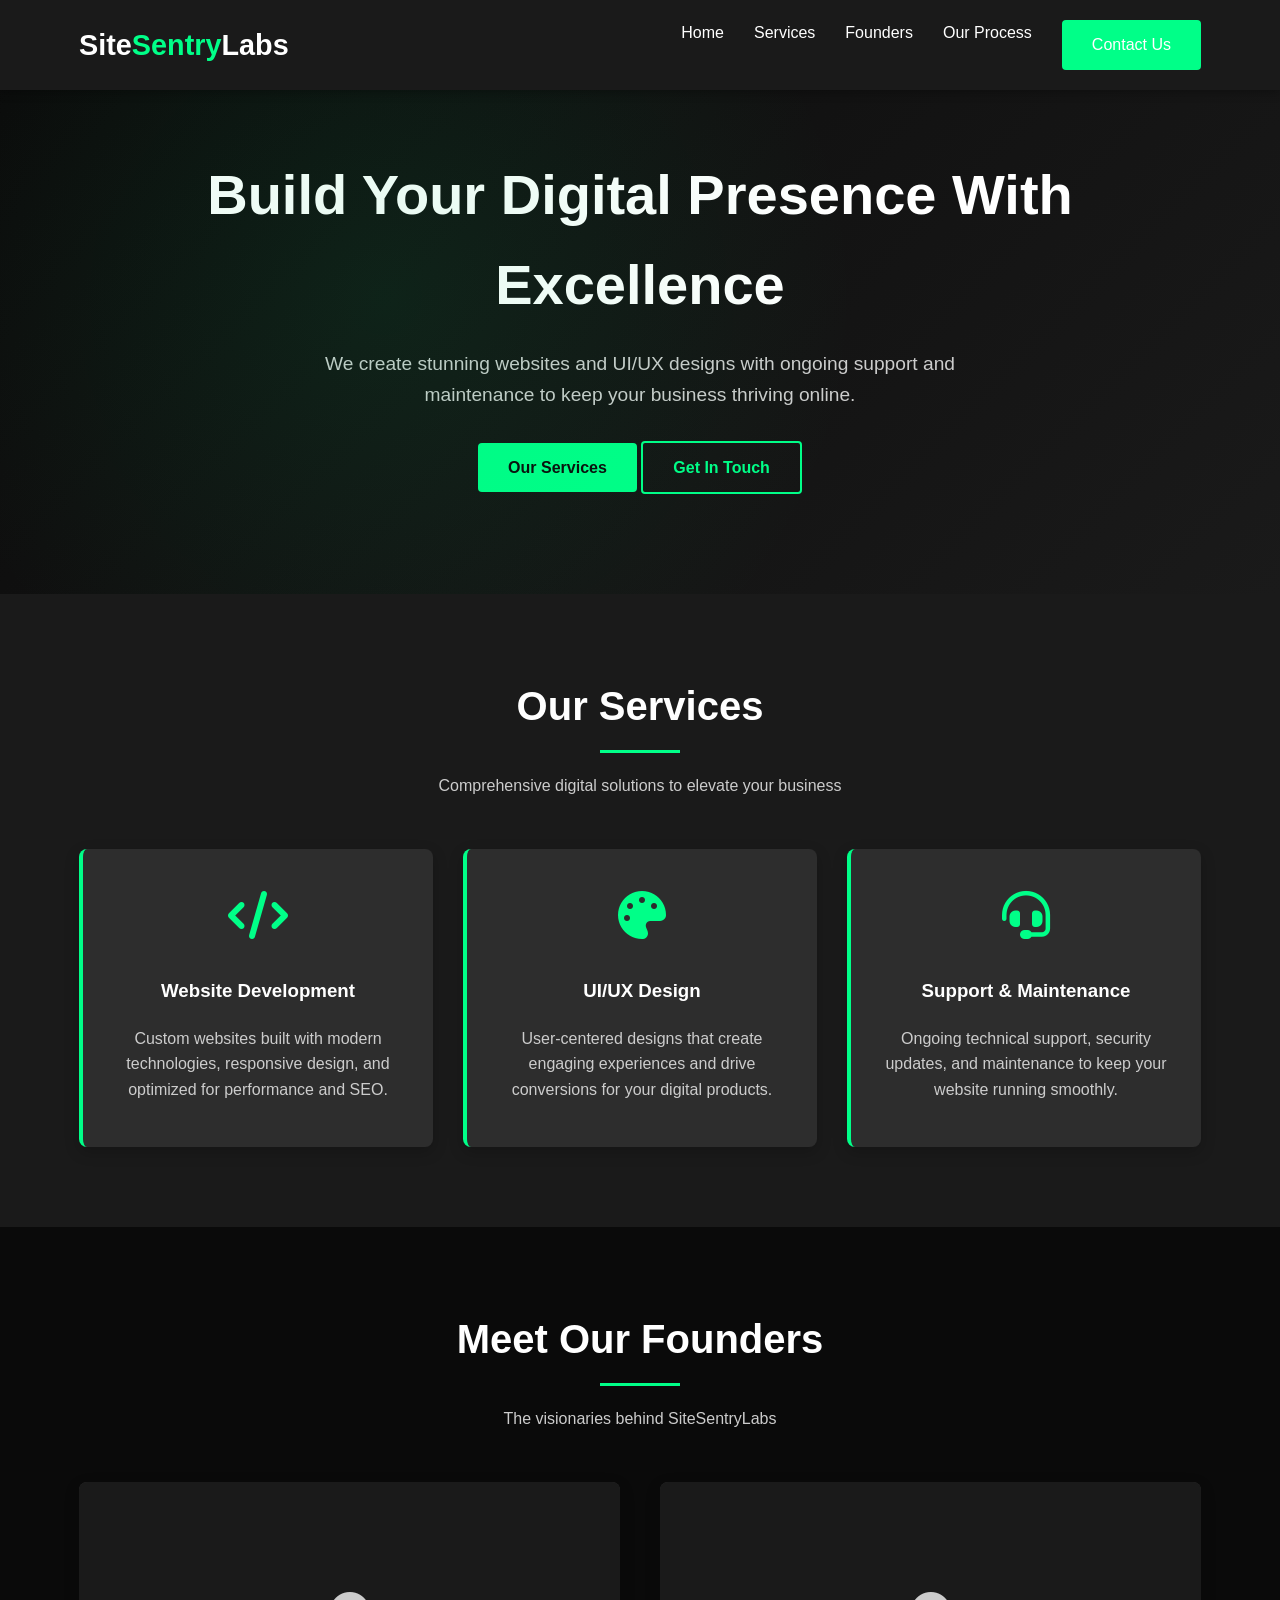
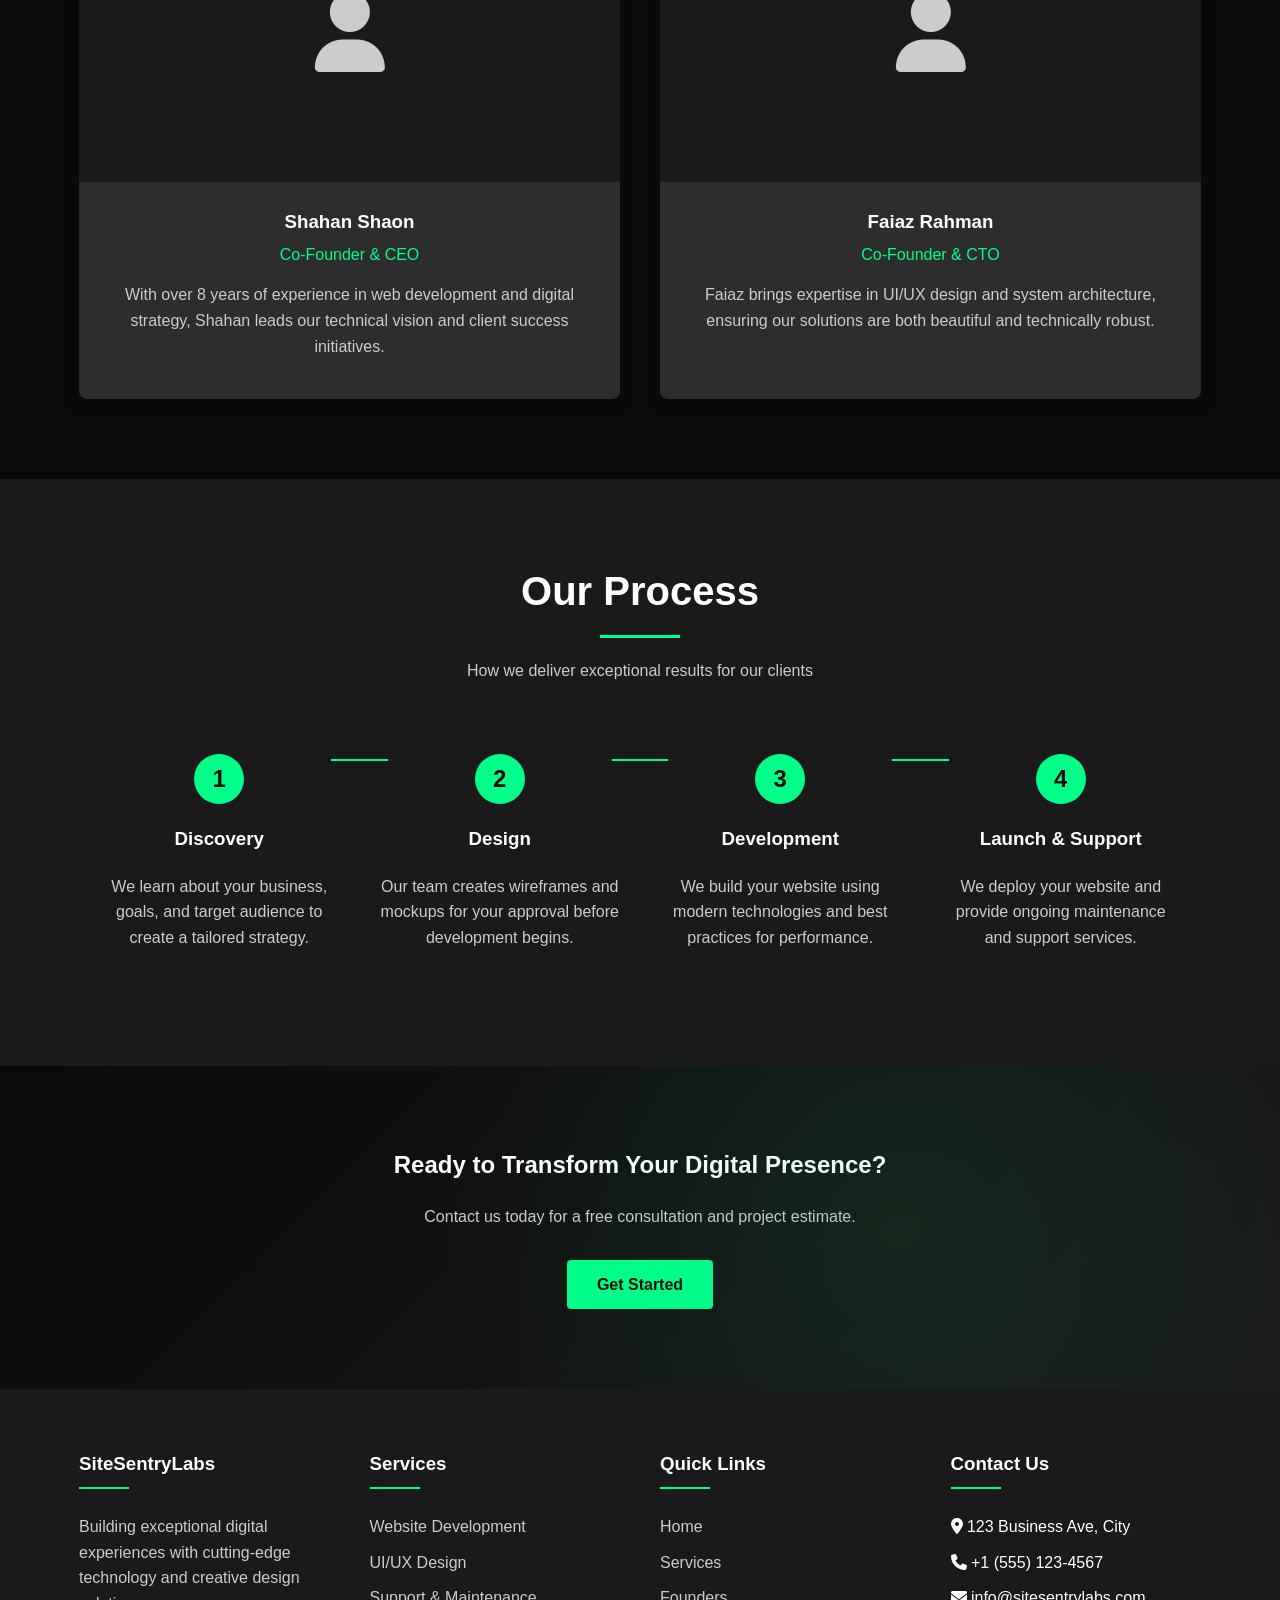
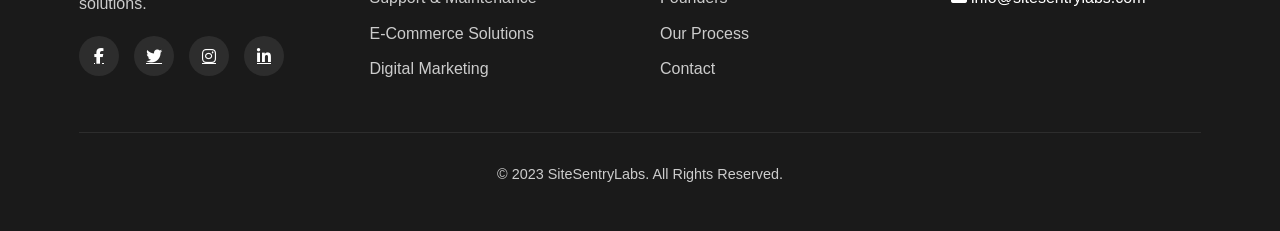
==== index.html @ cb4d21a7 "Add files via upload First try" ====
<!DOCTYPE html>
<html lang="en">
<head>
    <meta charset="UTF-8">
    <meta name="viewport" content="width=device-width, initial-scale=1.0">
    <title>SiteSentryLabs - Web Development & UI/UX Design</title>
    <link rel="stylesheet" href="https://cdnjs.cloudflare.com/ajax/libs/font-awesome/6.4.0/css/all.min.css">
    <style>
        /* Base Styles */
        :root {
            --primary: hsl(152, 100%, 50%);
            --primary-dark: #00cc6a;
            --dark: #0a0a0a;
            --dark-light: #1a1a1a;
            --dark-lighter: #2d2d2d;
            --text: #fff;
            --text-light: #ccc;
        }
        
        * {
            margin: 0;
            padding: 0;
            box-sizing: border-box;
            font-family: 'Segoe UI', Tahoma, Geneva, Verdana, sans-serif;
        }
        
        body {
            line-height: 1.6;
            color: var(--text);
            background-color: var(--dark);
            overflow-x: hidden;
        }
        
        .container {
            width: 90%;
            max-width: 1200px;
            margin: 0 auto;
            padding: 0 15px;
        }
        
        section {
            padding: 80px 0;
        }
        
        h1, h2, h3, h4 {
            margin-bottom: 20px;
            color: var(--text);
        }
        
        p {
            margin-bottom: 15px;
            color: var(--text-light);
        }
        
        .btn {
            display: inline-block;
            padding: 12px 30px;
            background-color: var(--primary);
            color: var(--dark);
            text-decoration: none;
            border-radius: 4px;
            font-weight: 600;
            transition: all 0.3s ease;
            border: none;
            cursor: pointer;
        }
        
        .btn:hover {
            background-color: var(--primary-dark);
            transform: translateY(-2px);
            box-shadow: 0 5px 15px rgba(0, 204, 106, 0.3);
        }
        
        .btn-outline {
            background-color: transparent;
            border: 2px solid var(--primary);
            color: var(--primary);
        }
        
        .btn-outline:hover {
            background-color: var(--primary);
            color: var(--dark);
        }
        
        .section-title {
            text-align: center;
            margin-bottom: 50px;
        }
        
        .section-title h2 {
            font-size: 2.5rem;
            position: relative;
            display: inline-block;
            padding-bottom: 15px;
        }
        
        .section-title h2::after {
            content: '';
            position: absolute;
            bottom: 0;
            left: 50%;
            transform: translateX(-50%);
            width: 80px;
            height: 3px;
            background-color: var(--primary);
        }
        
        /* Header Styles */
        header {
            background-color: var(--dark-light);
            box-shadow: 0 2px 10px rgba(0,0,0,0.3);
            position: fixed;
            width: 100%;
            top: 0;
            z-index: 1000;
        }
        
        .navbar {
            display: flex;
            justify-content: space-between;
            align-items: center;
            padding: 20px 0;
        }
        
        .logo {
            font-size: 1.8rem;
            font-weight: 700;
            color: var(--text);
            text-decoration: none;
        }
        
        .logo span {
            color: var(--primary);
        }
        
        .nav-links {
            display: flex;
            list-style: none;
        }
        
        .nav-links li {
            margin-left: 30px;
        }
        
        .nav-links a {
            text-decoration: none;
            color: var(--text);
            font-weight: 500;
            transition: color 0.3s ease;
        }
        
        .nav-links a:hover {
            color: var(--primary);
        }
        
        .mobile-menu {
            display: none;
            font-size: 1.5rem;
            cursor: pointer;
            color: var(--text);
        }
        
        /* Hero Section */
        .hero {
            background: linear-gradient(135deg, var(--dark) 0%, var(--dark-light) 100%);
            color: var(--text);
            padding: 150px 0 100px;
            text-align: center;
            position: relative;
            overflow: hidden;
        }
        
        .hero::before {
            content: '';
            position: absolute;
            top: 0;
            left: 0;
            width: 100%;
            height: 100%;
            background: radial-gradient(circle at 30% 50%, rgba(0, 204, 106, 0.1) 0%, transparent 50%);
        }
        
        .hero h1 {
            font-size: 3.5rem;
            margin-bottom: 20px;
            color: var(--text);
        }
        
        .hero p {
            font-size: 1.2rem;
            max-width: 700px;
            margin: 0 auto 30px;
            color: var(--text-light);
        }
        
        /* Services Section */
        .services {
            background-color: var(--dark-light);
        }
        
        .services-grid {
            display: grid;
            grid-template-columns: repeat(auto-fit, minmax(300px, 1fr));
            gap: 30px;
        }
        
        .service-card {
            background-color: var(--dark-lighter);
            border-radius: 8px;
            padding: 30px;
            box-shadow: 0 5px 15px rgba(0,0,0,0.2);
            transition: transform 0.3s ease;
            text-align: center;
            border-left: 4px solid var(--primary);
        }
        
        .service-card:hover {
            transform: translateY(-10px);
        }
        
        .service-icon {
            font-size: 3rem;
            color: var(--primary);
            margin-bottom: 20px;
        }
        
        /* Founders Section */
        .founders {
            background-color: var(--dark);
        }
        
        .founders-grid {
            display: grid;
            grid-template-columns: repeat(auto-fit, minmax(300px, 1fr));
            gap: 40px;
        }
        
        .founder-card {
            background-color: var(--dark-lighter);
            border-radius: 8px;
            overflow: hidden;
            box-shadow: 0 5px 15px rgba(0,0,0,0.2);
            text-align: center;
            transition: transform 0.3s ease;
        }
        
        .founder-card:hover {
            transform: translateY(-10px);
        }
        
        .founder-img {
            height: 300px;
            background-color: var(--dark-light);
            display: flex;
            align-items: center;
            justify-content: center;
            font-size: 5rem;
            color: var(--text-light);
        }
        
        .founder-info {
            padding: 25px;
        }
        
        .founder-info h3 {
            margin-bottom: 5px;
        }
        
        .founder-title {
            color: var(--primary);
            font-weight: 500;
            margin-bottom: 15px;
        }
        
        /* Process Section */
        .process {
            background-color: var(--dark-light);
        }
        
        .process-steps {
            display: flex;
            justify-content: space-between;
            flex-wrap: wrap;
            margin-top: 50px;
        }
        
        .process-step {
            flex: 1;
            min-width: 200px;
            text-align: center;
            padding: 20px;
            position: relative;
        }
        
        .step-number {
            width: 50px;
            height: 50px;
            background-color: var(--primary);
            color: var(--dark);
            border-radius: 50%;
            display: flex;
            align-items: center;
            justify-content: center;
            font-size: 1.5rem;
            font-weight: bold;
            margin: 0 auto 20px;
        }
        
        .process-step:not(:last-child)::after {
            content: '';
            position: absolute;
            top: 25px;
            right: -10%;
            width: 20%;
            height: 2px;
            background-color: var(--primary);
        }
        
        /* CTA Section */
        .cta {
            background: linear-gradient(135deg, var(--dark) 0%, var(--dark-light) 100%);
            color: var(--text);
            text-align: center;
            padding: 80px 0;
            position: relative;
            overflow: hidden;
        }
        
        .cta::before {
            content: '';
            position: absolute;
            top: 0;
            left: 0;
            width: 100%;
            height: 100%;
            background: radial-gradient(circle at 70% 50%, rgba(0, 204, 106, 0.1) 0%, transparent 50%);
        }
        
        .cta h2 {
            color: var(--text);
            margin-bottom: 20px;
        }
        
        .cta p {
            max-width: 700px;
            margin: 0 auto 30px;
            color: var(--text-light);
        }
        
        /* Footer */
        footer {
            background-color: var(--dark-light);
            color: var(--text);
            padding: 60px 0 30px;
        }
        
        .footer-grid {
            display: grid;
            grid-template-columns: repeat(auto-fit, minmax(250px, 1fr));
            gap: 40px;
            margin-bottom: 40px;
        }
        
        .footer-col h3 {
            color: var(--text);
            margin-bottom: 25px;
            position: relative;
            padding-bottom: 10px;
        }
        
        .footer-col h3::after {
            content: '';
            position: absolute;
            bottom: 0;
            left: 0;
            width: 50px;
            height: 2px;
            background-color: var(--primary);
        }
        
        .footer-links {
            list-style: none;
        }
        
        .footer-links li {
            margin-bottom: 10px;
        }
        
        .footer-links a {
            color: var(--text-light);
            text-decoration: none;
            transition: color 0.3s ease;
        }
        
        .footer-links a:hover {
            color: var(--primary);
        }
        
        .social-links {
            display: flex;
            gap: 15px;
            margin-top: 20px;
        }
        
        .social-links a {
            display: flex;
            align-items: center;
            justify-content: center;
            width: 40px;
            height: 40px;
            background-color: var(--dark-lighter);
            border-radius: 50%;
            color: var(--text);
            transition: all 0.3s ease;
        }
        
        .social-links a:hover {
            background-color: var(--primary);
            color: var(--dark);
            transform: translateY(-3px);
        }
        
        .copyright {
            text-align: center;
            padding-top: 30px;
            border-top: 1px solid var(--dark-lighter);
            font-size: 0.9rem;
            color: var(--text-light);
        }
        
        /* Responsive Styles */
        @media (max-width: 768px) {
            .nav-links {
                display: none;
            }
            
            .mobile-menu {
                display: block;
            }
            
            .hero h1 {
                font-size: 2.5rem;
            }
            
            .section-title h2 {
                font-size: 2rem;
            }
            
            .process-steps {
                flex-direction: column;
            }
            
            .process-step:not(:last-child)::after {
                display: none;
            }
        }
    </style>
</head>
<body>
    <!-- Header -->
    <header>
        <div class="container">
            <nav class="navbar">
                <a href="#" class="logo">Site<span>Sentry</span>Labs</a>
                <ul class="nav-links">
                    <li><a href="#home">Home</a></li>
                    <li><a href="#services">Services</a></li>
                    <li><a href="#founders">Founders</a></li>
                    <li><a href="#process">Our Process</a></li>
                    <li><a href="#contact" class="btn">Contact Us</a></li>
                </ul>
                <div class="mobile-menu">
                    <i class="fas fa-bars"></i>
                </div>
            </nav>
        </div>
    </header>

    <!-- Hero Section -->
    <section class="hero" id="home">
        <div class="container">
            <h1>Build Your Digital Presence With Excellence</h1>
            <p>We create stunning websites and UI/UX designs with ongoing support and maintenance to keep your business thriving online.</p>
            <a href="#services" class="btn">Our Services</a>
            <a href="#contact" class="btn btn-outline">Get In Touch</a>
        </div>
    </section>

    <!-- Services Section -->
    <section class="services" id="services">
        <div class="container">
            <div class="section-title">
                <h2>Our Services</h2>
                <p>Comprehensive digital solutions to elevate your business</p>
            </div>
            <div class="services-grid">
                <div class="service-card">
                    <div class="service-icon">
                        <i class="fas fa-code"></i>
                    </div>
                    <h3>Website Development</h3>
                    <p>Custom websites built with modern technologies, responsive design, and optimized for performance and SEO.</p>
                </div>
                <div class="service-card">
                    <div class="service-icon">
                        <i class="fas fa-palette"></i>
                    </div>
                    <h3>UI/UX Design</h3>
                    <p>User-centered designs that create engaging experiences and drive conversions for your digital products.</p>
                </div>
                <div class="service-card">
                    <div class="service-icon">
                        <i class="fas fa-headset"></i>
                    </div>
                    <h3>Support & Maintenance</h3>
                    <p>Ongoing technical support, security updates, and maintenance to keep your website running smoothly.</p>
                </div>
            </div>
        </div>
    </section>

    <!-- Founders Section -->
    <section class="founders" id="founders">
        <div class="container">
            <div class="section-title">
                <h2>Meet Our Founders</h2>
                <p>The visionaries behind SiteSentryLabs</p>
            </div>
            <div class="founders-grid">
                <div class="founder-card">
                    <div class="founder-img">
                        <i class="fas fa-user"></i>
                    </div>
                    <div class="founder-info">
                        <h3>Shahan Shaon</h3>
                        <p class="founder-title">Co-Founder & CEO</p>
                        <p>With over 8 years of experience in web development and digital strategy, Shahan leads our technical vision and client success initiatives.</p>
                    </div>
                </div>
                <div class="founder-card">
                    <div class="founder-img">
                        <i class="fas fa-user"></i>
                    </div>
                    <div class="founder-info">
                        <h3>Faiaz Rahman</h3>
                        <p class="founder-title">Co-Founder & CTO</p>
                        <p>Faiaz brings expertise in UI/UX design and system architecture, ensuring our solutions are both beautiful and technically robust.</p>
                    </div>
                </div>
            </div>
        </div>
    </section>

    <!-- Process Section -->
    <section class="process" id="process">
        <div class="container">
            <div class="section-title">
                <h2>Our Process</h2>
                <p>How we deliver exceptional results for our clients</p>
            </div>
            <div class="process-steps">
                <div class="process-step">
                    <div class="step-number">1</div>
                    <h3>Discovery</h3>
                    <p>We learn about your business, goals, and target audience to create a tailored strategy.</p>
                </div>
                <div class="process-step">
                    <div class="step-number">2</div>
                    <h3>Design</h3>
                    <p>Our team creates wireframes and mockups for your approval before development begins.</p>
                </div>
                <div class="process-step">
                    <div class="step-number">3</div>
                    <h3>Development</h3>
                    <p>We build your website using modern technologies and best practices for performance.</p>
                </div>
                <div class="process-step">
                    <div class="step-number">4</div>
                    <h3>Launch & Support</h3>
                    <p>We deploy your website and provide ongoing maintenance and support services.</p>
                </div>
            </div>
        </div>
    </section>

    <!-- CTA Section -->
    <section class="cta" id="contact">
        <div class="container">
            <h2>Ready to Transform Your Digital Presence?</h2>
            <p>Contact us today for a free consultation and project estimate.</p>
            <a href="#contact" class="btn">Get Started</a>
        </div>
    </section>

    <!-- Footer -->
    <footer>
        <div class="container">
            <div class="footer-grid">
                <div class="footer-col">
                    <h3>SiteSentryLabs</h3>
                    <p>Building exceptional digital experiences with cutting-edge technology and creative design solutions.</p>
                    <div class="social-links">
                        <a href="#"><i class="fab fa-facebook-f"></i></a>
                        <a href="#"><i class="fab fa-twitter"></i></a>
                        <a href="#"><i class="fab fa-instagram"></i></a>
                        <a href="#"><i class="fab fa-linkedin-in"></i></a>
                    </div>
                </div>
                <div class="footer-col">
                    <h3>Services</h3>
                    <ul class="footer-links">
                        <li><a href="#">Website Development</a></li>
                        <li><a href="#">UI/UX Design</a></li>
                        <li><a href="#">Support & Maintenance</a></li>
                        <li><a href="#">E-Commerce Solutions</a></li>
                        <li><a href="#">Digital Marketing</a></li>
                    </ul>
                </div>
                <div class="footer-col">
                    <h3>Quick Links</h3>
                    <ul class="footer-links">
                        <li><a href="#home">Home</a></li>
                        <li><a href="#services">Services</a></li>
                        <li><a href="#founders">Founders</a></li>
                        <li><a href="#process">Our Process</a></li>
                        <li><a href="#contact">Contact</a></li>
                    </ul>
                </div>
                <div class="footer-col">
                    <h3>Contact Us</h3>
                    <ul class="footer-links">
                        <li><i class="fas fa-map-marker-alt"></i> 123 Business Ave, City</li>
                        <li><i class="fas fa-phone"></i> +1 (555) 123-4567</li>
                        <li><i class="fas fa-envelope"></i> info@sitesentrylabs.com</li>
                    </ul>
                </div>
            </div>
            <div class="copyright">
                <p>&copy; 2023 SiteSentryLabs. All Rights Reserved.</p>
            </div>
        </div>
    </footer>

    <script>
        // Mobile menu toggle
        document.querySelector('.mobile-menu').addEventListener('click', function() {
            document.querySelector('.nav-links').classList.toggle('active');
        });

        // Smooth scrolling for navigation links
        document.querySelectorAll('a[href^="#"]').forEach(anchor => {
            anchor.addEventListener('click', function (e) {
                e.preventDefault();
                
                const targetId = this.getAttribute('href');
                if(targetId === '#') return;
                
                const targetElement = document.querySelector(targetId);
                if(targetElement) {
                    window.scrollTo({
                        top: targetElement.offsetTop - 80,
                        behavior: 'smooth'
                    });
                }
            });
        });
    </script>
</body>
</html>
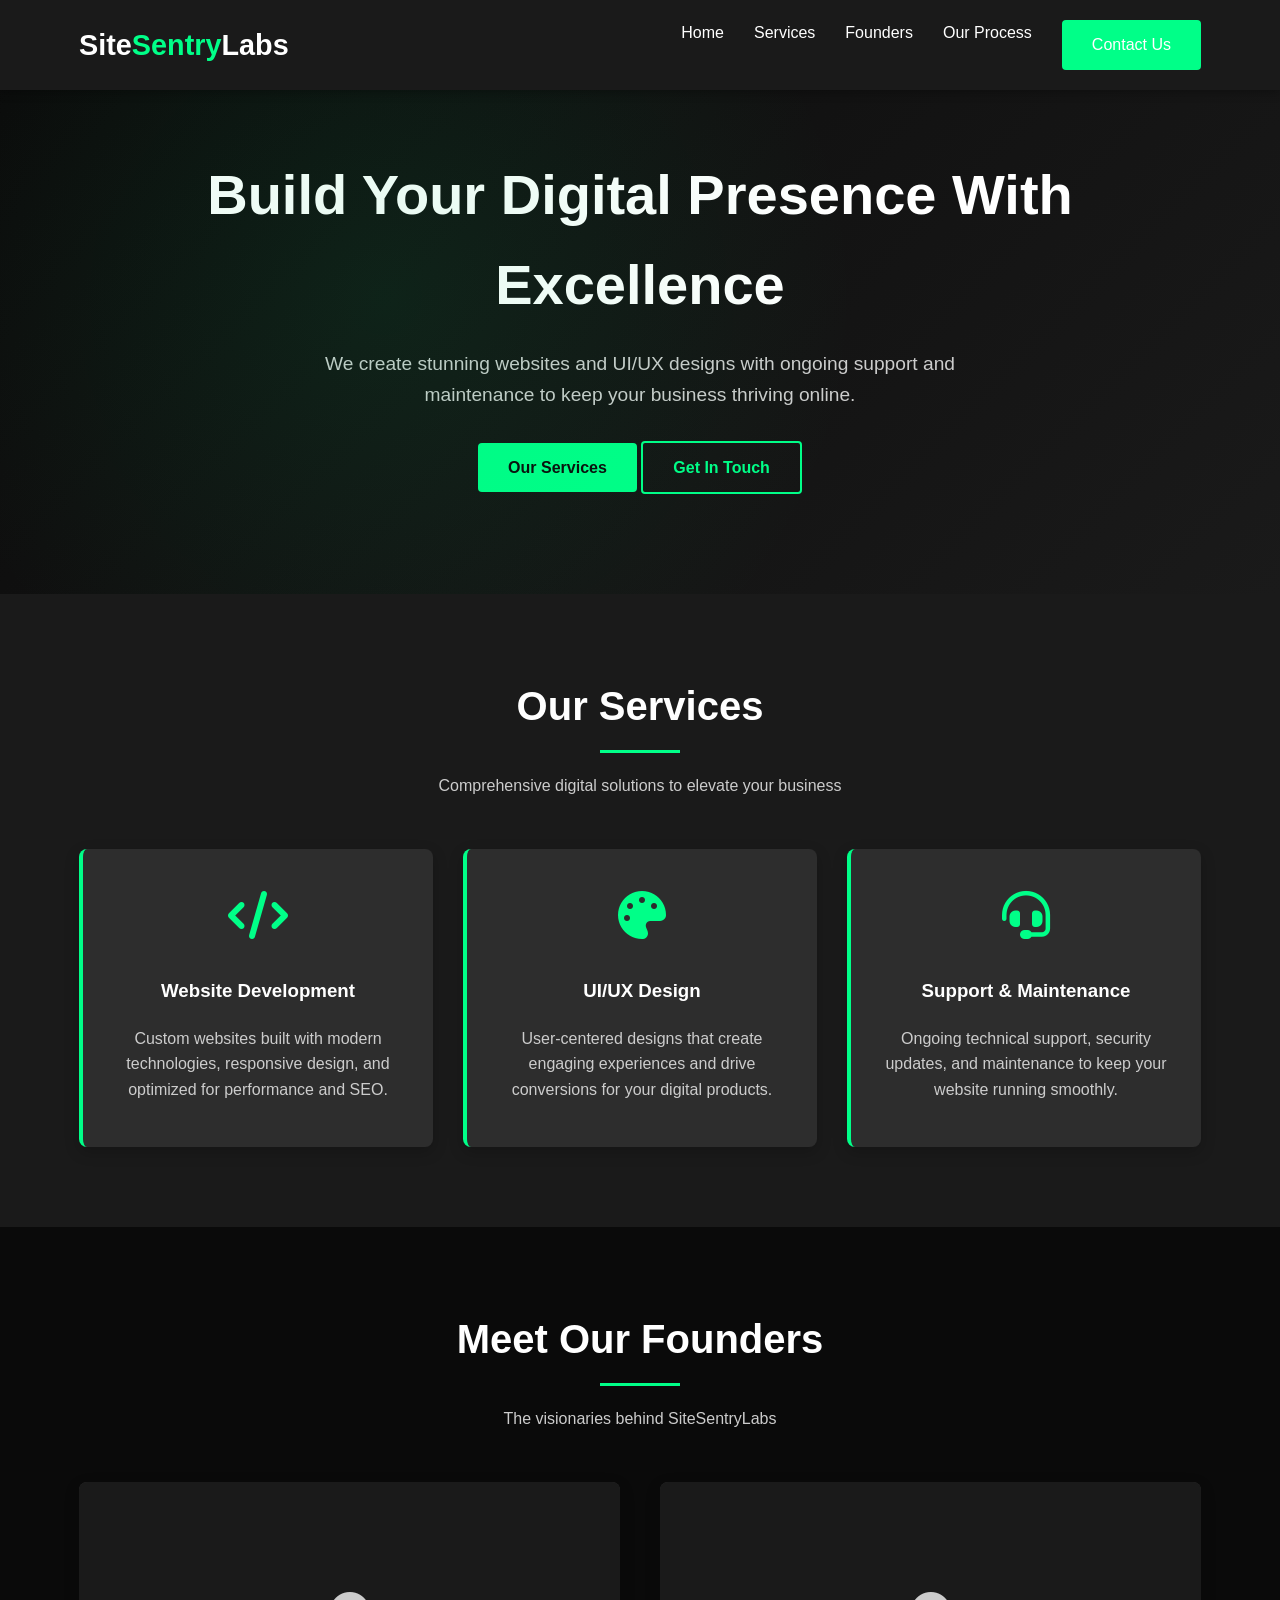
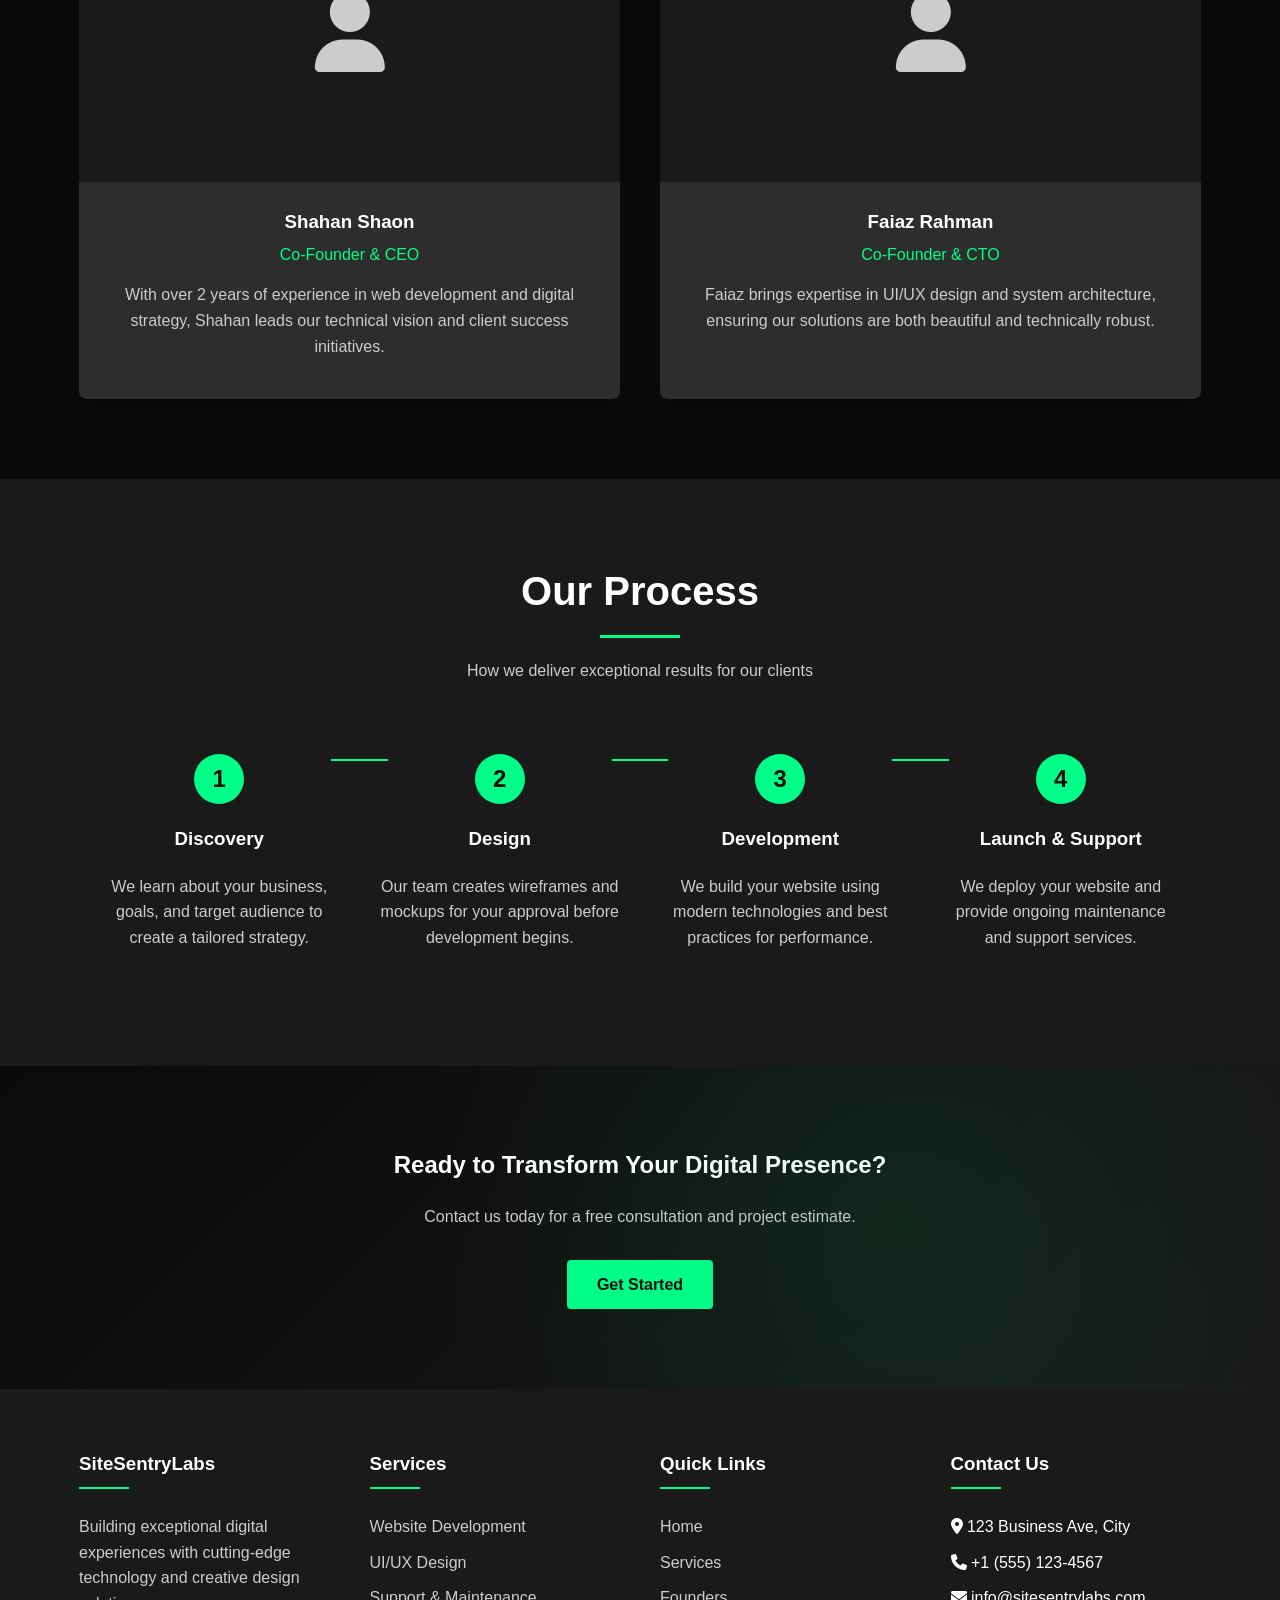
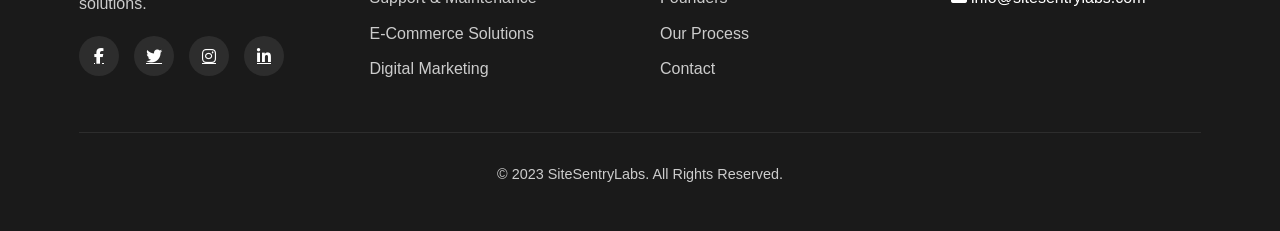
==== commit d9becd62: "Update fmt.Println message to Goodbye World" ====
--- a/index.html
+++ b/index.html
@@ -534,7 +534,7 @@
                     <div class="founder-info">
                         <h3>Shahan Shaon</h3>
                         <p class="founder-title">Co-Founder & CEO</p>
-                        <p>With over 8 years of experience in web development and digital strategy, Shahan leads our technical vision and client success initiatives.</p>
+                        <p>With over 2 years of experience in web development and digital strategy, Shahan leads our technical vision and client success initiatives.</p>
                     </div>
                 </div>
                 <div class="founder-card">
@@ -666,4 +666,5 @@
         });
     </script>
 </body>
-</html>+
+</html>
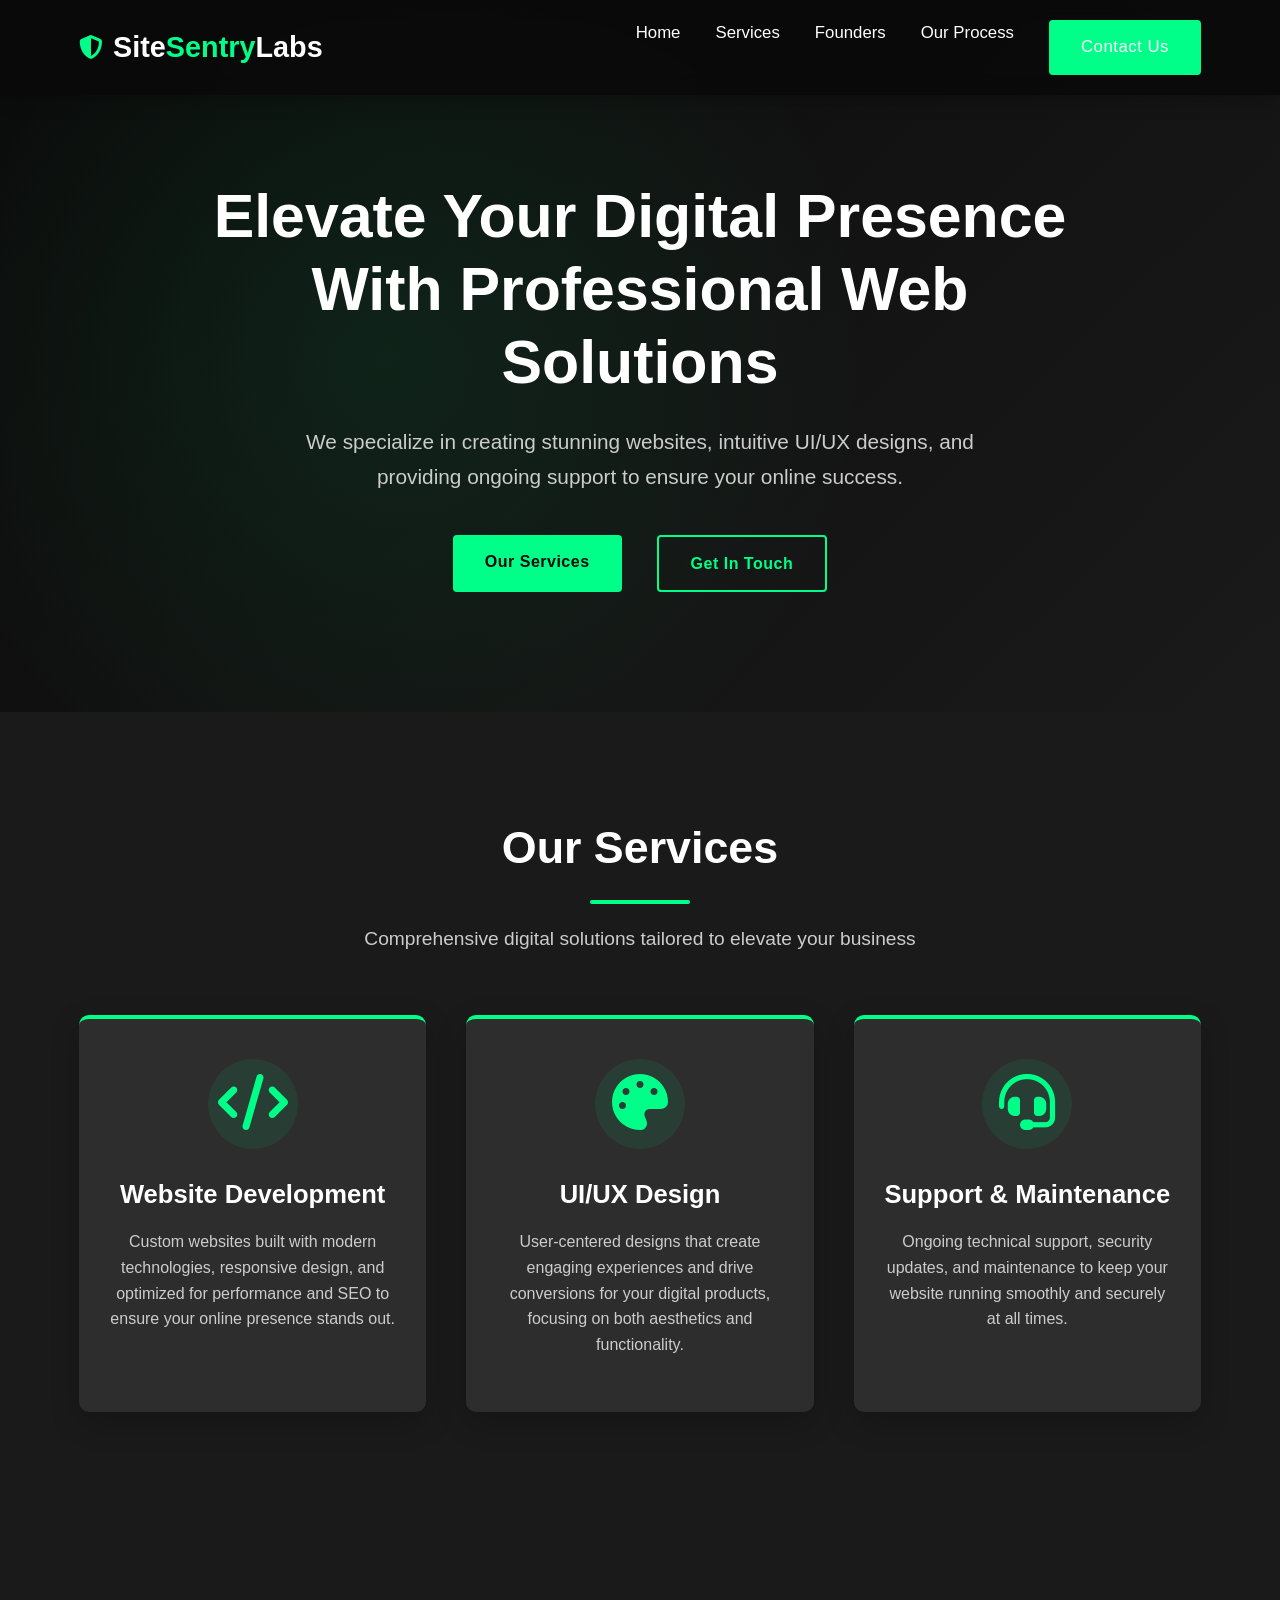
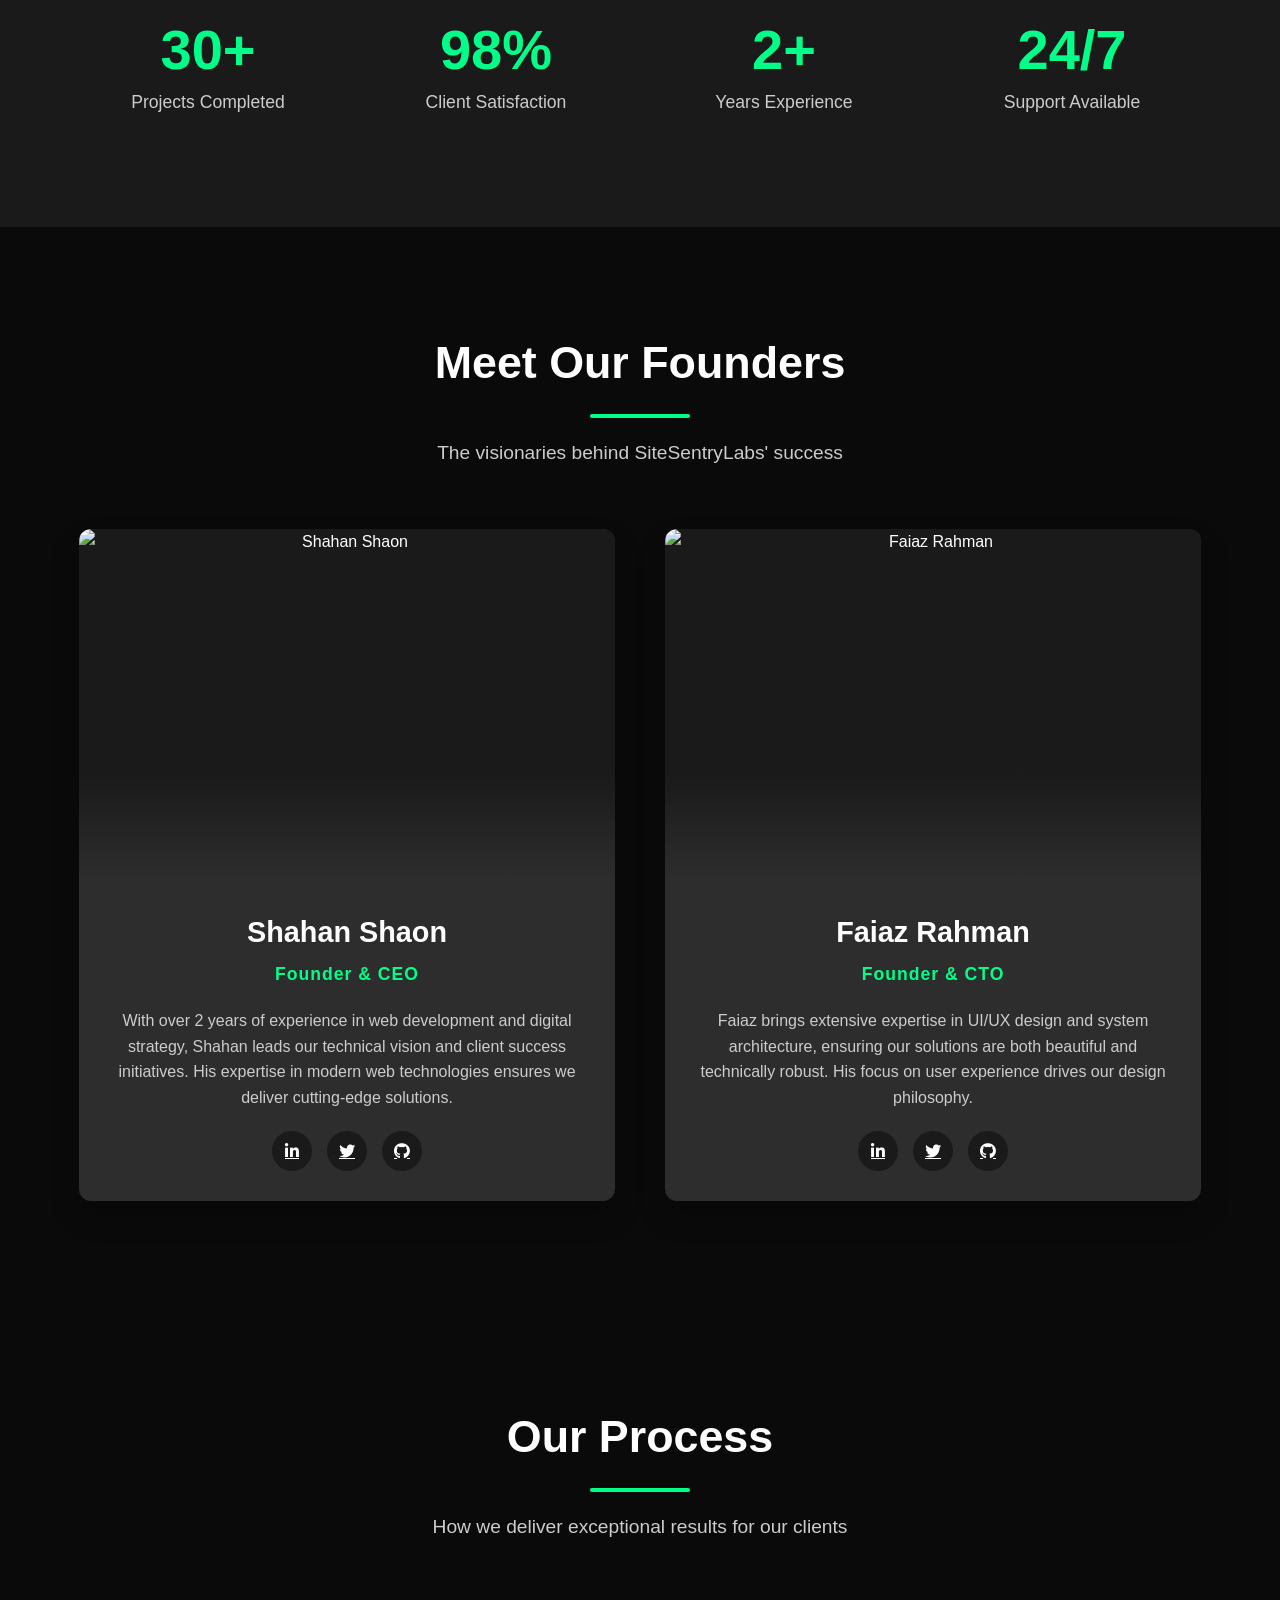
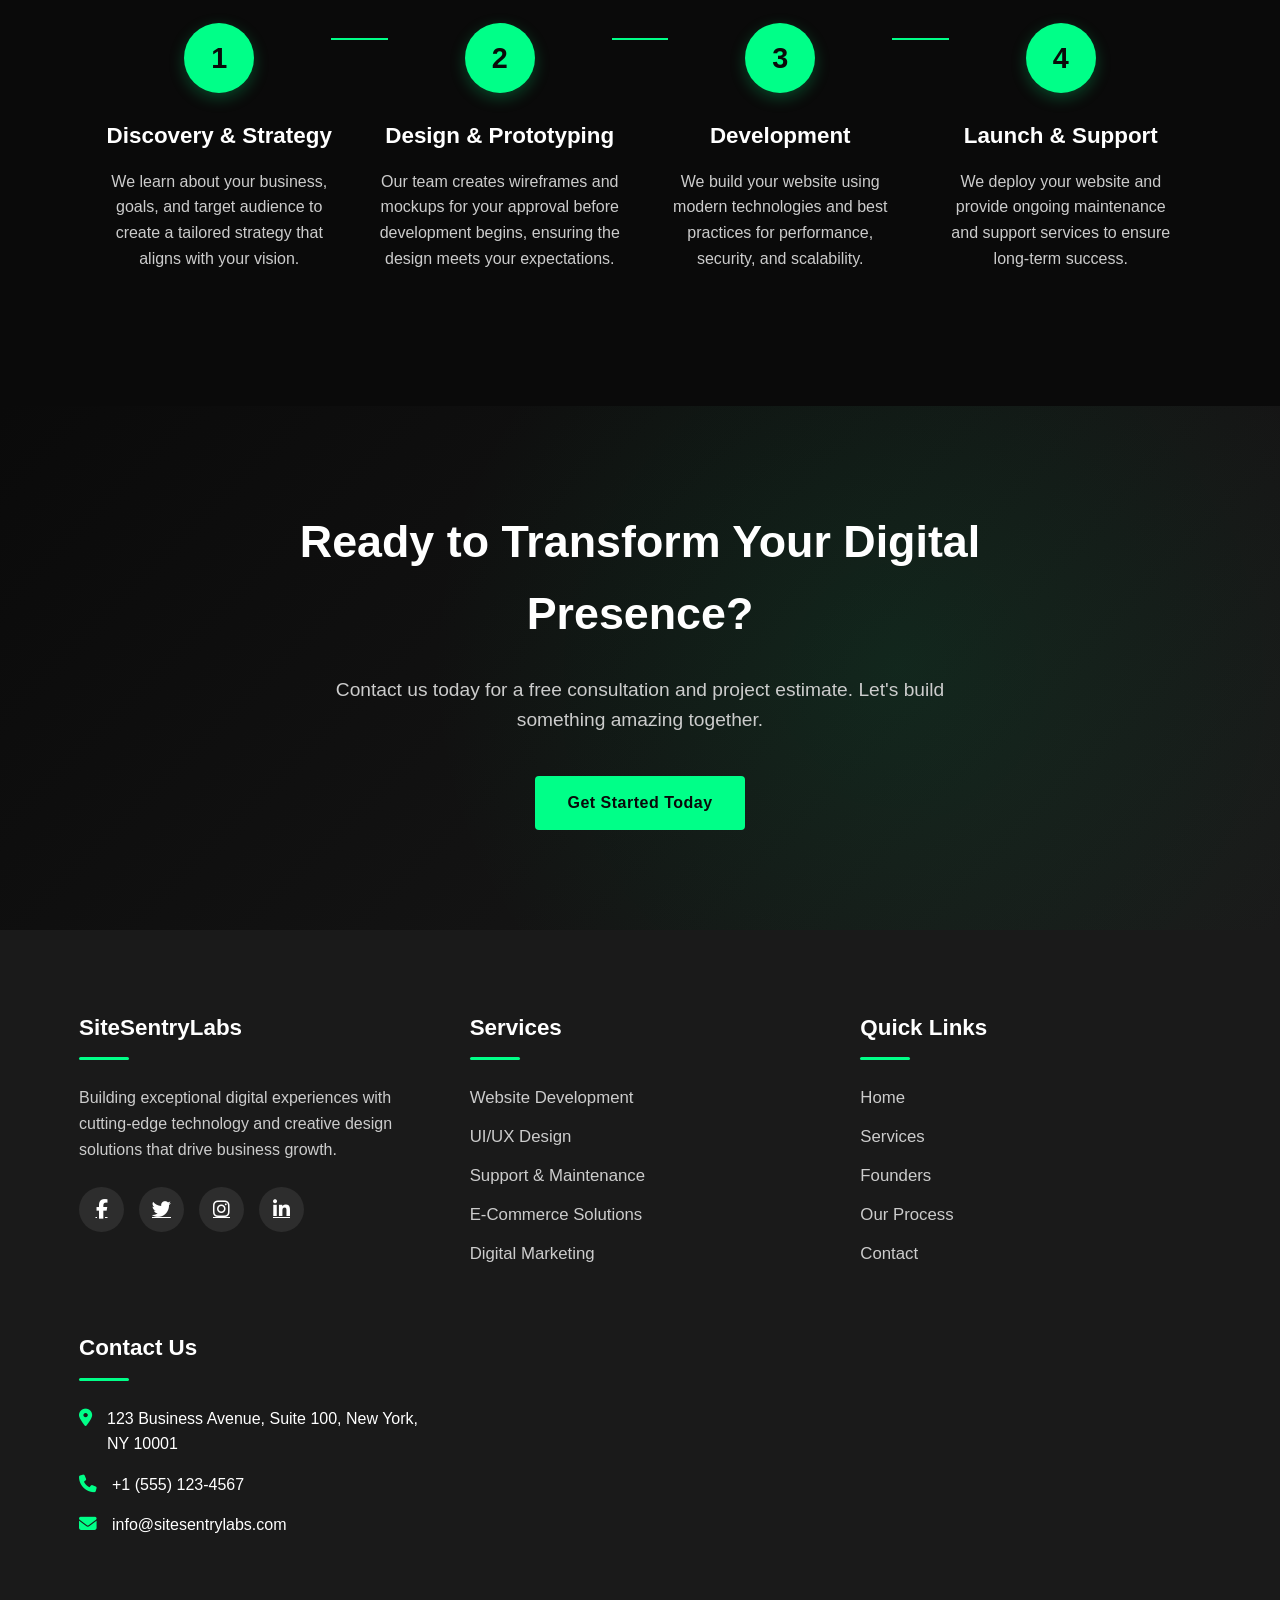
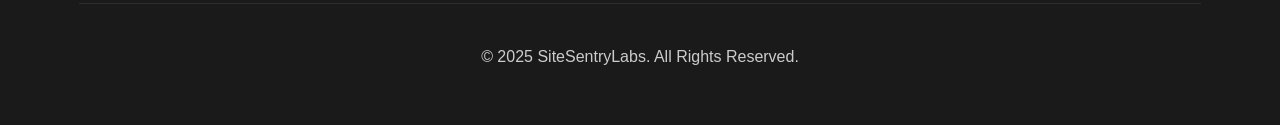
==== commit b67ae51d: "Update print statement from 'Hello' to 'Goodbye'" ====
--- a/index.html
+++ b/index.html
@@ -3,7 +3,7 @@
 <head>
     <meta charset="UTF-8">
     <meta name="viewport" content="width=device-width, initial-scale=1.0">
-    <title>SiteSentryLabs - Web Development & UI/UX Design</title>
+    <title>SiteSentryLabs - Professional Web Development & UI/UX Design</title>
     <link rel="stylesheet" href="https://cdnjs.cloudflare.com/ajax/libs/font-awesome/6.4.0/css/all.min.css">
     <style>
         /* Base Styles */
@@ -39,7 +39,7 @@
         }
         
         section {
-            padding: 80px 0;
+            padding: 100px 0;
         }
         
         h1, h2, h3, h4 {
@@ -54,7 +54,7 @@
         
         .btn {
             display: inline-block;
-            padding: 12px 30px;
+            padding: 14px 32px;
             background-color: var(--primary);
             color: var(--dark);
             text-decoration: none;
@@ -63,18 +63,21 @@
             transition: all 0.3s ease;
             border: none;
             cursor: pointer;
+            font-size: 1rem;
+            letter-spacing: 0.5px;
         }
         
         .btn:hover {
             background-color: var(--primary-dark);
-            transform: translateY(-2px);
-            box-shadow: 0 5px 15px rgba(0, 204, 106, 0.3);
+            transform: translateY(-3px);
+            box-shadow: 0 10px 20px rgba(0, 204, 106, 0.3);
         }
         
         .btn-outline {
             background-color: transparent;
             border: 2px solid var(--primary);
             color: var(--primary);
+            margin-left: 15px;
         }
         
         .btn-outline:hover {
@@ -84,14 +87,15 @@
         
         .section-title {
             text-align: center;
-            margin-bottom: 50px;
+            margin-bottom: 60px;
         }
         
         .section-title h2 {
-            font-size: 2.5rem;
+            font-size: 2.8rem;
             position: relative;
             display: inline-block;
-            padding-bottom: 15px;
+            padding-bottom: 20px;
+            font-weight: 700;
         }
         
         .section-title h2::after {
@@ -100,19 +104,27 @@
             bottom: 0;
             left: 50%;
             transform: translateX(-50%);
-            width: 80px;
-            height: 3px;
+            width: 100px;
+            height: 4px;
             background-color: var(--primary);
+            border-radius: 2px;
+        }
+        
+        .section-title p {
+            font-size: 1.2rem;
+            max-width: 700px;
+            margin: 0 auto;
         }
         
         /* Header Styles */
         header {
-            background-color: var(--dark-light);
-            box-shadow: 0 2px 10px rgba(0,0,0,0.3);
+            background-color: rgba(10, 10, 10, 0.95);
+            box-shadow: 0 2px 20px rgba(0,0,0,0.3);
             position: fixed;
             width: 100%;
             top: 0;
             z-index: 1000;
+            backdrop-filter: blur(10px);
         }
         
         .navbar {
@@ -127,19 +139,27 @@
             font-weight: 700;
             color: var(--text);
             text-decoration: none;
+            display: flex;
+            align-items: center;
         }
         
         .logo span {
             color: var(--primary);
         }
         
+        .logo i {
+            margin-right: 10px;
+            font-size: 1.5rem;
+            color: var(--primary);
+        }
+        
         .nav-links {
             display: flex;
             list-style: none;
         }
         
         .nav-links li {
-            margin-left: 30px;
+            margin-left: 35px;
         }
         
         .nav-links a {
@@ -147,10 +167,27 @@
             color: var(--text);
             font-weight: 500;
             transition: color 0.3s ease;
+            font-size: 1.05rem;
+            position: relative;
+        }
+        
+        .nav-links a::after {
+            content: '';
+            position: absolute;
+            bottom: -5px;
+            left: 0;
+            width: 0;
+            height: 2px;
+            background-color: var(--primary);
+            transition: width 0.3s ease;
         }
         
         .nav-links a:hover {
             color: var(--primary);
+        }
+        
+        .nav-links a:hover::after {
+            width: 100%;
         }
         
         .mobile-menu {
@@ -164,7 +201,7 @@
         .hero {
             background: linear-gradient(135deg, var(--dark) 0%, var(--dark-light) 100%);
             color: var(--text);
-            padding: 150px 0 100px;
+            padding: 180px 0 120px;
             text-align: center;
             position: relative;
             overflow: hidden;
@@ -180,17 +217,33 @@
             background: radial-gradient(circle at 30% 50%, rgba(0, 204, 106, 0.1) 0%, transparent 50%);
         }
         
+        .hero-content {
+            max-width: 900px;
+            margin: 0 auto;
+            position: relative;
+            z-index: 1;
+        }
+        
         .hero h1 {
-            font-size: 3.5rem;
-            margin-bottom: 20px;
-            color: var(--text);
+            font-size: 3.8rem;
+            margin-bottom: 25px;
+            color: var(--text);
+            font-weight: 800;
+            line-height: 1.2;
         }
         
         .hero p {
-            font-size: 1.2rem;
+            font-size: 1.3rem;
             max-width: 700px;
-            margin: 0 auto 30px;
+            margin: 0 auto 40px;
             color: var(--text-light);
+            line-height: 1.7;
+        }
+        
+        .hero-btns {
+            display: flex;
+            justify-content: center;
+            gap: 20px;
         }
         
         /* Services Section */
@@ -200,28 +253,57 @@
         
         .services-grid {
             display: grid;
-            grid-template-columns: repeat(auto-fit, minmax(300px, 1fr));
-            gap: 30px;
+            grid-template-columns: repeat(auto-fit, minmax(320px, 1fr));
+            gap: 40px;
         }
         
         .service-card {
             background-color: var(--dark-lighter);
-            border-radius: 8px;
-            padding: 30px;
-            box-shadow: 0 5px 15px rgba(0,0,0,0.2);
-            transition: transform 0.3s ease;
+            border-radius: 10px;
+            padding: 40px 30px;
+            box-shadow: 0 10px 30px rgba(0,0,0,0.2);
+            transition: all 0.4s ease;
             text-align: center;
-            border-left: 4px solid var(--primary);
+            border-top: 4px solid var(--primary);
+            position: relative;
+            overflow: hidden;
+        }
+        
+        .service-card::before {
+            content: '';
+            position: absolute;
+            top: 0;
+            left: 0;
+            width: 100%;
+            height: 100%;
+            background: linear-gradient(135deg, rgba(0, 204, 106, 0.05) 0%, transparent 100%);
+            opacity: 0;
+            transition: opacity 0.4s ease;
         }
         
         .service-card:hover {
-            transform: translateY(-10px);
+            transform: translateY(-15px);
+        }
+        
+        .service-card:hover::before {
+            opacity: 1;
         }
         
         .service-icon {
-            font-size: 3rem;
+            font-size: 3.5rem;
             color: var(--primary);
-            margin-bottom: 20px;
+            margin-bottom: 25px;
+            display: inline-block;
+            width: 90px;
+            height: 90px;
+            line-height: 90px;
+            background-color: rgba(0, 204, 106, 0.1);
+            border-radius: 50%;
+        }
+        
+        .service-card h3 {
+            font-size: 1.6rem;
+            margin-bottom: 15px;
         }
         
         /* Founders Section */
@@ -231,17 +313,18 @@
         
         .founders-grid {
             display: grid;
-            grid-template-columns: repeat(auto-fit, minmax(300px, 1fr));
-            gap: 40px;
+            grid-template-columns: repeat(auto-fit, minmax(350px, 1fr));
+            gap: 50px;
         }
         
         .founder-card {
             background-color: var(--dark-lighter);
-            border-radius: 8px;
+            border-radius: 12px;
             overflow: hidden;
-            box-shadow: 0 5px 15px rgba(0,0,0,0.2);
+            box-shadow: 0 15px 30px rgba(0,0,0,0.2);
             text-align: center;
-            transition: transform 0.3s ease;
+            transition: all 0.4s ease;
+            position: relative;
         }
         
         .founder-card:hover {
@@ -249,32 +332,114 @@
         }
         
         .founder-img {
-            height: 300px;
+            height: 350px;
             background-color: var(--dark-light);
             display: flex;
             align-items: center;
             justify-content: center;
-            font-size: 5rem;
-            color: var(--text-light);
+            position: relative;
+            overflow: hidden;
+        }
+        
+        .founder-img img {
+            width: 100%;
+            height: 100%;
+            object-fit: cover;
+            transition: transform 0.5s ease;
+        }
+        
+        .founder-card:hover .founder-img img {
+            transform: scale(1.05);
+        }
+        
+        .founder-img::before {
+            content: '';
+            position: absolute;
+            top: 0;
+            left: 0;
+            width: 100%;
+            height: 100%;
+            background: linear-gradient(to bottom, transparent 70%, var(--dark-lighter) 100%);
+            z-index: 1;
         }
         
         .founder-info {
-            padding: 25px;
+            padding: 30px;
+            position: relative;
         }
         
         .founder-info h3 {
+            font-size: 1.8rem;
             margin-bottom: 5px;
         }
         
         .founder-title {
             color: var(--primary);
+            font-weight: 600;
+            margin-bottom: 20px;
+            font-size: 1.1rem;
+            letter-spacing: 1px;
+        }
+        
+        .founder-social {
+            display: flex;
+            justify-content: center;
+            gap: 15px;
+            margin-top: 20px;
+        }
+        
+        .founder-social a {
+            display: flex;
+            align-items: center;
+            justify-content: center;
+            width: 40px;
+            height: 40px;
+            background-color: var(--dark-light);
+            border-radius: 50%;
+            color: var(--text);
+            transition: all 0.3s ease;
+        }
+        
+        .founder-social a:hover {
+            background-color: var(--primary);
+            color: var(--dark);
+            transform: translateY(-3px);
+        }
+        
+        /* Stats Section */
+        .stats {
+            background-color: var(--dark-light);
+            padding: 80px 0;
+        }
+        
+        .stats-grid {
+            display: grid;
+            grid-template-columns: repeat(auto-fit, minmax(200px, 1fr));
+            gap: 30px;
+        }
+        
+        .stat-item {
+            text-align: center;
+            padding: 30px 20px;
+        }
+        
+        .stat-number {
+            font-size: 3.5rem;
+            font-weight: 700;
+            color: var(--primary);
+            margin-bottom: 10px;
+            line-height: 1;
+        }
+        
+        .stat-text {
+            font-size: 1.1rem;
+            color: var(--text-light);
             font-weight: 500;
-            margin-bottom: 15px;
         }
         
         /* Process Section */
         .process {
-            background-color: var(--dark-light);
+            background-color: var(--dark);
         }
         
         .process-steps {
@@ -286,30 +451,36 @@
         
         .process-step {
             flex: 1;
-            min-width: 200px;
+            min-width: 220px;
             text-align: center;
             padding: 20px;
             position: relative;
         }
         
         .step-number {
-            width: 50px;
-            height: 50px;
+            width: 70px;
+            height: 70px;
             background-color: var(--primary);
             color: var(--dark);
             border-radius: 50%;
             display: flex;
             align-items: center;
             justify-content: center;
-            font-size: 1.5rem;
+            font-size: 1.8rem;
             font-weight: bold;
-            margin: 0 auto 20px;
+            margin: 0 auto 25px;
+            box-shadow: 0 5px 15px rgba(0, 204, 106, 0.3);
+        }
+        
+        .process-step h3 {
+            font-size: 1.4rem;
+            margin-bottom: 15px;
         }
         
         .process-step:not(:last-child)::after {
             content: '';
             position: absolute;
-            top: 25px;
+            top: 35px;
             right: -10%;
             width: 20%;
             height: 2px;
@@ -321,7 +492,7 @@
             background: linear-gradient(135deg, var(--dark) 0%, var(--dark-light) 100%);
             color: var(--text);
             text-align: center;
-            padding: 80px 0;
+            padding: 100px 0;
             position: relative;
             overflow: hidden;
         }
@@ -336,36 +507,46 @@
             background: radial-gradient(circle at 70% 50%, rgba(0, 204, 106, 0.1) 0%, transparent 50%);
         }
         
+        .cta-content {
+            max-width: 800px;
+            margin: 0 auto;
+            position: relative;
+            z-index: 1;
+        }
+        
         .cta h2 {
             color: var(--text);
-            margin-bottom: 20px;
+            margin-bottom: 25px;
+            font-size: 2.8rem;
         }
         
         .cta p {
             max-width: 700px;
-            margin: 0 auto 30px;
+            margin: 0 auto 40px;
             color: var(--text-light);
+            font-size: 1.2rem;
         }
         
         /* Footer */
         footer {
             background-color: var(--dark-light);
             color: var(--text);
-            padding: 60px 0 30px;
+            padding: 80px 0 40px;
         }
         
         .footer-grid {
             display: grid;
             grid-template-columns: repeat(auto-fit, minmax(250px, 1fr));
-            gap: 40px;
-            margin-bottom: 40px;
+            gap: 50px;
+            margin-bottom: 50px;
         }
         
         .footer-col h3 {
             color: var(--text);
             margin-bottom: 25px;
             position: relative;
-            padding-bottom: 10px;
+            padding-bottom: 15px;
+            font-size: 1.4rem;
         }
         
         .footer-col h3::after {
@@ -374,8 +555,9 @@
             bottom: 0;
             left: 0;
             width: 50px;
-            height: 2px;
+            height: 3px;
             background-color: var(--primary);
+            border-radius: 2px;
         }
         
         .footer-links {
@@ -383,65 +565,128 @@
         }
         
         .footer-links li {
-            margin-bottom: 10px;
+            margin-bottom: 12px;
         }
         
         .footer-links a {
             color: var(--text-light);
             text-decoration: none;
             transition: color 0.3s ease;
+            font-size: 1.05rem;
         }
         
         .footer-links a:hover {
             color: var(--primary);
+            padding-left: 5px;
+        }
+        
+        .footer-contact li {
+            display: flex;
+            align-items: flex-start;
+            margin-bottom: 15px;
+        }
+        
+        .footer-contact i {
+            margin-right: 15px;
+            color: var(--primary);
+            font-size: 1.1rem;
+            margin-top: 3px;
         }
         
         .social-links {
             display: flex;
             gap: 15px;
-            margin-top: 20px;
+            margin-top: 25px;
         }
         
         .social-links a {
             display: flex;
             align-items: center;
             justify-content: center;
-            width: 40px;
-            height: 40px;
+            width: 45px;
+            height: 45px;
             background-color: var(--dark-lighter);
             border-radius: 50%;
             color: var(--text);
             transition: all 0.3s ease;
+            font-size: 1.2rem;
         }
         
         .social-links a:hover {
             background-color: var(--primary);
             color: var(--dark);
-            transform: translateY(-3px);
+            transform: translateY(-5px);
         }
         
         .copyright {
             text-align: center;
-            padding-top: 30px;
+            padding-top: 40px;
             border-top: 1px solid var(--dark-lighter);
-            font-size: 0.9rem;
+            font-size: 1rem;
             color: var(--text-light);
         }
         
         /* Responsive Styles */
+        @media (max-width: 992px) {
+            .hero h1 {
+                font-size: 3rem;
+            }
+            
+            .section-title h2 {
+                font-size: 2.4rem;
+            }
+            
+            .process-step:not(:last-child)::after {
+                display: none;
+            }
+        }
+        
         @media (max-width: 768px) {
             .nav-links {
                 display: none;
+                position: absolute;
+                top: 80px;
+                left: 0;
+                width: 100%;
+                background-color: var(--dark-light);
+                flex-direction: column;
+                padding: 20px;
+                box-shadow: 0 10px 20px rgba(0,0,0,0.2);
+            }
+            
+            .nav-links.active {
+                display: flex;
+            }
+            
+            .nav-links li {
+                margin: 10px 0;
             }
             
             .mobile-menu {
                 display: block;
             }
             
+            .hero {
+                padding: 150px 0 80px;
+            }
+            
             .hero h1 {
                 font-size: 2.5rem;
             }
             
+            .hero p {
+                font-size: 1.1rem;
+            }
+            
+            .hero-btns {
+                flex-direction: column;
+                gap: 15px;
+            }
+            
+            .btn-outline {
+                margin-left: 0;
+            }
+            
             .section-title h2 {
                 font-size: 2rem;
             }
@@ -450,8 +695,8 @@
                 flex-direction: column;
             }
             
-            .process-step:not(:last-child)::after {
-                display: none;
+            section {
+                padding: 80px 0;
             }
         }
     </style>
@@ -461,7 +706,7 @@
     <header>
         <div class="container">
             <nav class="navbar">
-                <a href="#" class="logo">Site<span>Sentry</span>Labs</a>
+                <a href="#" class="logo"><i class="fas fa-shield-alt"></i>Site<span>Sentry</span>Labs</a>
                 <ul class="nav-links">
                     <li><a href="#home">Home</a></li>
                     <li><a href="#services">Services</a></li>
@@ -479,10 +724,14 @@
     <!-- Hero Section -->
     <section class="hero" id="home">
         <div class="container">
-            <h1>Build Your Digital Presence With Excellence</h1>
-            <p>We create stunning websites and UI/UX designs with ongoing support and maintenance to keep your business thriving online.</p>
-            <a href="#services" class="btn">Our Services</a>
-            <a href="#contact" class="btn btn-outline">Get In Touch</a>
+            <div class="hero-content">
+                <h1>Elevate Your Digital Presence With Professional Web Solutions</h1>
+                <p>We specialize in creating stunning websites, intuitive UI/UX designs, and providing ongoing support to ensure your online success.</p>
+                <div class="hero-btns">
+                    <a href="#services" class="btn">Our Services</a>
+                    <a href="#contact" class="btn btn-outline">Get In Touch</a>
+                </div>
+            </div>
         </div>
     </section>
 
@@ -491,7 +740,7 @@
         <div class="container">
             <div class="section-title">
                 <h2>Our Services</h2>
-                <p>Comprehensive digital solutions to elevate your business</p>
+                <p>Comprehensive digital solutions tailored to elevate your business</p>
             </div>
             <div class="services-grid">
                 <div class="service-card">
@@ -499,21 +748,45 @@
                         <i class="fas fa-code"></i>
                     </div>
                     <h3>Website Development</h3>
-                    <p>Custom websites built with modern technologies, responsive design, and optimized for performance and SEO.</p>
+                    <p>Custom websites built with modern technologies, responsive design, and optimized for performance and SEO to ensure your online presence stands out.</p>
                 </div>
                 <div class="service-card">
                     <div class="service-icon">
                         <i class="fas fa-palette"></i>
                     </div>
                     <h3>UI/UX Design</h3>
-                    <p>User-centered designs that create engaging experiences and drive conversions for your digital products.</p>
+                    <p>User-centered designs that create engaging experiences and drive conversions for your digital products, focusing on both aesthetics and functionality.</p>
                 </div>
                 <div class="service-card">
                     <div class="service-icon">
                         <i class="fas fa-headset"></i>
                     </div>
                     <h3>Support & Maintenance</h3>
-                    <p>Ongoing technical support, security updates, and maintenance to keep your website running smoothly.</p>
+                    <p>Ongoing technical support, security updates, and maintenance to keep your website running smoothly and securely at all times.</p>
+                </div>
+            </div>
+        </div>
+    </section>
+
+    <!-- Stats Section -->
+    <section class="stats">
+        <div class="container">
+            <div class="stats-grid">
+                <div class="stat-item">
+                    <div class="stat-number">30+</div>
+                    <div class="stat-text">Projects Completed</div>
+                </div>
+                <div class="stat-item">
+                    <div class="stat-number">98%</div>
+                    <div class="stat-text">Client Satisfaction</div>
+                </div>
+                <div class="stat-item">
+                    <div class="stat-number">2+</div>
+                    <div class="stat-text">Years Experience</div>
+                </div>
+                <div class="stat-item">
+                    <div class="stat-number">24/7</div>
+                    <div class="stat-text">Support Available</div>
                 </div>
             </div>
         </div>
@@ -524,27 +797,39 @@
         <div class="container">
             <div class="section-title">
                 <h2>Meet Our Founders</h2>
-                <p>The visionaries behind SiteSentryLabs</p>
+                <p>The visionaries behind SiteSentryLabs' success</p>
             </div>
             <div class="founders-grid">
                 <div class="founder-card">
                     <div class="founder-img">
-                        <i class="fas fa-user"></i>
+                        <!-- Replace with Shahan Shaon's actual photo -->
+                        <img src="https://i.postimg.cc/1tMx8L4c/unnamed.jpg" alt="Shahan Shaon">
                     </div>
                     <div class="founder-info">
                         <h3>Shahan Shaon</h3>
-                        <p class="founder-title">Co-Founder & CEO</p>
-                        <p>With over 2 years of experience in web development and digital strategy, Shahan leads our technical vision and client success initiatives.</p>
+                        <p class="founder-title">Founder & CEO</p>
+                        <p>With over 2 years of experience in web development and digital strategy, Shahan leads our technical vision and client success initiatives. His expertise in modern web technologies ensures we deliver cutting-edge solutions.</p>
+                        <div class="founder-social">
+                            <a href="#"><i class="fab fa-linkedin-in"></i></a>
+                            <a href="#"><i class="fab fa-twitter"></i></a>
+                            <a href="#"><i class="fab fa-github"></i></a>
+                        </div>
                     </div>
                 </div>
                 <div class="founder-card">
                     <div class="founder-img">
-                        <i class="fas fa-user"></i>
+                        <!-- Replace with Faiaz Rahman's actual photo -->
+                        <img src="https://i.postimg.cc/MpqZZs1k/Untitled-design-16.png" alt="Faiaz Rahman">
                     </div>
                     <div class="founder-info">
                         <h3>Faiaz Rahman</h3>
-                        <p class="founder-title">Co-Founder & CTO</p>
-                        <p>Faiaz brings expertise in UI/UX design and system architecture, ensuring our solutions are both beautiful and technically robust.</p>
+                        <p class="founder-title">Founder & CTO</p>
+                        <p>Faiaz brings extensive expertise in UI/UX design and system architecture, ensuring our solutions are both beautiful and technically robust. His focus on user experience drives our design philosophy.</p>
+                        <div class="founder-social">
+                            <a href="#"><i class="fab fa-linkedin-in"></i></a>
+                            <a href="#"><i class="fab fa-twitter"></i></a>
+                            <a href="#"><i class="fab fa-github"></i></a>
+                        </div>
                     </div>
                 </div>
             </div>
@@ -561,23 +846,23 @@
             <div class="process-steps">
                 <div class="process-step">
                     <div class="step-number">1</div>
-                    <h3>Discovery</h3>
-                    <p>We learn about your business, goals, and target audience to create a tailored strategy.</p>
+                    <h3>Discovery & Strategy</h3>
+                    <p>We learn about your business, goals, and target audience to create a tailored strategy that aligns with your vision.</p>
                 </div>
                 <div class="process-step">
                     <div class="step-number">2</div>
-                    <h3>Design</h3>
-                    <p>Our team creates wireframes and mockups for your approval before development begins.</p>
+                    <h3>Design & Prototyping</h3>
+                    <p>Our team creates wireframes and mockups for your approval before development begins, ensuring the design meets your expectations.</p>
                 </div>
                 <div class="process-step">
                     <div class="step-number">3</div>
                     <h3>Development</h3>
-                    <p>We build your website using modern technologies and best practices for performance.</p>
+                    <p>We build your website using modern technologies and best practices for performance, security, and scalability.</p>
                 </div>
                 <div class="process-step">
                     <div class="step-number">4</div>
                     <h3>Launch & Support</h3>
-                    <p>We deploy your website and provide ongoing maintenance and support services.</p>
+                    <p>We deploy your website and provide ongoing maintenance and support services to ensure long-term success.</p>
                 </div>
             </div>
         </div>
@@ -586,9 +871,11 @@
     <!-- CTA Section -->
     <section class="cta" id="contact">
         <div class="container">
-            <h2>Ready to Transform Your Digital Presence?</h2>
-            <p>Contact us today for a free consultation and project estimate.</p>
-            <a href="#contact" class="btn">Get Started</a>
+            <div class="cta-content">
+                <h2>Ready to Transform Your Digital Presence?</h2>
+                <p>Contact us today for a free consultation and project estimate. Let's build something amazing together.</p>
+                <a href="#contact" class="btn">Get Started Today</a>
+            </div>
         </div>
     </section>
 
@@ -598,7 +885,7 @@
             <div class="footer-grid">
                 <div class="footer-col">
                     <h3>SiteSentryLabs</h3>
-                    <p>Building exceptional digital experiences with cutting-edge technology and creative design solutions.</p>
+                    <p>Building exceptional digital experiences with cutting-edge technology and creative design solutions that drive business growth.</p>
                     <div class="social-links">
                         <a href="#"><i class="fab fa-facebook-f"></i></a>
                         <a href="#"><i class="fab fa-twitter"></i></a>
@@ -628,15 +915,15 @@
                 </div>
                 <div class="footer-col">
                     <h3>Contact Us</h3>
-                    <ul class="footer-links">
-                        <li><i class="fas fa-map-marker-alt"></i> 123 Business Ave, City</li>
-                        <li><i class="fas fa-phone"></i> +1 (555) 123-4567</li>
-                        <li><i class="fas fa-envelope"></i> info@sitesentrylabs.com</li>
+                    <ul class="footer-links footer-contact">
+                        <li><i class="fas fa-map-marker-alt"></i> <span>123 Business Avenue, Suite 100, New York, NY 10001</span></li>
+                        <li><i class="fas fa-phone"></i> <span>+1 (555) 123-4567</span></li>
+                        <li><i class="fas fa-envelope"></i> <span>info@sitesentrylabs.com</span></li>
                     </ul>
                 </div>
             </div>
             <div class="copyright">
-                <p>&copy; 2023 SiteSentryLabs. All Rights Reserved.</p>
+                <p>&copy; 2025 SiteSentryLabs. All Rights Reserved.</p>
             </div>
         </div>
     </footer>
@@ -644,7 +931,8 @@
     <script>
         // Mobile menu toggle
         document.querySelector('.mobile-menu').addEventListener('click', function() {
-            document.querySelector('.nav-links').classList.toggle('active');
+            const navLinks = document.querySelector('.nav-links');
+            navLinks.classList.toggle('active');
         });
 
         // Smooth scrolling for navigation links
@@ -661,10 +949,24 @@
                         top: targetElement.offsetTop - 80,
                         behavior: 'smooth'
                     });
+                    
+                    // Close mobile menu after clicking a link
+                    if(window.innerWidth <= 768) {
+                        document.querySelector('.nav-links').classList.remove('active');
+                    }
                 }
             });
         });
+
+        // Add shadow to header on scroll
+        window.addEventListener('scroll', function() {
+            const header = document.querySelector('header');
+            if(window.scrollY > 50) {
+                header.style.boxShadow = '0 5px 20px rgba(0,0,0,0.3)';
+            } else {
+                header.style.boxShadow = '0 2px 20px rgba(0,0,0,0.3)';
+            }
+        });
     </script>
 </body>
-
 </html>
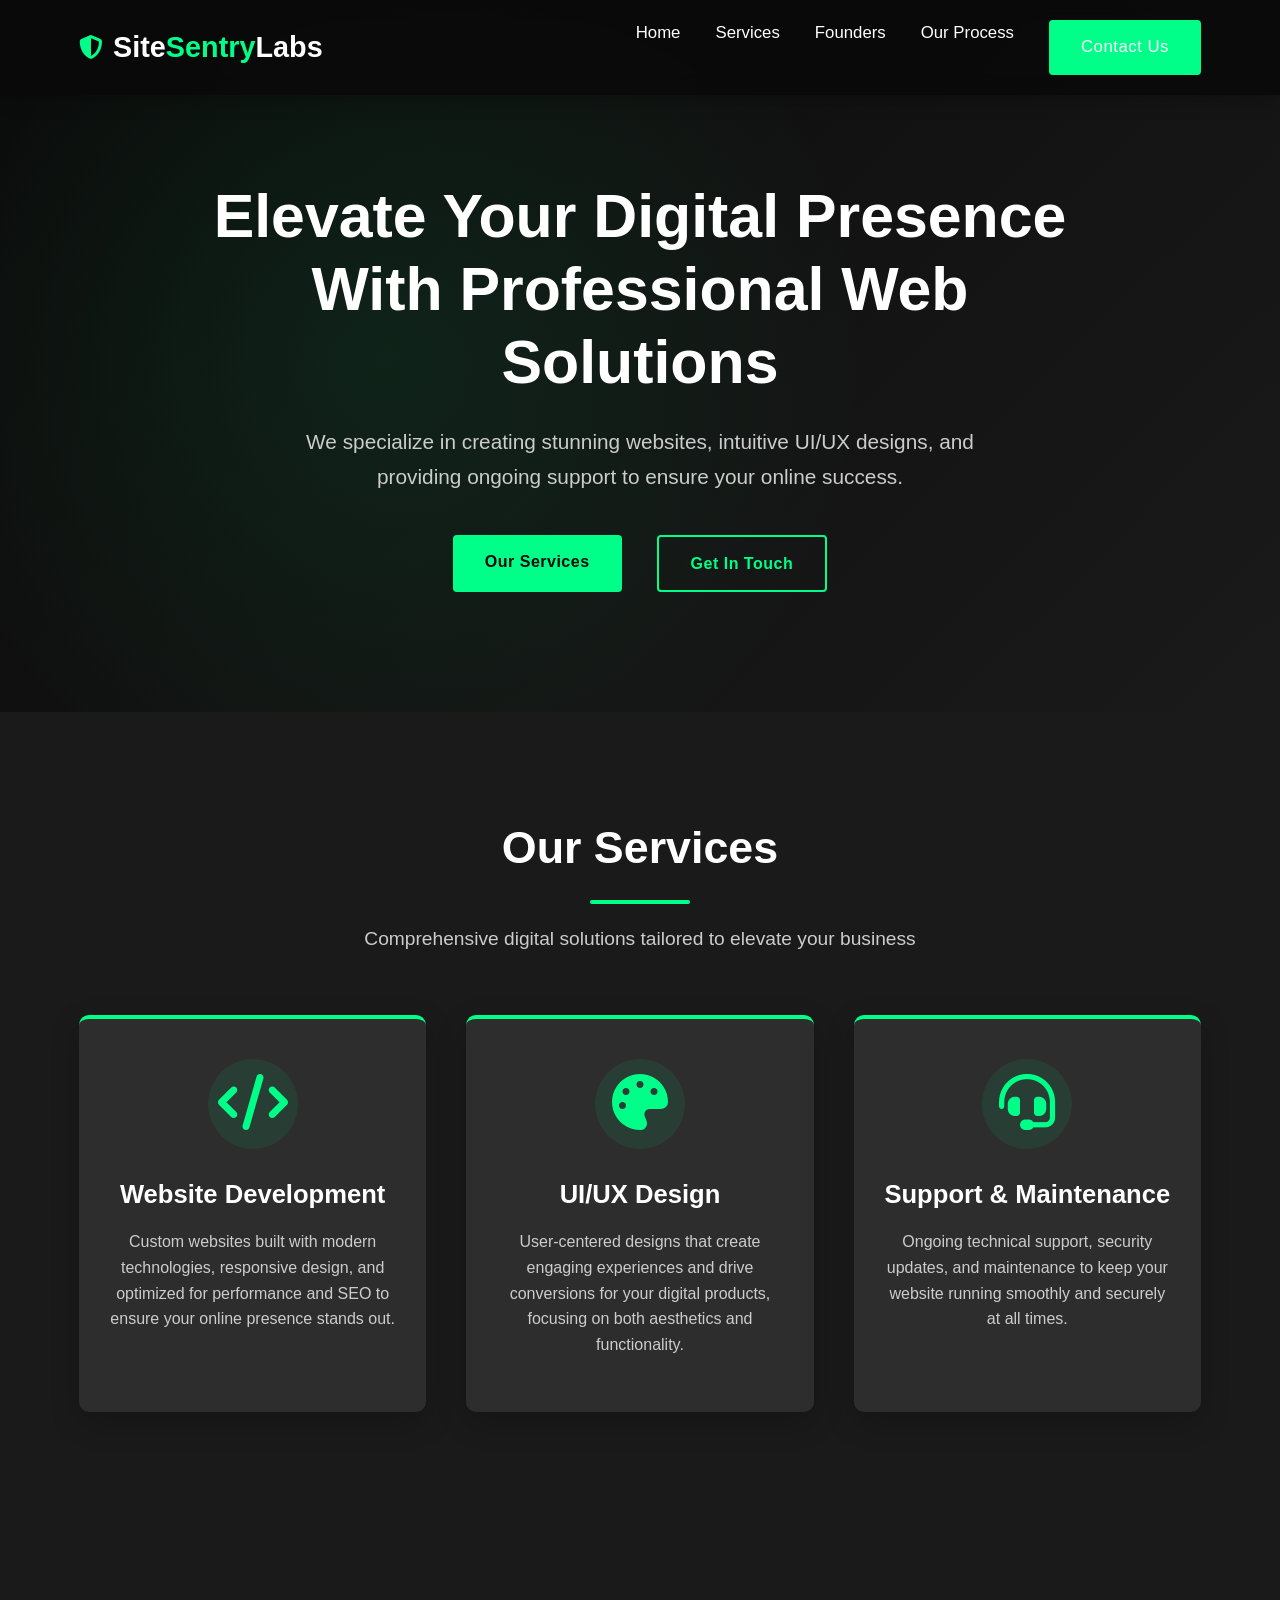
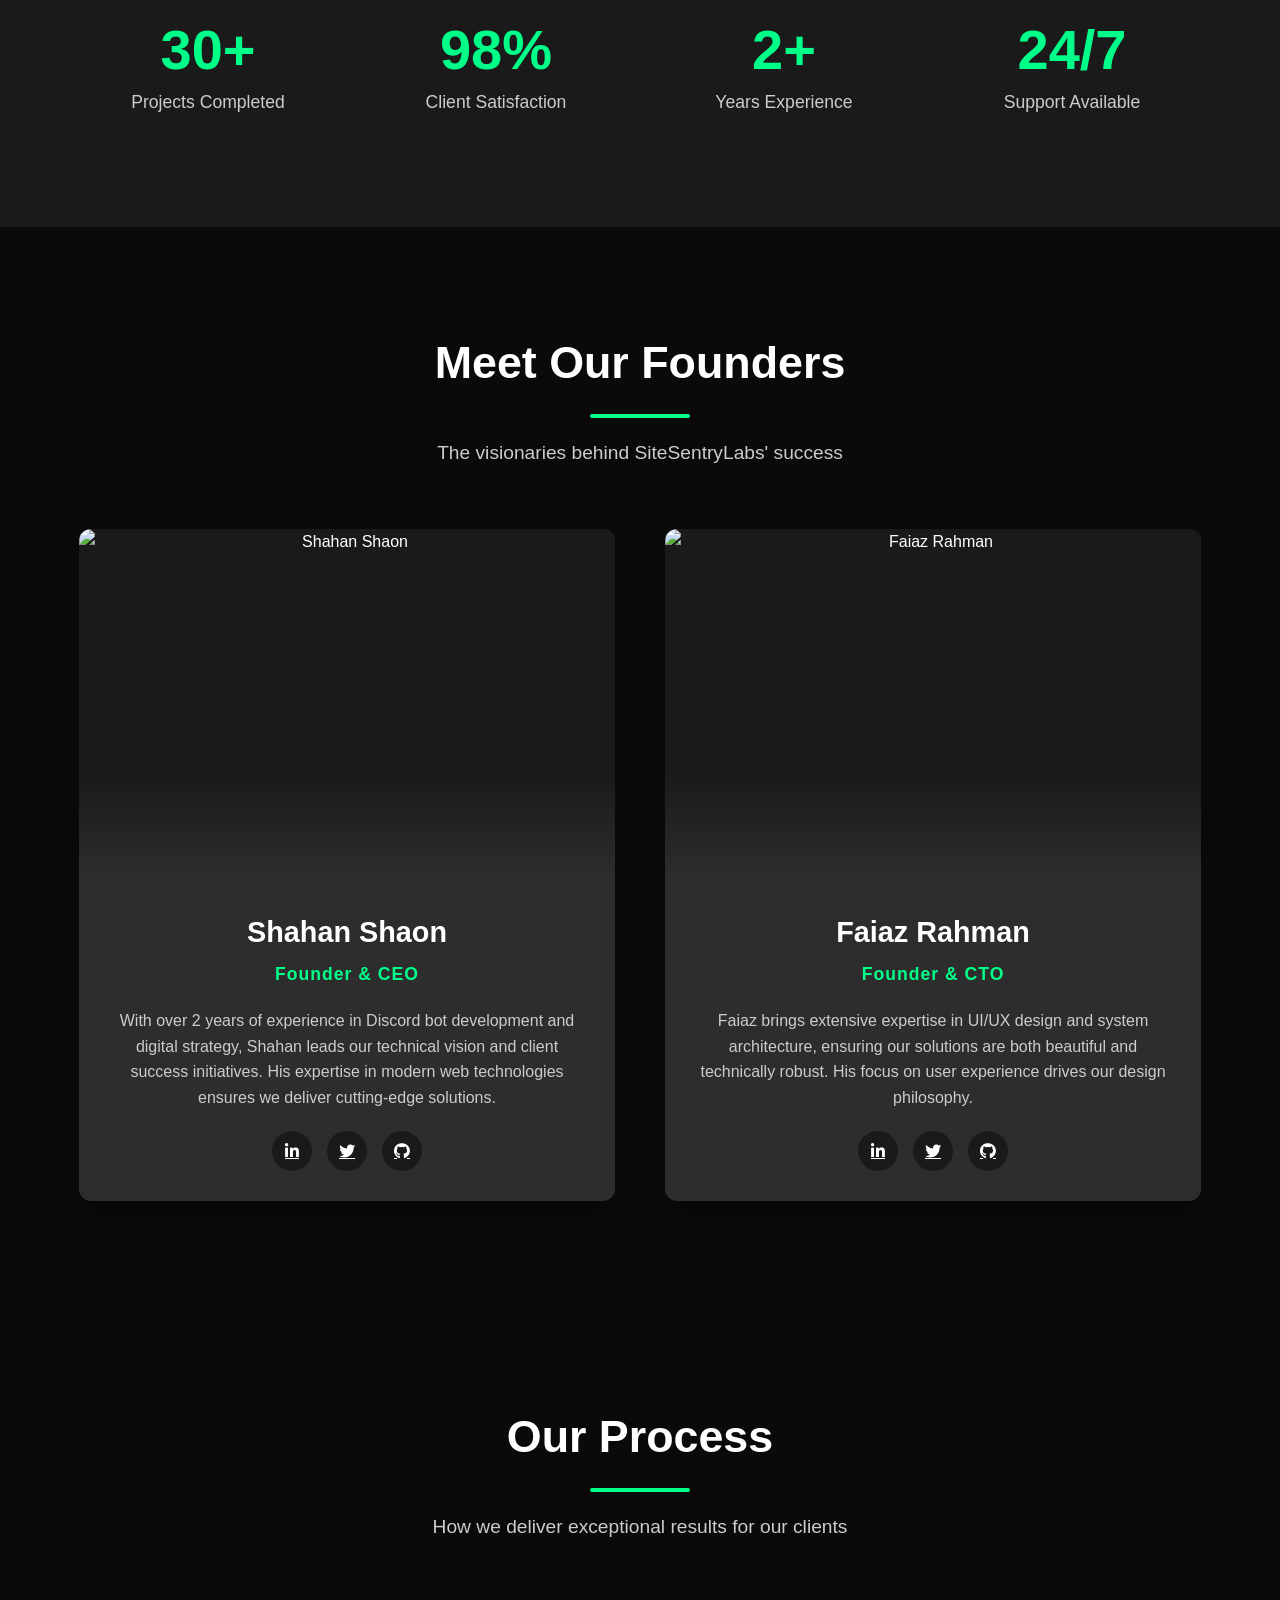
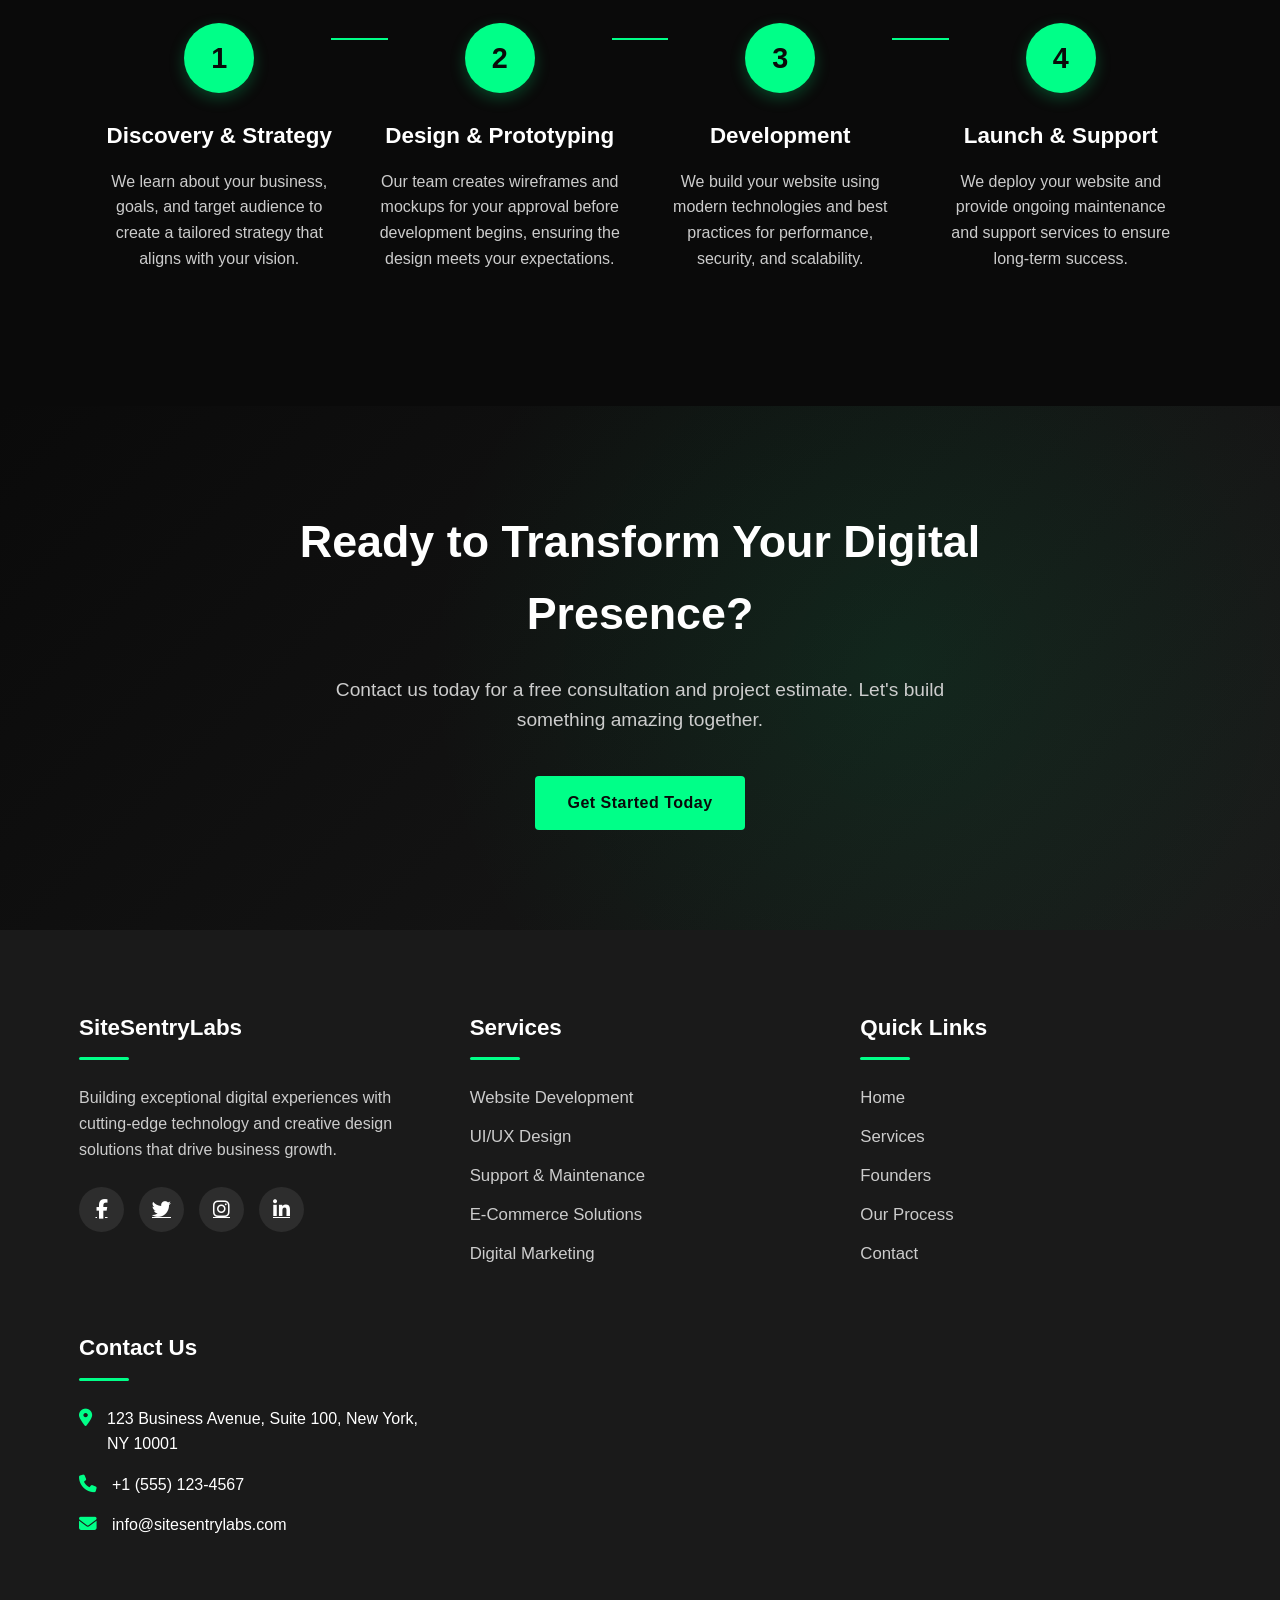
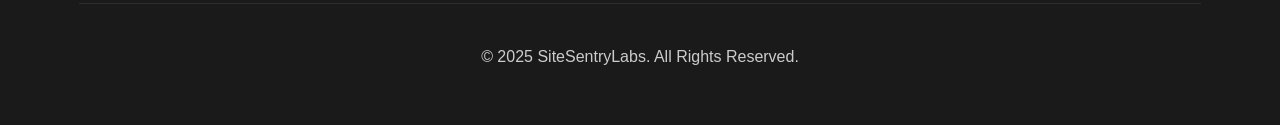
==== commit ed59d97f: "Update fmt.Println message from 'Hello' to 'Goodbye'" ====
--- a/index.html
+++ b/index.html
@@ -808,7 +808,7 @@
                     <div class="founder-info">
                         <h3>Shahan Shaon</h3>
                         <p class="founder-title">Founder & CEO</p>
-                        <p>With over 2 years of experience in web development and digital strategy, Shahan leads our technical vision and client success initiatives. His expertise in modern web technologies ensures we deliver cutting-edge solutions.</p>
+                        <p>With over 2 years of experience in Discord bot development and digital strategy, Shahan leads our technical vision and client success initiatives. His expertise in modern web technologies ensures we deliver cutting-edge solutions.</p>
                         <div class="founder-social">
                             <a href="#"><i class="fab fa-linkedin-in"></i></a>
                             <a href="#"><i class="fab fa-twitter"></i></a>
@@ -970,3 +970,4 @@
     </script>
 </body>
 </html>
+
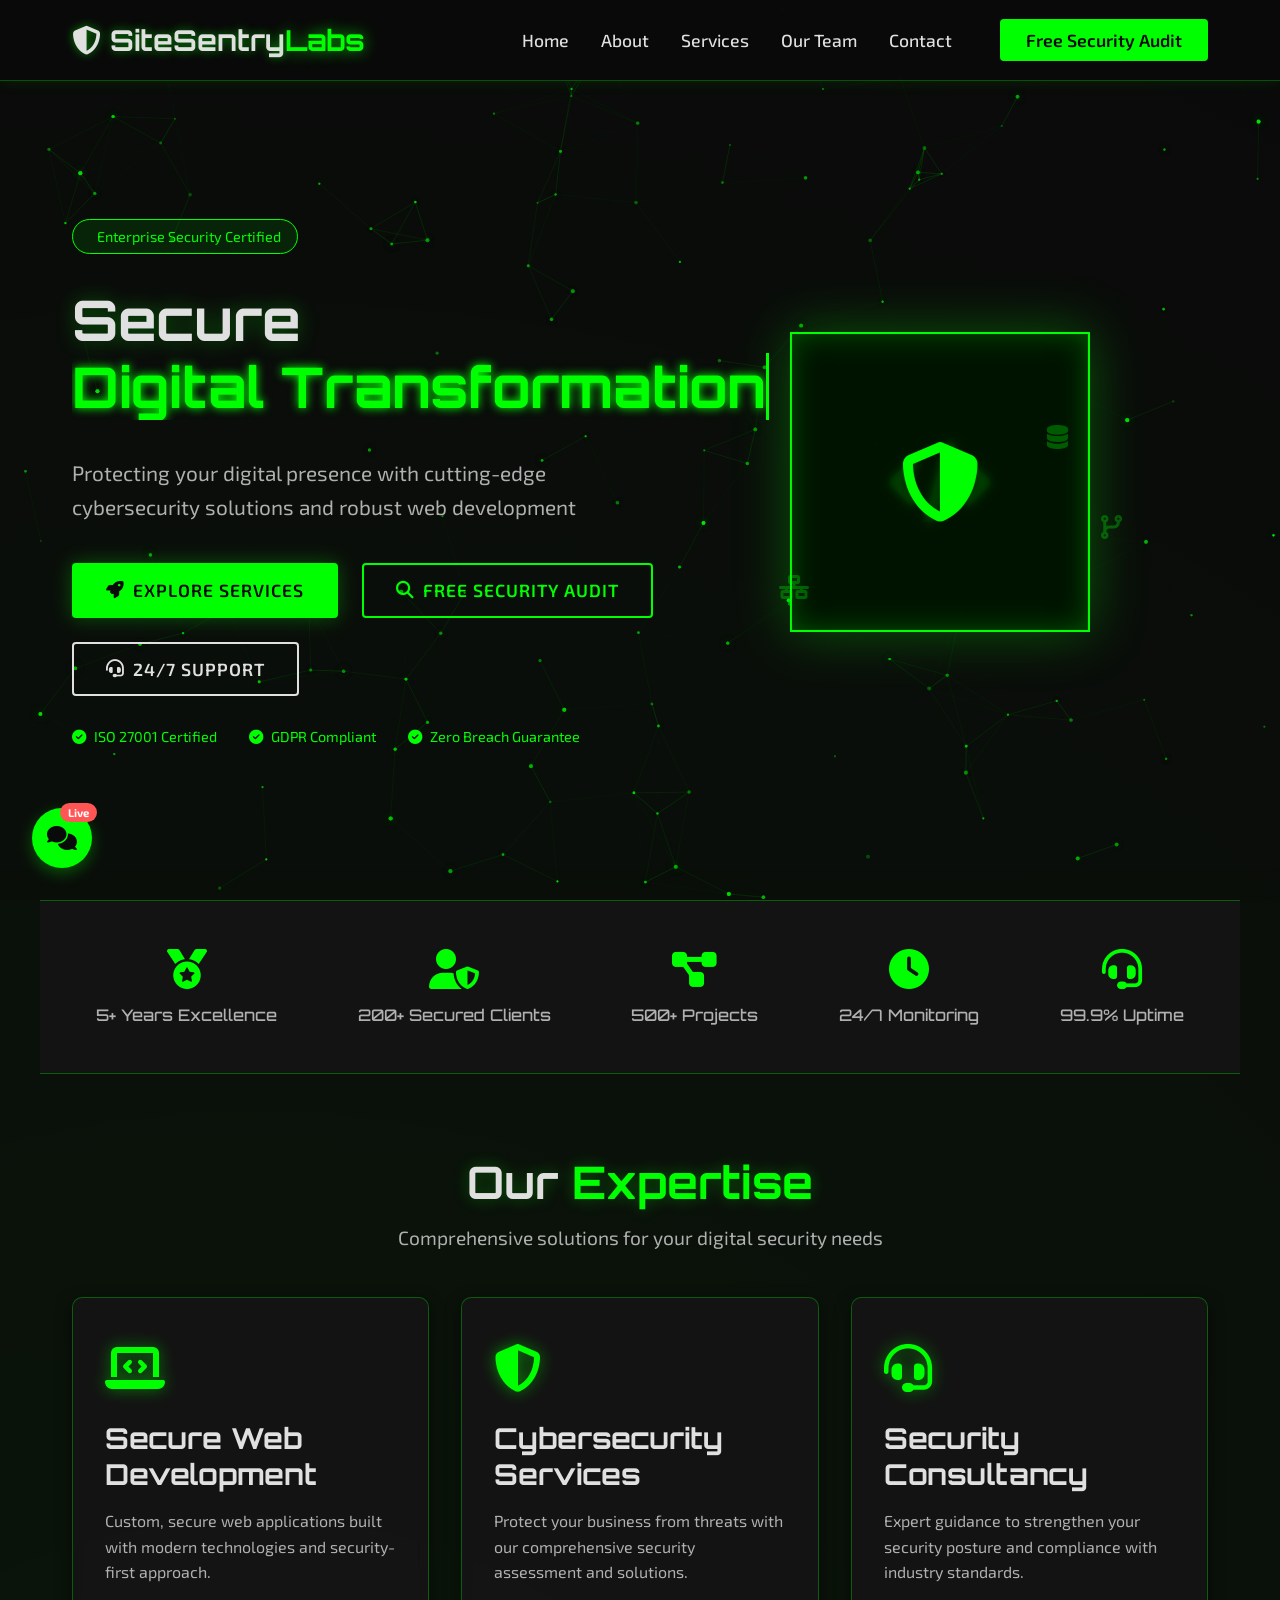
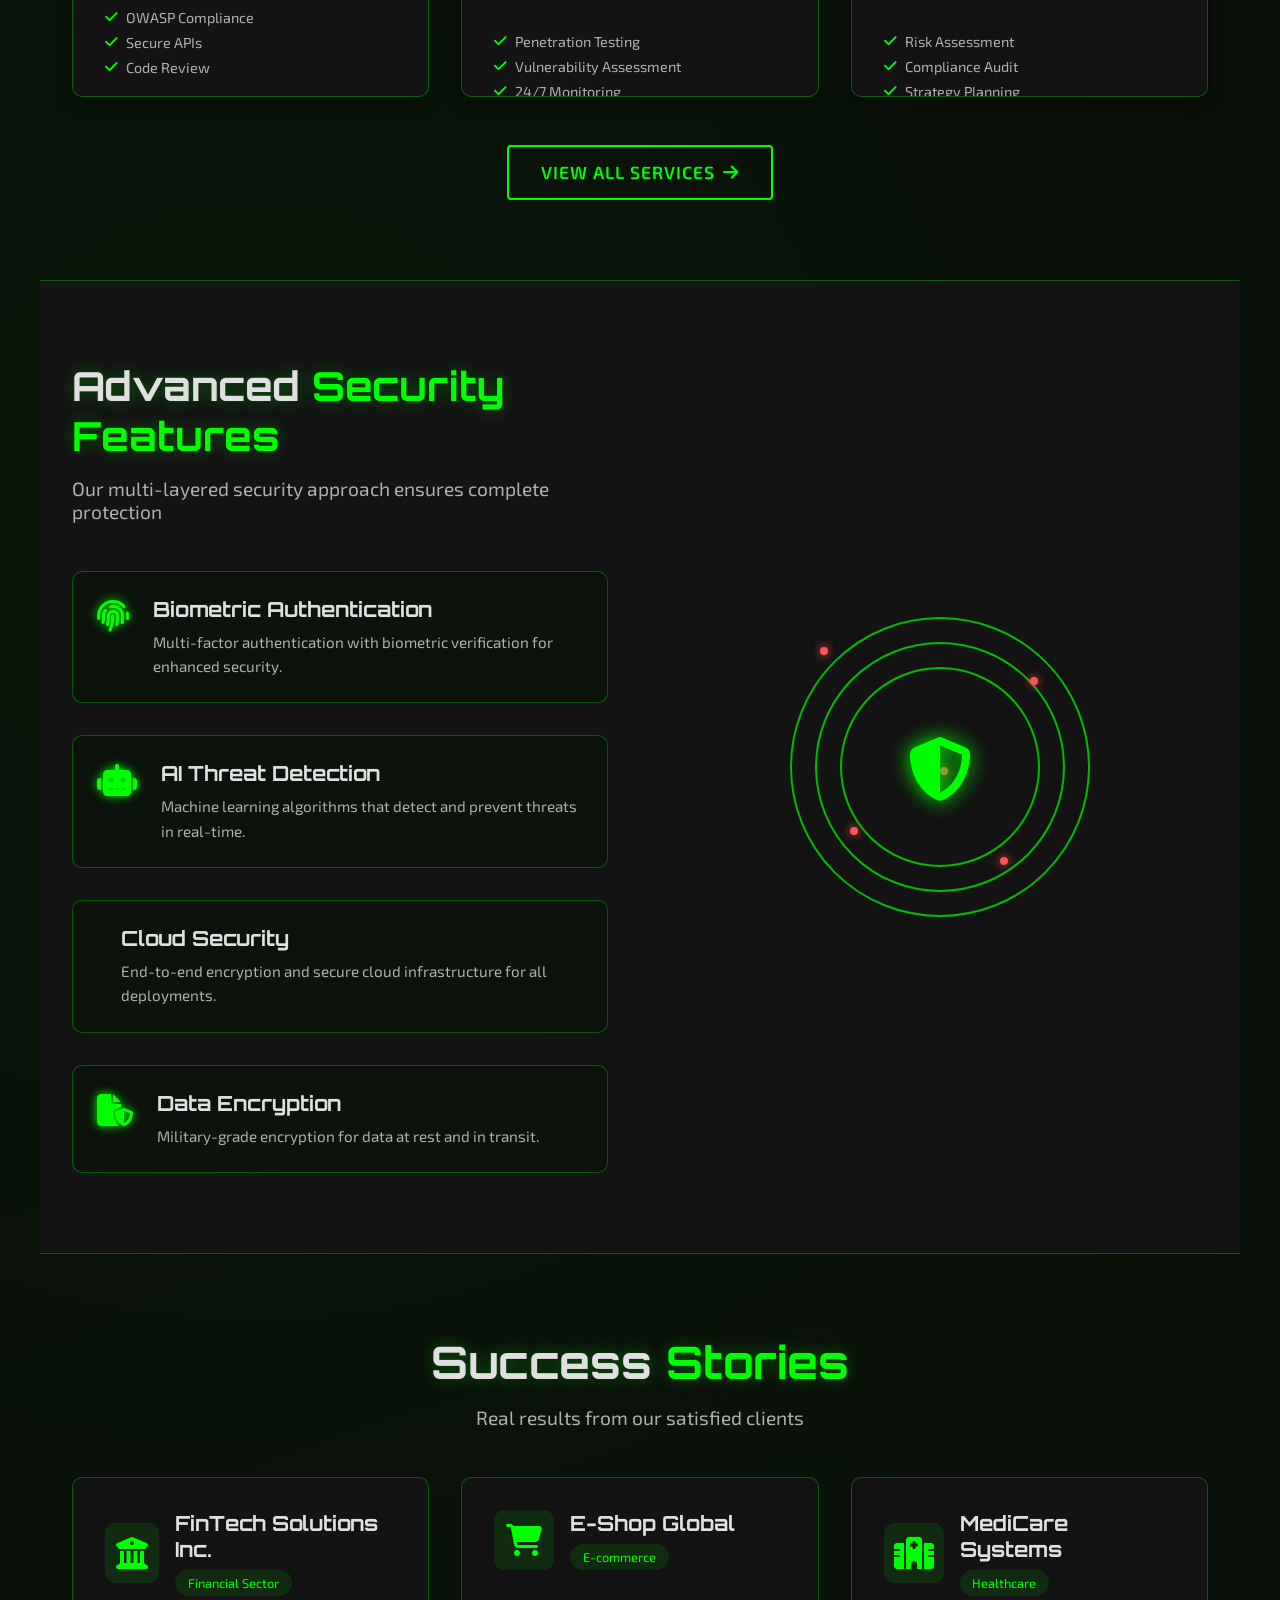
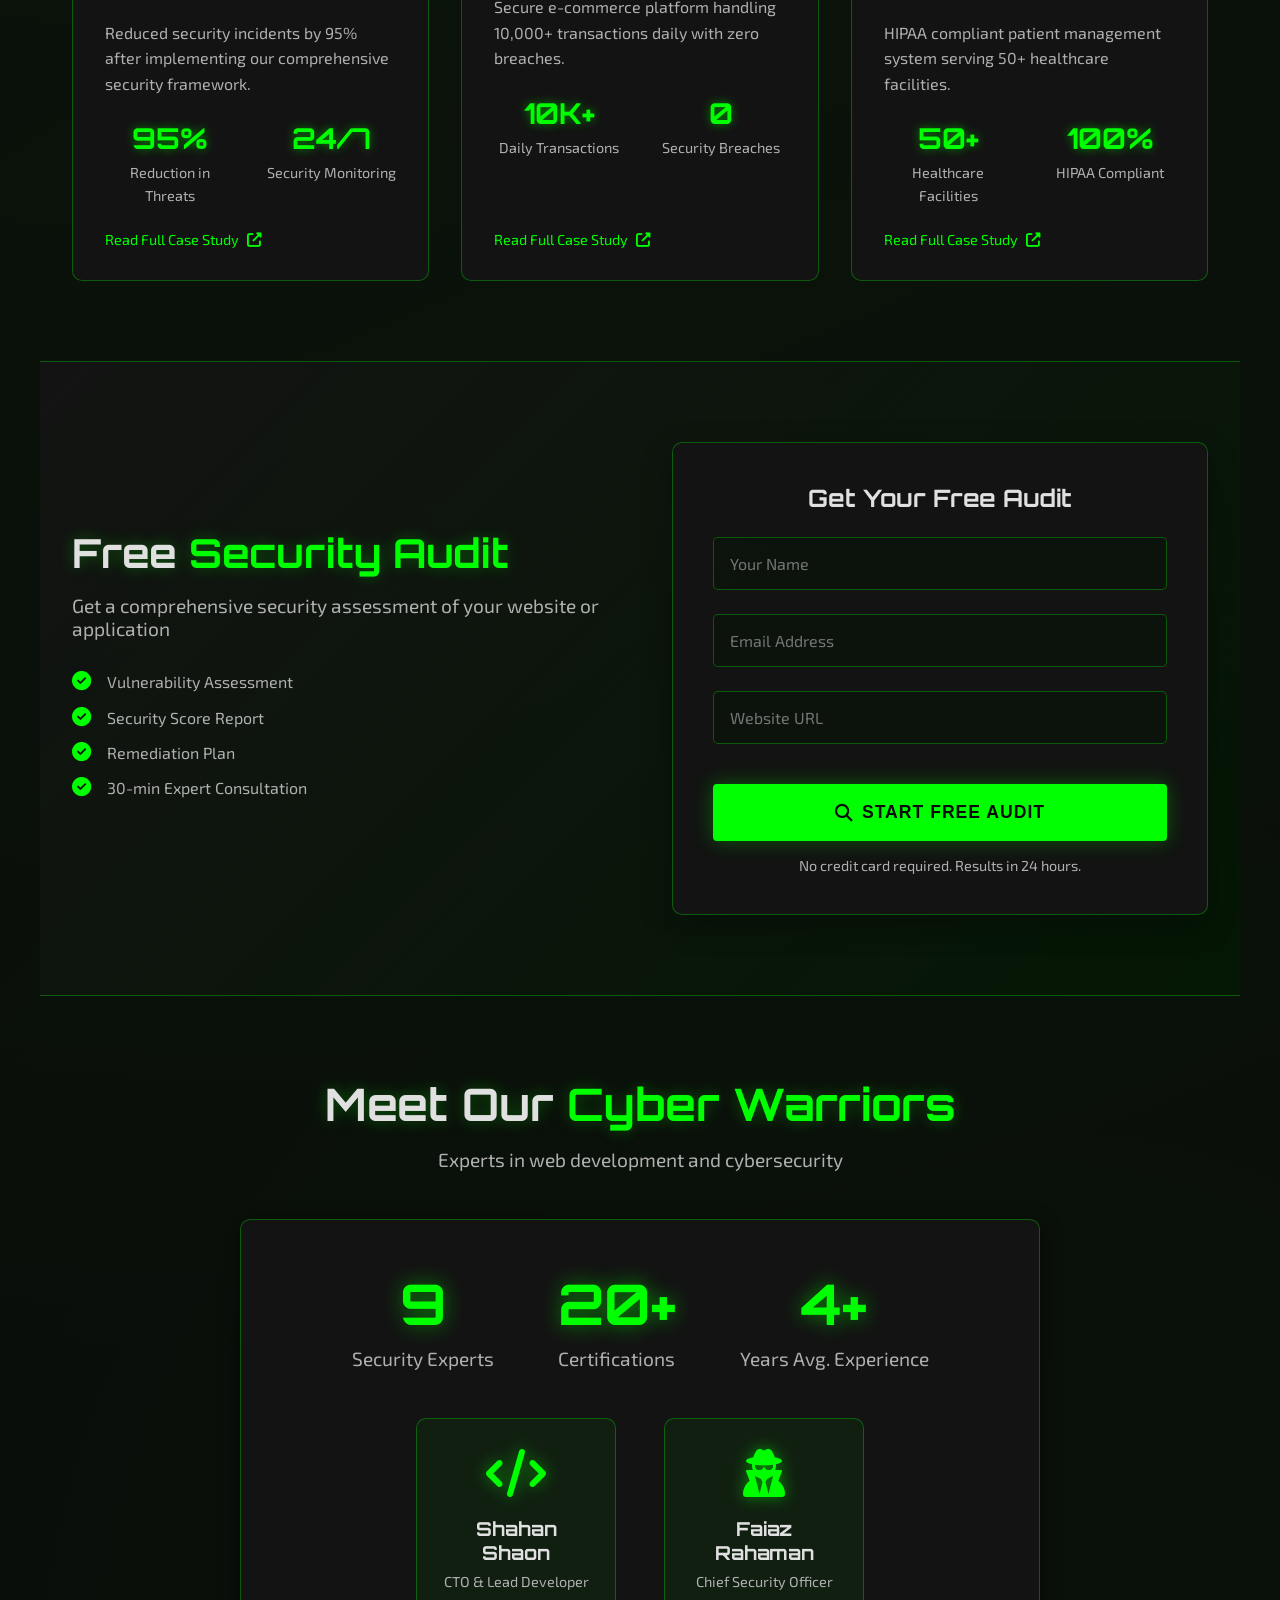
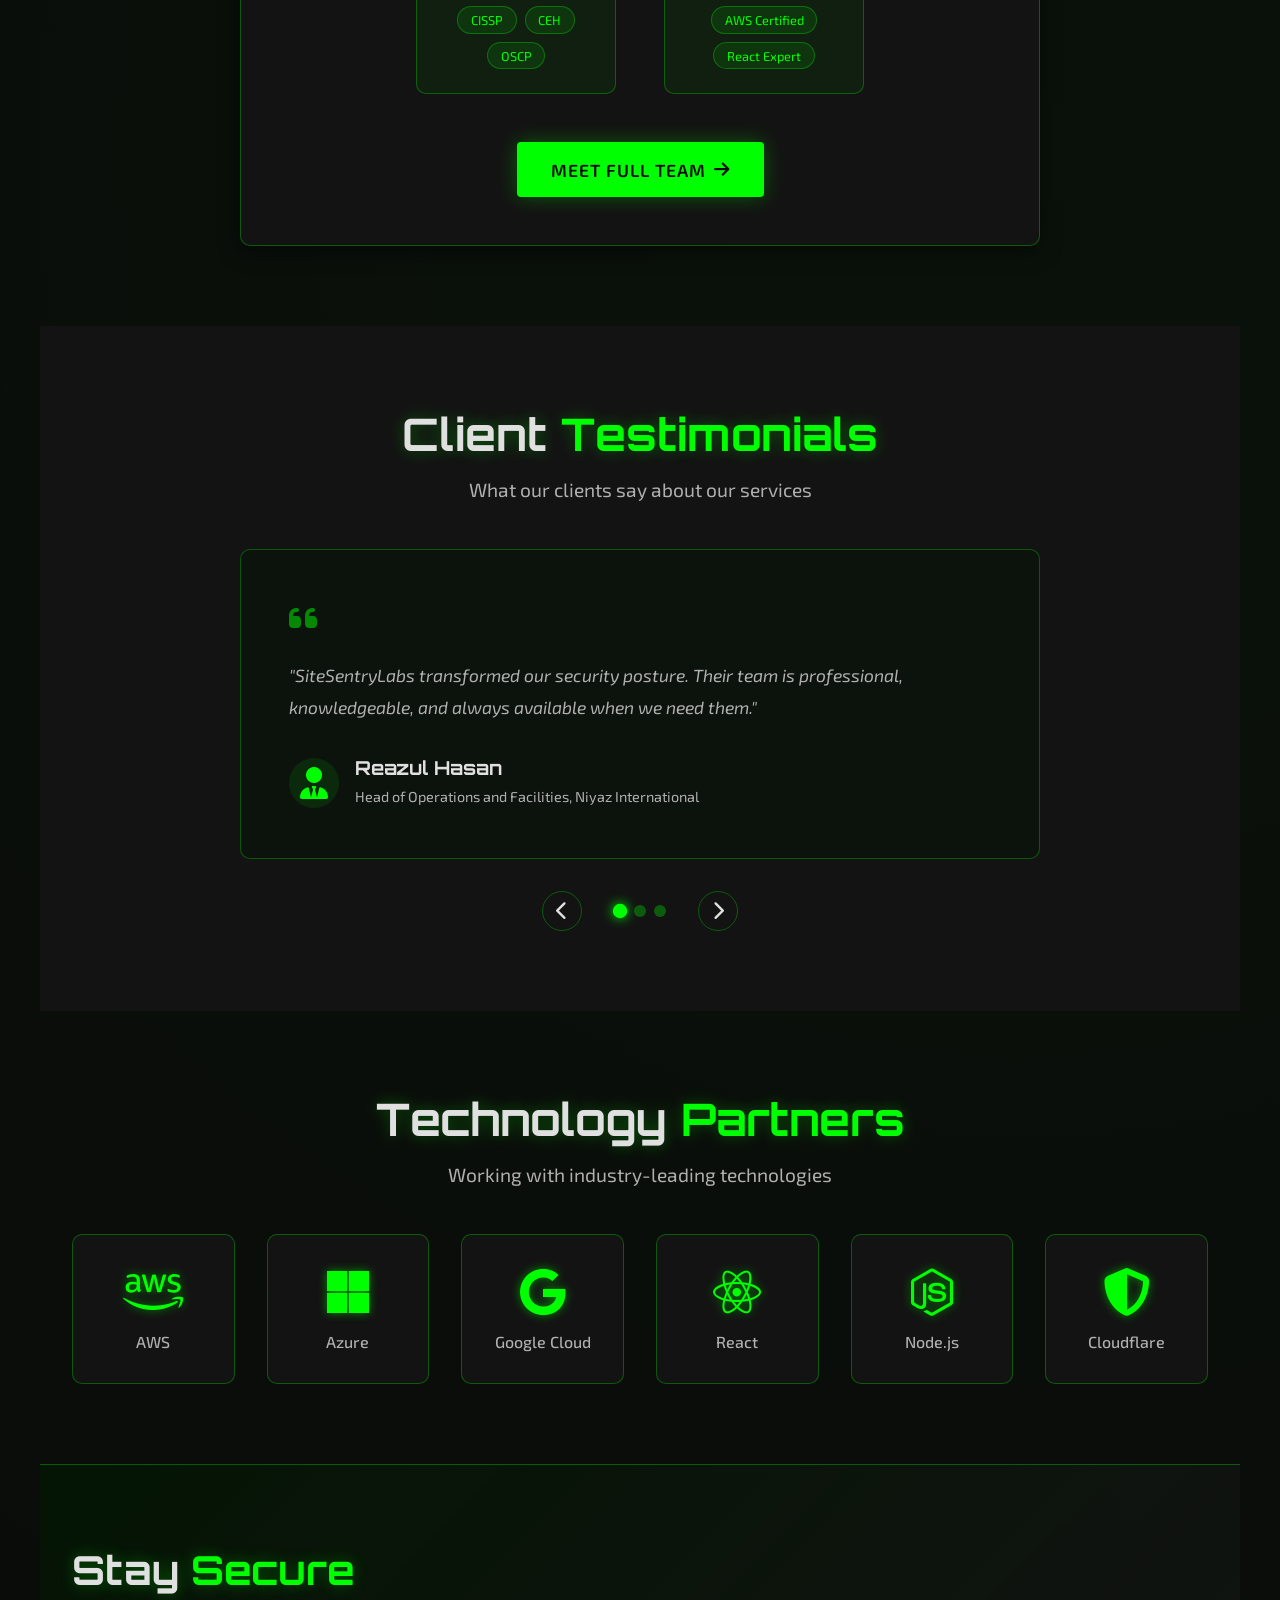
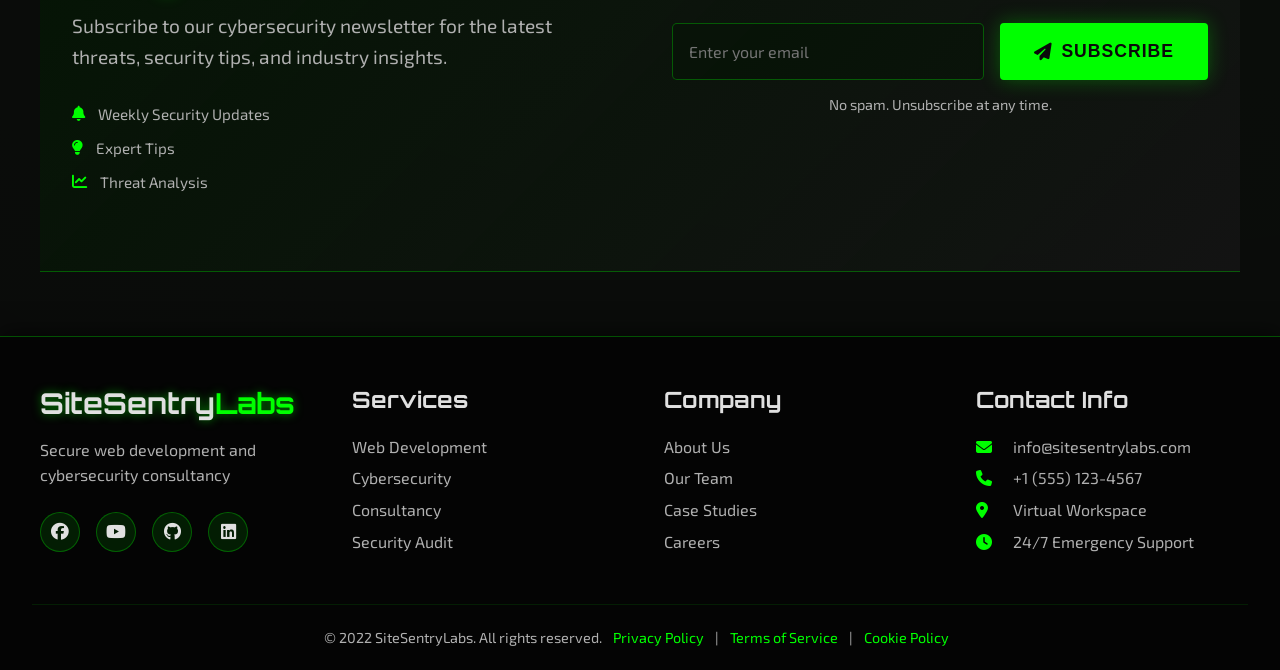
==== commit a5895337: "Add files via upload" ====
--- a/index.html
+++ b/index.html
@@ -3,971 +3,652 @@
 <head>
     <meta charset="UTF-8">
     <meta name="viewport" content="width=device-width, initial-scale=1.0">
-    <title>SiteSentryLabs - Professional Web Development & UI/UX Design</title>
+    <title>SiteSentryLabs | Cybersecurity & Web Development</title>
+    <link rel="icon" type="image/png" sizes="32x32" href="icon/SSL.png">
+    <link rel="stylesheet" href="css/style.css">
     <link rel="stylesheet" href="https://cdnjs.cloudflare.com/ajax/libs/font-awesome/6.4.0/css/all.min.css">
-    <style>
-        /* Base Styles */
-        :root {
-            --primary: hsl(152, 100%, 50%);
-            --primary-dark: #00cc6a;
-            --dark: #0a0a0a;
-            --dark-light: #1a1a1a;
-            --dark-lighter: #2d2d2d;
-            --text: #fff;
-            --text-light: #ccc;
-        }
-        
-        * {
-            margin: 0;
-            padding: 0;
-            box-sizing: border-box;
-            font-family: 'Segoe UI', Tahoma, Geneva, Verdana, sans-serif;
-        }
-        
-        body {
-            line-height: 1.6;
-            color: var(--text);
-            background-color: var(--dark);
-            overflow-x: hidden;
-        }
-        
-        .container {
-            width: 90%;
-            max-width: 1200px;
-            margin: 0 auto;
-            padding: 0 15px;
-        }
-        
-        section {
-            padding: 100px 0;
-        }
-        
-        h1, h2, h3, h4 {
-            margin-bottom: 20px;
-            color: var(--text);
-        }
-        
-        p {
-            margin-bottom: 15px;
-            color: var(--text-light);
-        }
-        
-        .btn {
-            display: inline-block;
-            padding: 14px 32px;
-            background-color: var(--primary);
-            color: var(--dark);
-            text-decoration: none;
-            border-radius: 4px;
-            font-weight: 600;
-            transition: all 0.3s ease;
-            border: none;
-            cursor: pointer;
-            font-size: 1rem;
-            letter-spacing: 0.5px;
-        }
-        
-        .btn:hover {
-            background-color: var(--primary-dark);
-            transform: translateY(-3px);
-            box-shadow: 0 10px 20px rgba(0, 204, 106, 0.3);
-        }
-        
-        .btn-outline {
-            background-color: transparent;
-            border: 2px solid var(--primary);
-            color: var(--primary);
-            margin-left: 15px;
-        }
-        
-        .btn-outline:hover {
-            background-color: var(--primary);
-            color: var(--dark);
-        }
-        
-        .section-title {
-            text-align: center;
-            margin-bottom: 60px;
-        }
-        
-        .section-title h2 {
-            font-size: 2.8rem;
-            position: relative;
-            display: inline-block;
-            padding-bottom: 20px;
-            font-weight: 700;
-        }
-        
-        .section-title h2::after {
-            content: '';
-            position: absolute;
-            bottom: 0;
-            left: 50%;
-            transform: translateX(-50%);
-            width: 100px;
-            height: 4px;
-            background-color: var(--primary);
-            border-radius: 2px;
-        }
-        
-        .section-title p {
-            font-size: 1.2rem;
-            max-width: 700px;
-            margin: 0 auto;
-        }
-        
-        /* Header Styles */
-        header {
-            background-color: rgba(10, 10, 10, 0.95);
-            box-shadow: 0 2px 20px rgba(0,0,0,0.3);
-            position: fixed;
-            width: 100%;
-            top: 0;
-            z-index: 1000;
-            backdrop-filter: blur(10px);
-        }
-        
-        .navbar {
-            display: flex;
-            justify-content: space-between;
-            align-items: center;
-            padding: 20px 0;
-        }
-        
-        .logo {
-            font-size: 1.8rem;
-            font-weight: 700;
-            color: var(--text);
-            text-decoration: none;
-            display: flex;
-            align-items: center;
-        }
-        
-        .logo span {
-            color: var(--primary);
-        }
-        
-        .logo i {
-            margin-right: 10px;
-            font-size: 1.5rem;
-            color: var(--primary);
-        }
-        
-        .nav-links {
-            display: flex;
-            list-style: none;
-        }
-        
-        .nav-links li {
-            margin-left: 35px;
-        }
-        
-        .nav-links a {
-            text-decoration: none;
-            color: var(--text);
-            font-weight: 500;
-            transition: color 0.3s ease;
-            font-size: 1.05rem;
-            position: relative;
-        }
-        
-        .nav-links a::after {
-            content: '';
-            position: absolute;
-            bottom: -5px;
-            left: 0;
-            width: 0;
-            height: 2px;
-            background-color: var(--primary);
-            transition: width 0.3s ease;
-        }
-        
-        .nav-links a:hover {
-            color: var(--primary);
-        }
-        
-        .nav-links a:hover::after {
-            width: 100%;
-        }
-        
-        .mobile-menu {
-            display: none;
-            font-size: 1.5rem;
-            cursor: pointer;
-            color: var(--text);
-        }
-        
-        /* Hero Section */
-        .hero {
-            background: linear-gradient(135deg, var(--dark) 0%, var(--dark-light) 100%);
-            color: var(--text);
-            padding: 180px 0 120px;
-            text-align: center;
-            position: relative;
-            overflow: hidden;
-        }
-        
-        .hero::before {
-            content: '';
-            position: absolute;
-            top: 0;
-            left: 0;
-            width: 100%;
-            height: 100%;
-            background: radial-gradient(circle at 30% 50%, rgba(0, 204, 106, 0.1) 0%, transparent 50%);
-        }
-        
-        .hero-content {
-            max-width: 900px;
-            margin: 0 auto;
-            position: relative;
-            z-index: 1;
-        }
-        
-        .hero h1 {
-            font-size: 3.8rem;
-            margin-bottom: 25px;
-            color: var(--text);
-            font-weight: 800;
-            line-height: 1.2;
-        }
-        
-        .hero p {
-            font-size: 1.3rem;
-            max-width: 700px;
-            margin: 0 auto 40px;
-            color: var(--text-light);
-            line-height: 1.7;
-        }
-        
-        .hero-btns {
-            display: flex;
-            justify-content: center;
-            gap: 20px;
-        }
-        
-        /* Services Section */
-        .services {
-            background-color: var(--dark-light);
-        }
-        
-        .services-grid {
-            display: grid;
-            grid-template-columns: repeat(auto-fit, minmax(320px, 1fr));
-            gap: 40px;
-        }
-        
-        .service-card {
-            background-color: var(--dark-lighter);
-            border-radius: 10px;
-            padding: 40px 30px;
-            box-shadow: 0 10px 30px rgba(0,0,0,0.2);
-            transition: all 0.4s ease;
-            text-align: center;
-            border-top: 4px solid var(--primary);
-            position: relative;
-            overflow: hidden;
-        }
-        
-        .service-card::before {
-            content: '';
-            position: absolute;
-            top: 0;
-            left: 0;
-            width: 100%;
-            height: 100%;
-            background: linear-gradient(135deg, rgba(0, 204, 106, 0.05) 0%, transparent 100%);
-            opacity: 0;
-            transition: opacity 0.4s ease;
-        }
-        
-        .service-card:hover {
-            transform: translateY(-15px);
-        }
-        
-        .service-card:hover::before {
-            opacity: 1;
-        }
-        
-        .service-icon {
-            font-size: 3.5rem;
-            color: var(--primary);
-            margin-bottom: 25px;
-            display: inline-block;
-            width: 90px;
-            height: 90px;
-            line-height: 90px;
-            background-color: rgba(0, 204, 106, 0.1);
-            border-radius: 50%;
-        }
-        
-        .service-card h3 {
-            font-size: 1.6rem;
-            margin-bottom: 15px;
-        }
-        
-        /* Founders Section */
-        .founders {
-            background-color: var(--dark);
-        }
-        
-        .founders-grid {
-            display: grid;
-            grid-template-columns: repeat(auto-fit, minmax(350px, 1fr));
-            gap: 50px;
-        }
-        
-        .founder-card {
-            background-color: var(--dark-lighter);
-            border-radius: 12px;
-            overflow: hidden;
-            box-shadow: 0 15px 30px rgba(0,0,0,0.2);
-            text-align: center;
-            transition: all 0.4s ease;
-            position: relative;
-        }
-        
-        .founder-card:hover {
-            transform: translateY(-10px);
-        }
-        
-        .founder-img {
-            height: 350px;
-            background-color: var(--dark-light);
-            display: flex;
-            align-items: center;
-            justify-content: center;
-            position: relative;
-            overflow: hidden;
-        }
-        
-        .founder-img img {
-            width: 100%;
-            height: 100%;
-            object-fit: cover;
-            transition: transform 0.5s ease;
-        }
-        
-        .founder-card:hover .founder-img img {
-            transform: scale(1.05);
-        }
-        
-        .founder-img::before {
-            content: '';
-            position: absolute;
-            top: 0;
-            left: 0;
-            width: 100%;
-            height: 100%;
-            background: linear-gradient(to bottom, transparent 70%, var(--dark-lighter) 100%);
-            z-index: 1;
-        }
-        
-        .founder-info {
-            padding: 30px;
-            position: relative;
-        }
-        
-        .founder-info h3 {
-            font-size: 1.8rem;
-            margin-bottom: 5px;
-        }
-        
-        .founder-title {
-            color: var(--primary);
-            font-weight: 600;
-            margin-bottom: 20px;
-            font-size: 1.1rem;
-            letter-spacing: 1px;
-        }
-        
-        .founder-social {
-            display: flex;
-            justify-content: center;
-            gap: 15px;
-            margin-top: 20px;
-        }
-        
-        .founder-social a {
-            display: flex;
-            align-items: center;
-            justify-content: center;
-            width: 40px;
-            height: 40px;
-            background-color: var(--dark-light);
-            border-radius: 50%;
-            color: var(--text);
-            transition: all 0.3s ease;
-        }
-        
-        .founder-social a:hover {
-            background-color: var(--primary);
-            color: var(--dark);
-            transform: translateY(-3px);
-        }
-        
-        /* Stats Section */
-        .stats {
-            background-color: var(--dark-light);
-            padding: 80px 0;
-        }
-        
-        .stats-grid {
-            display: grid;
-            grid-template-columns: repeat(auto-fit, minmax(200px, 1fr));
-            gap: 30px;
-        }
-        
-        .stat-item {
-            text-align: center;
-            padding: 30px 20px;
-        }
-        
-        .stat-number {
-            font-size: 3.5rem;
-            font-weight: 700;
-            color: var(--primary);
-            margin-bottom: 10px;
-            line-height: 1;
-        }
-        
-        .stat-text {
-            font-size: 1.1rem;
-            color: var(--text-light);
-            font-weight: 500;
-        }
-        
-        /* Process Section */
-        .process {
-            background-color: var(--dark);
-        }
-        
-        .process-steps {
-            display: flex;
-            justify-content: space-between;
-            flex-wrap: wrap;
-            margin-top: 50px;
-        }
-        
-        .process-step {
-            flex: 1;
-            min-width: 220px;
-            text-align: center;
-            padding: 20px;
-            position: relative;
-        }
-        
-        .step-number {
-            width: 70px;
-            height: 70px;
-            background-color: var(--primary);
-            color: var(--dark);
-            border-radius: 50%;
-            display: flex;
-            align-items: center;
-            justify-content: center;
-            font-size: 1.8rem;
-            font-weight: bold;
-            margin: 0 auto 25px;
-            box-shadow: 0 5px 15px rgba(0, 204, 106, 0.3);
-        }
-        
-        .process-step h3 {
-            font-size: 1.4rem;
-            margin-bottom: 15px;
-        }
-        
-        .process-step:not(:last-child)::after {
-            content: '';
-            position: absolute;
-            top: 35px;
-            right: -10%;
-            width: 20%;
-            height: 2px;
-            background-color: var(--primary);
-        }
-        
-        /* CTA Section */
-        .cta {
-            background: linear-gradient(135deg, var(--dark) 0%, var(--dark-light) 100%);
-            color: var(--text);
-            text-align: center;
-            padding: 100px 0;
-            position: relative;
-            overflow: hidden;
-        }
-        
-        .cta::before {
-            content: '';
-            position: absolute;
-            top: 0;
-            left: 0;
-            width: 100%;
-            height: 100%;
-            background: radial-gradient(circle at 70% 50%, rgba(0, 204, 106, 0.1) 0%, transparent 50%);
-        }
-        
-        .cta-content {
-            max-width: 800px;
-            margin: 0 auto;
-            position: relative;
-            z-index: 1;
-        }
-        
-        .cta h2 {
-            color: var(--text);
-            margin-bottom: 25px;
-            font-size: 2.8rem;
-        }
-        
-        .cta p {
-            max-width: 700px;
-            margin: 0 auto 40px;
-            color: var(--text-light);
-            font-size: 1.2rem;
-        }
-        
-        /* Footer */
-        footer {
-            background-color: var(--dark-light);
-            color: var(--text);
-            padding: 80px 0 40px;
-        }
-        
-        .footer-grid {
-            display: grid;
-            grid-template-columns: repeat(auto-fit, minmax(250px, 1fr));
-            gap: 50px;
-            margin-bottom: 50px;
-        }
-        
-        .footer-col h3 {
-            color: var(--text);
-            margin-bottom: 25px;
-            position: relative;
-            padding-bottom: 15px;
-            font-size: 1.4rem;
-        }
-        
-        .footer-col h3::after {
-            content: '';
-            position: absolute;
-            bottom: 0;
-            left: 0;
-            width: 50px;
-            height: 3px;
-            background-color: var(--primary);
-            border-radius: 2px;
-        }
-        
-        .footer-links {
-            list-style: none;
-        }
-        
-        .footer-links li {
-            margin-bottom: 12px;
-        }
-        
-        .footer-links a {
-            color: var(--text-light);
-            text-decoration: none;
-            transition: color 0.3s ease;
-            font-size: 1.05rem;
-        }
-        
-        .footer-links a:hover {
-            color: var(--primary);
-            padding-left: 5px;
-        }
-        
-        .footer-contact li {
-            display: flex;
-            align-items: flex-start;
-            margin-bottom: 15px;
-        }
-        
-        .footer-contact i {
-            margin-right: 15px;
-            color: var(--primary);
-            font-size: 1.1rem;
-            margin-top: 3px;
-        }
-        
-        .social-links {
-            display: flex;
-            gap: 15px;
-            margin-top: 25px;
-        }
-        
-        .social-links a {
-            display: flex;
-            align-items: center;
-            justify-content: center;
-            width: 45px;
-            height: 45px;
-            background-color: var(--dark-lighter);
-            border-radius: 50%;
-            color: var(--text);
-            transition: all 0.3s ease;
-            font-size: 1.2rem;
-        }
-        
-        .social-links a:hover {
-            background-color: var(--primary);
-            color: var(--dark);
-            transform: translateY(-5px);
-        }
-        
-        .copyright {
-            text-align: center;
-            padding-top: 40px;
-            border-top: 1px solid var(--dark-lighter);
-            font-size: 1rem;
-            color: var(--text-light);
-        }
-        
-        /* Responsive Styles */
-        @media (max-width: 992px) {
-            .hero h1 {
-                font-size: 3rem;
-            }
-            
-            .section-title h2 {
-                font-size: 2.4rem;
-            }
-            
-            .process-step:not(:last-child)::after {
-                display: none;
-            }
-        }
-        
-        @media (max-width: 768px) {
-            .nav-links {
-                display: none;
-                position: absolute;
-                top: 80px;
-                left: 0;
-                width: 100%;
-                background-color: var(--dark-light);
-                flex-direction: column;
-                padding: 20px;
-                box-shadow: 0 10px 20px rgba(0,0,0,0.2);
-            }
-            
-            .nav-links.active {
-                display: flex;
-            }
-            
-            .nav-links li {
-                margin: 10px 0;
-            }
-            
-            .mobile-menu {
-                display: block;
-            }
-            
-            .hero {
-                padding: 150px 0 80px;
-            }
-            
-            .hero h1 {
-                font-size: 2.5rem;
-            }
-            
-            .hero p {
-                font-size: 1.1rem;
-            }
-            
-            .hero-btns {
-                flex-direction: column;
-                gap: 15px;
-            }
-            
-            .btn-outline {
-                margin-left: 0;
-            }
-            
-            .section-title h2 {
-                font-size: 2rem;
-            }
-            
-            .process-steps {
-                flex-direction: column;
-            }
-            
-            section {
-                padding: 80px 0;
-            }
-        }
-    </style>
+    <link href="https://fonts.googleapis.com/css2?family=Orbitron:wght@400;700;900&family=Exo+2:wght@300;400;500&display=swap" rel="stylesheet">
+    <link rel="stylesheet" href="https://cdnjs.cloudflare.com/ajax/libs/animate.css/4.1.1/animate.min.css">
 </head>
 <body>
-    <!-- Header -->
-    <header>
-        <div class="container">
-            <nav class="navbar">
-                <a href="#" class="logo"><i class="fas fa-shield-alt"></i>Site<span>Sentry</span>Labs</a>
-                <ul class="nav-links">
-                    <li><a href="#home">Home</a></li>
-                    <li><a href="#services">Services</a></li>
-                    <li><a href="#founders">Founders</a></li>
-                    <li><a href="#process">Our Process</a></li>
-                    <li><a href="#contact" class="btn">Contact Us</a></li>
-                </ul>
-                <div class="mobile-menu">
-                    <i class="fas fa-bars"></i>
-                </div>
-            </nav>
-        </div>
-    </header>
+    <!-- 3D Background Canvas -->
+    <canvas id="bgCanvas"></canvas>
+    
+    <!-- Matrix Binary Rain Overlay -->
+    <div class="matrix-rain"></div>
+    
+    <!-- Navigation -->
+    <nav class="navbar">
+        <div class="nav-container">
+            <div class="logo">
+                <h1><i class="fas fa-shield-alt"></i> SiteSentry<span>Labs</span></h1>
+            </div>
+            <div class="nav-links">
+                <a href="index.html" class="active">Home</a>
+                <a href="about.html">About</a>
+                <a href="services.html">Services</a>
+                <a href="team.html">Our Team</a>
+                <a href="contact.html">Contact</a>
+                <a href="#security-audit" class="btn-audit">Free Security Audit</a>
+            </div>
+            <div class="nav-toggle">
+                <i class="fas fa-bars"></i>
+            </div>
+        </div>
+    </nav>
 
     <!-- Hero Section -->
-    <section class="hero" id="home">
-        <div class="container">
-            <div class="hero-content">
-                <h1>Elevate Your Digital Presence With Professional Web Solutions</h1>
-                <p>We specialize in creating stunning websites, intuitive UI/UX designs, and providing ongoing support to ensure your online success.</p>
-                <div class="hero-btns">
-                    <a href="#services" class="btn">Our Services</a>
-                    <a href="#contact" class="btn btn-outline">Get In Touch</a>
-                </div>
-            </div>
-        </div>
-    </section>
-
-    <!-- Services Section -->
-    <section class="services" id="services">
-        <div class="container">
-            <div class="section-title">
-                <h2>Our Services</h2>
-                <p>Comprehensive digital solutions tailored to elevate your business</p>
-            </div>
-            <div class="services-grid">
-                <div class="service-card">
+    <section class="hero">
+        <div class="hero-content">
+            <div class="hero-badge">
+                <span><i class="fas fa-shield-check"></i> Enterprise Security Certified</span>
+            </div>
+            <h2 class="hero-title">Secure <span class="typewriter">Digital Transformation</span></h2>
+            <p class="hero-subtitle">Protecting your digital presence with cutting-edge cybersecurity solutions and robust web development</p>
+            <div class="hero-buttons">
+                <a href="services.html" class="btn-primary">
+                    <i class="fas fa-rocket"></i> Explore Services
+                </a>
+                <a href="#security-audit" class="btn-secondary">
+                    <i class="fas fa-search"></i> Free Security Audit
+                </a>
+                <a href="contact.html" class="btn-tertiary">
+                    <i class="fas fa-headset"></i> 24/7 Support
+                </a>
+            </div>
+            <div class="hero-trust">
+                <div class="trust-item">
+                    <i class="fas fa-check-circle"></i>
+                    <span>ISO 27001 Certified</span>
+                </div>
+                <div class="trust-item">
+                    <i class="fas fa-check-circle"></i>
+                    <span>GDPR Compliant</span>
+                </div>
+                <div class="trust-item">
+                    <i class="fas fa-check-circle"></i>
+                    <span>Zero Breach Guarantee</span>
+                </div>
+            </div>
+        </div>
+        <div class="hero-3d">
+            <div class="cube-container">
+                <div class="cube">
+                    <div class="face front">
+                        <i class="fas fa-code"></i>
+                    </div>
+                    <div class="face back">
+                        <i class="fas fa-shield-alt"></i>
+                    </div>
+                    <div class="face right">
+                        <i class="fas fa-server"></i>
+                    </div>
+                    <div class="face left">
+                        <i class="fas fa-lock"></i>
+                    </div>
+                    <div class="face top">
+                        <i class="fas fa-globe"></i>
+                    </div>
+                    <div class="face bottom">
+                        <i class="fas fa-bug"></i>
+                    </div>
+                </div>
+            </div>
+            <div class="floating-elements">
+                <div class="float-element el1"><i class="fas fa-shield-check"></i></div>
+                <div class="float-element el2"><i class="fas fa-code-branch"></i></div>
+                <div class="float-element el3"><i class="fas fa-network-wired"></i></div>
+                <div class="float-element el4"><i class="fas fa-database"></i></div>
+            </div>
+        </div>
+    </section>
+
+    <!-- Trust Badges -->
+    <section class="trust-badges">
+        <div class="badges-container">
+            <div class="badge">
+                <i class="fas fa-medal"></i>
+                <h4>5+ Years Excellence</h4>
+            </div>
+            <div class="badge">
+                <i class="fas fa-user-shield"></i>
+                <h4>200+ Secured Clients</h4>
+            </div>
+            <div class="badge">
+                <i class="fas fa-project-diagram"></i>
+                <h4>500+ Projects</h4>
+            </div>
+            <div class="badge">
+                <i class="fas fa-clock"></i>
+                <h4>24/7 Monitoring</h4>
+            </div>
+            <div class="badge">
+                <i class="fas fa-headset"></i>
+                <h4>99.9% Uptime</h4>
+            </div>
+        </div>
+    </section>
+
+    <!-- Services Overview -->
+    <section class="services-overview">
+        <div class="section-header">
+            <h2>Our <span>Expertise</span></h2>
+            <p>Comprehensive solutions for your digital security needs</p>
+        </div>
+        <div class="services-grid">
+            <div class="service-card">
+                <div class service-card-inner">
                     <div class="service-icon">
-                        <i class="fas fa-code"></i>
-                    </div>
-                    <h3>Website Development</h3>
-                    <p>Custom websites built with modern technologies, responsive design, and optimized for performance and SEO to ensure your online presence stands out.</p>
-                </div>
-                <div class="service-card">
+                        <i class="fas fa-laptop-code"></i>
+                    </div>
+                    <h3>Secure Web Development</h3>
+                    <p>Custom, secure web applications built with modern technologies and security-first approach.</p>
+                    <div class="service-features">
+                        <span><i class="fas fa-check"></i> OWASP Compliance</span>
+                        <span><i class="fas fa-check"></i> Secure APIs</span>
+                        <span><i class="fas fa-check"></i> Code Review</span>
+                    </div>
+                    <a href="pages/services.html#web-dev" class="service-link">Learn More <i class="fas fa-arrow-right"></i></a>
+                </div>
+                <div class="service-card-hover">
+                    <h4>Starting at $500</h4>
+                    <p>Custom development with security built-in</p>
+                    <a href="pages/contact.html" class="btn-primary">Get Quote</a>
+                </div>
+            </div>
+            <div class="service-card">
+                <div class="service-card-inner">
                     <div class="service-icon">
-                        <i class="fas fa-palette"></i>
-                    </div>
-                    <h3>UI/UX Design</h3>
-                    <p>User-centered designs that create engaging experiences and drive conversions for your digital products, focusing on both aesthetics and functionality.</p>
-                </div>
-                <div class="service-card">
+                        <i class="fas fa-shield-alt"></i>
+                    </div>
+                    <h3>Cybersecurity Services</h3>
+                    <p>Protect your business from threats with our comprehensive security assessment and solutions.</p>
+                    <div class="service-features">
+                        <span><i class="fas fa-check"></i> Penetration Testing</span>
+                        <span><i class="fas fa-check"></i> Vulnerability Assessment</span>
+                        <span><i class="fas fa-check"></i> 24/7 Monitoring</span>
+                    </div>
+                    <a href="pages/services.html#cybersecurity" class="service-link">Learn More <i class="fas fa-arrow-right"></i></a>
+                </div>
+                <div class="service-card-hover">
+                    <h4>Starting at $1,500/month</h4>
+                    <p>Complete security monitoring package</p>
+                    <a href="pages/contact.html" class="btn-primary">Get Protected</a>
+                </div>
+            </div>
+            <div class="service-card">
+                <div class="service-card-inner">
                     <div class="service-icon">
                         <i class="fas fa-headset"></i>
                     </div>
-                    <h3>Support & Maintenance</h3>
-                    <p>Ongoing technical support, security updates, and maintenance to keep your website running smoothly and securely at all times.</p>
-                </div>
-            </div>
-        </div>
-    </section>
-
-    <!-- Stats Section -->
-    <section class="stats">
-        <div class="container">
-            <div class="stats-grid">
-                <div class="stat-item">
-                    <div class="stat-number">30+</div>
-                    <div class="stat-text">Projects Completed</div>
-                </div>
-                <div class="stat-item">
-                    <div class="stat-number">98%</div>
-                    <div class="stat-text">Client Satisfaction</div>
-                </div>
-                <div class="stat-item">
-                    <div class="stat-number">2+</div>
-                    <div class="stat-text">Years Experience</div>
-                </div>
-                <div class="stat-item">
-                    <div class="stat-number">24/7</div>
-                    <div class="stat-text">Support Available</div>
-                </div>
-            </div>
-        </div>
-    </section>
-
-    <!-- Founders Section -->
-    <section class="founders" id="founders">
-        <div class="container">
-            <div class="section-title">
-                <h2>Meet Our Founders</h2>
-                <p>The visionaries behind SiteSentryLabs' success</p>
-            </div>
-            <div class="founders-grid">
-                <div class="founder-card">
-                    <div class="founder-img">
-                        <!-- Replace with Shahan Shaon's actual photo -->
-                        <img src="https://i.postimg.cc/1tMx8L4c/unnamed.jpg" alt="Shahan Shaon">
-                    </div>
-                    <div class="founder-info">
-                        <h3>Shahan Shaon</h3>
-                        <p class="founder-title">Founder & CEO</p>
-                        <p>With over 2 years of experience in Discord bot development and digital strategy, Shahan leads our technical vision and client success initiatives. His expertise in modern web technologies ensures we deliver cutting-edge solutions.</p>
-                        <div class="founder-social">
-                            <a href="#"><i class="fab fa-linkedin-in"></i></a>
-                            <a href="#"><i class="fab fa-twitter"></i></a>
-                            <a href="#"><i class="fab fa-github"></i></a>
-                        </div>
-                    </div>
-                </div>
-                <div class="founder-card">
-                    <div class="founder-img">
-                        <!-- Replace with Faiaz Rahman's actual photo -->
-                        <img src="https://i.postimg.cc/MpqZZs1k/Untitled-design-16.png" alt="Faiaz Rahman">
-                    </div>
-                    <div class="founder-info">
-                        <h3>Faiaz Rahman</h3>
-                        <p class="founder-title">Founder & CTO</p>
-                        <p>Faiaz brings extensive expertise in UI/UX design and system architecture, ensuring our solutions are both beautiful and technically robust. His focus on user experience drives our design philosophy.</p>
-                        <div class="founder-social">
-                            <a href="#"><i class="fab fa-linkedin-in"></i></a>
-                            <a href="#"><i class="fab fa-twitter"></i></a>
-                            <a href="#"><i class="fab fa-github"></i></a>
-                        </div>
-                    </div>
-                </div>
-            </div>
-        </div>
-    </section>
-
-    <!-- Process Section -->
-    <section class="process" id="process">
-        <div class="container">
-            <div class="section-title">
-                <h2>Our Process</h2>
-                <p>How we deliver exceptional results for our clients</p>
-            </div>
-            <div class="process-steps">
-                <div class="process-step">
-                    <div class="step-number">1</div>
-                    <h3>Discovery & Strategy</h3>
-                    <p>We learn about your business, goals, and target audience to create a tailored strategy that aligns with your vision.</p>
-                </div>
-                <div class="process-step">
-                    <div class="step-number">2</div>
-                    <h3>Design & Prototyping</h3>
-                    <p>Our team creates wireframes and mockups for your approval before development begins, ensuring the design meets your expectations.</p>
-                </div>
-                <div class="process-step">
-                    <div class="step-number">3</div>
-                    <h3>Development</h3>
-                    <p>We build your website using modern technologies and best practices for performance, security, and scalability.</p>
-                </div>
-                <div class="process-step">
-                    <div class="step-number">4</div>
-                    <h3>Launch & Support</h3>
-                    <p>We deploy your website and provide ongoing maintenance and support services to ensure long-term success.</p>
-                </div>
-            </div>
-        </div>
-    </section>
-
-    <!-- CTA Section -->
-    <section class="cta" id="contact">
-        <div class="container">
-            <div class="cta-content">
-                <h2>Ready to Transform Your Digital Presence?</h2>
-                <p>Contact us today for a free consultation and project estimate. Let's build something amazing together.</p>
-                <a href="#contact" class="btn">Get Started Today</a>
+                    <h3>Security Consultancy</h3>
+                    <p>Expert guidance to strengthen your security posture and compliance with industry standards.</p>
+                    <div class="service-features">
+                        <span><i class="fas fa-check"></i> Risk Assessment</span>
+                        <span><i class="fas fa-check"></i> Compliance Audit</span>
+                        <span><i class="fas fa-check"></i> Strategy Planning</span>
+                    </div>
+                    <a href="pages/services.html#consultancy" class="service-link">Learn More <i class="fas fa-arrow-right"></i></a>
+                </div>
+                <div class="service-card-hover">
+                    <h4>Starting at $300</h4>
+                    <p>Comprehensive security audit</p>
+                    <a href="pages/contact.html" class="btn-primary">Consult Now</a>
+                </div>
+            </div>
+        </div>
+        <div class="services-cta">
+            <a href="pages/services.html" class="btn-secondary">View All Services <i class="fas fa-arrow-right"></i></a>
+        </div>
+    </section>
+
+    <!-- Security Features -->
+    <section class="security-features">
+        <div class="features-container">
+            <div class="features-content">
+                <h2>Advanced <span>Security Features</span></h2>
+                <p class="features-subtitle">Our multi-layered security approach ensures complete protection</p>
+                
+                <div class="features-grid">
+                    <div class="feature">
+                        <div class="feature-icon">
+                            <i class="fas fa-fingerprint"></i>
+                        </div>
+                        <div class="feature-content">
+                            <h3>Biometric Authentication</h3>
+                            <p>Multi-factor authentication with biometric verification for enhanced security.</p>
+                        </div>
+                    </div>
+                    <div class="feature">
+                        <div class="feature-icon">
+                            <i class="fas fa-robot"></i>
+                        </div>
+                        <div class="feature-content">
+                            <h3>AI Threat Detection</h3>
+                            <p>Machine learning algorithms that detect and prevent threats in real-time.</p>
+                        </div>
+                    </div>
+                    <div class="feature">
+                        <div class="feature-icon">
+                            <i class="fas fa-cloud-shield-alt"></i>
+                        </div>
+                        <div class="feature-content">
+                            <h3>Cloud Security</h3>
+                            <p>End-to-end encryption and secure cloud infrastructure for all deployments.</p>
+                        </div>
+                    </div>
+                    <div class="feature">
+                        <div class="feature-icon">
+                            <i class="fas fa-file-shield"></i>
+                        </div>
+                        <div class="feature-content">
+                            <h3>Data Encryption</h3>
+                            <p>Military-grade encryption for data at rest and in transit.</p>
+                        </div>
+                    </div>
+                </div>
+            </div>
+            <div class="features-visual">
+                <div class="security-shield">
+                    <div class="shield-core">
+                        <i class="fas fa-shield-alt"></i>
+                    </div>
+                    <div class="shield-ring ring1"></div>
+                    <div class="shield-ring ring2"></div>
+                    <div class="shield-ring ring3"></div>
+                    <div class="threat-dots">
+                        <div class="threat-dot dot1"></div>
+                        <div class="threat-dot dot2"></div>
+                        <div class="threat-dot dot3"></div>
+                        <div class="threat-dot dot4"></div>
+                        <div class="threat-dot dot5"></div>
+                    </div>
+                </div>
+            </div>
+        </div>
+    </section>
+
+    <!-- Case Studies -->
+    <section class="case-studies">
+        <div class="section-header">
+            <h2>Success <span>Stories</span></h2>
+            <p>Real results from our satisfied clients</p>
+        </div>
+        <div class="case-studies-grid">
+            <div class="case-study">
+                <div class="case-header">
+                    <div class="case-logo">
+                        <i class="fas fa-university"></i>
+                    </div>
+                    <div class="case-info">
+                        <h3>FinTech Solutions Inc.</h3>
+                        <span class="case-tag">Financial Sector</span>
+                    </div>
+                </div>
+                <div class="case-content">
+                    <p>Reduced security incidents by 95% after implementing our comprehensive security framework.</p>
+                    <div class="case-stats">
+                        <div class="stat">
+                            <h4>95%</h4>
+                            <p>Reduction in Threats</p>
+                        </div>
+                        <div class="stat">
+                            <h4>24/7</h4>
+                            <p>Security Monitoring</p>
+                        </div>
+                    </div>
+                </div>
+                <a href="#" class="case-link">Read Full Case Study <i class="fas fa-external-link-alt"></i></a>
+            </div>
+            <div class="case-study">
+                <div class="case-header">
+                    <div class="case-logo">
+                        <i class="fas fa-shopping-cart"></i>
+                    </div>
+                    <div class="case-info">
+                        <h3>E-Shop Global</h3>
+                        <span class="case-tag">E-commerce</span>
+                    </div>
+                </div>
+                <div class="case-content">
+                    <p>Secure e-commerce platform handling 10,000+ transactions daily with zero breaches.</p>
+                    <div class="case-stats">
+                        <div class="stat">
+                            <h4>10K+</h4>
+                            <p>Daily Transactions</p>
+                        </div>
+                        <div class="stat">
+                            <h4>0</h4>
+                            <p>Security Breaches</p>
+                        </div>
+                    </div>
+                </div>
+                <a href="#" class="case-link">Read Full Case Study <i class="fas fa-external-link-alt"></i></a>
+            </div>
+            <div class="case-study">
+                <div class="case-header">
+                    <div class="case-logo">
+                        <i class="fas fa-hospital"></i>
+                    </div>
+                    <div class="case-info">
+                        <h3>MediCare Systems</h3>
+                        <span class="case-tag">Healthcare</span>
+                    </div>
+                </div>
+                <div class="case-content">
+                    <p>HIPAA compliant patient management system serving 50+ healthcare facilities.</p>
+                    <div class="case-stats">
+                        <div class="stat">
+                            <h4>50+</h4>
+                            <p>Healthcare Facilities</p>
+                        </div>
+                        <div class="stat">
+                            <h4>100%</h4>
+                            <p>HIPAA Compliant</p>
+                        </div>
+                    </div>
+                </div>
+                <a href="#" class="case-link">Read Full Case Study <i class="fas fa-external-link-alt"></i></a>
+            </div>
+        </div>
+    </section>
+
+    <!-- Security Audit CTA -->
+    <section class="security-audit" id="security-audit">
+        <div class="audit-container">
+            <div class="audit-content">
+                <h2>Free <span>Security Audit</span></h2>
+                <p class="audit-subtitle">Get a comprehensive security assessment of your website or application</p>
+                <ul class="audit-features">
+                    <li><i class="fas fa-check-circle"></i> Vulnerability Assessment</li>
+                    <li><i class="fas fa-check-circle"></i> Security Score Report</li>
+                    <li><i class="fas fa-check-circle"></i> Remediation Plan</li>
+                    <li><i class="fas fa-check-circle"></i> 30-min Expert Consultation</li>
+                </ul>
+            </div>
+            <div class="audit-form">
+                <h3>Get Your Free Audit</h3>
+                <form id="auditForm">
+                    <div class="form-group">
+                        <input type="text" placeholder="Your Name" required>
+                    </div>
+                    <div class="form-group">
+                        <input type="email" placeholder="Email Address" required>
+                    </div>
+                    <div class="form-group">
+                        <input type="url" placeholder="Website URL">
+                    </div>
+                    <button type="submit" class="btn-primary">
+                        <i class="fas fa-search"></i> Start Free Audit
+                    </button>
+                    <p class="form-note">No credit card required. Results in 24 hours.</p>
+                </form>
+            </div>
+        </div>
+    </section>
+
+    <!-- Team Preview -->
+    <section class="team-preview">
+        <div class="section-header">
+            <h2>Meet Our <span>Cyber Warriors</span></h2>
+            <p>Experts in web development and cybersecurity</p>
+        </div>
+        <div class="team-preview-container">
+            <div class="team-stats">
+                <div class="stat">
+                    <h3>9</h3>
+                    <p>Security Experts</p>
+                </div>
+                <div class="stat">
+                    <h3>20+</h3>
+                    <p>Certifications</p>
+                </div>
+                <div class="stat">
+                    <h3>4+</h3>
+                    <p>Years Avg. Experience</p>
+                </div>
+            </div>
+            <div class="team-highlight">
+                <div class="team-member">
+                    <div class="member-avatar">
+                        <i class="fas fa-code"></i>
+                    </div>
+                    <div class="member-info">
+                        <h4>Shahan Shaon</h4>
+                        <p>CTO & Lead Developer</p>
+                        <div class="member-certifications">
+                            <span>CISSP</span>
+                            <span>CEH</span>
+                            <span>OSCP</span>
+                        </div>
+                    </div>
+                </div>
+                <div class="team-member">
+                    <div class="member-avatar">
+                        <i class="fas fa-user-secret"></i>
+                    </div>
+                    <div class="member-info">
+                        <h4>Faiaz Rahaman</h4>
+                        <p>Chief Security Officer</p>
+                        <div class="member-certifications">
+                            <span>AWS Certified</span>
+                            <span>React Expert</span>
+                        </div>
+                    </div>
+                </div>
+            </div>
+            <a href="team.html" class="btn-primary">Meet Full Team <i class="fas fa-arrow-right"></i></a>
+        </div>
+    </section>
+
+    <!-- Testimonials -->
+    <section class="testimonials">
+        <div class="section-header">
+            <h2>Client <span>Testimonials</span></h2>
+            <p>What our clients say about our services</p>
+        </div>
+        <div class="testimonials-slider">
+            <div class="testimonial active">
+                <div class="testimonial-content">
+                    <div class="quote-icon">
+                        <i class="fas fa-quote-left"></i>
+                    </div>
+                    <p>"SiteSentryLabs transformed our security posture. Their team is professional, knowledgeable, and always available when we need them."</p>
+                    <div class="testimonial-author">
+                        <div class="author-avatar">
+                            <i class="fas fa-user-tie"></i>
+                        </div>
+                        <div class="author-info">
+                            <h4>Reazul Hasan</h4>
+                            <p>Head of Operations and Facilities, Niyaz International</p>
+                        </div>
+                    </div>
+                </div>
+            </div>
+            <div class="testimonial">
+                <div class="testimonial-content">
+                    <div class="quote-icon">
+                        <i class="fas fa-quote-left"></i>
+                    </div>
+                    <p>"The security audit uncovered vulnerabilities we never knew existed. Their remediation plan was clear and effective."</p>
+                    <div class="testimonial-author">
+                        <div class="author-avatar">
+                            <i class="fas fa-user-md"></i>
+                        </div>
+                        <div class="author-info">
+                            <h4>Dr. Sarah Johnson</h4>
+                            <p>Director, HealthSecure Systems</p>
+                        </div>
+                    </div>
+                </div>
+            </div>
+            <div class="testimonial">
+                <div class="testimonial-content">
+                    <div class="quote-icon">
+                        <i class="fas fa-quote-left"></i>
+                    </div>
+                    <p>"Their development team built our platform with security as a core feature, not an afterthought. Exceptional work!"</p>
+                    <div class="testimonial-author">
+                        <div class="author-avatar">
+                            <i class="fas fa-user-graduate"></i>
+                        </div>
+                        <div class="author-info">
+                            <h4>Robert Williams</h4>
+                            <p>CEO, EduTech Solutions</p>
+                        </div>
+                    </div>
+                </div>
+            </div>
+            <div class="slider-controls">
+                <button class="slider-prev"><i class="fas fa-chevron-left"></i></button>
+                <div class="slider-dots">
+                    <span class="dot active"></span>
+                    <span class="dot"></span>
+                    <span class="dot"></span>
+                </div>
+                <button class="slider-next"><i class="fas fa-chevron-right"></i></button>
+            </div>
+        </div>
+    </section>
+
+    <!-- Technology Partners -->
+    <section class="partners">
+        <div class="section-header">
+            <h2>Technology <span>Partners</span></h2>
+            <p>Working with industry-leading technologies</p>
+        </div>
+        <div class="partners-grid">
+            <div class="partner">
+                <i class="fab fa-aws"></i>
+                <span>AWS</span>
+            </div>
+            <div class="partner">
+                <i class="fab fa-microsoft"></i>
+                <span>Azure</span>
+            </div>
+            <div class="partner">
+                <i class="fab fa-google"></i>
+                <span>Google Cloud</span>
+            </div>
+            <div class="partner">
+                <i class="fab fa-react"></i>
+                <span>React</span>
+            </div>
+            <div class="partner">
+                <i class="fab fa-node-js"></i>
+                <span>Node.js</span>
+            </div>
+            <div class="partner">
+                <i class="fas fa-shield-alt"></i>
+                <span>Cloudflare</span>
+            </div>
+        </div>
+    </section>
+
+    <!-- Newsletter -->
+    <section class="newsletter">
+        <div class="newsletter-container">
+            <div class="newsletter-content">
+                <h2>Stay <span>Secure</span></h2>
+                <p>Subscribe to our cybersecurity newsletter for the latest threats, security tips, and industry insights.</p>
+                <div class="newsletter-features">
+                    <span><i class="fas fa-bell"></i> Weekly Security Updates</span>
+                    <span><i class="fas fa-lightbulb"></i> Expert Tips</span>
+                    <span><i class="fas fa-chart-line"></i> Threat Analysis</span>
+                </div>
+            </div>
+            <div class="newsletter-form">
+                <form id="newsletterForm">
+                    <div class="form-group">
+                        <input type="email" placeholder="Enter your email" required>
+                        <button type="submit" class="btn-primary">
+                            <i class="fas fa-paper-plane"></i> Subscribe
+                        </button>
+                    </div>
+                    <p class="form-note">No spam. Unsubscribe at any time.</p>
+                </form>
             </div>
         </div>
     </section>
 
     <!-- Footer -->
     <footer>
-        <div class="container">
-            <div class="footer-grid">
-                <div class="footer-col">
-                    <h3>SiteSentryLabs</h3>
-                    <p>Building exceptional digital experiences with cutting-edge technology and creative design solutions that drive business growth.</p>
-                    <div class="social-links">
-                        <a href="#"><i class="fab fa-facebook-f"></i></a>
-                        <a href="#"><i class="fab fa-twitter"></i></a>
-                        <a href="#"><i class="fab fa-instagram"></i></a>
-                        <a href="#"><i class="fab fa-linkedin-in"></i></a>
-                    </div>
-                </div>
-                <div class="footer-col">
-                    <h3>Services</h3>
-                    <ul class="footer-links">
-                        <li><a href="#">Website Development</a></li>
-                        <li><a href="#">UI/UX Design</a></li>
-                        <li><a href="#">Support & Maintenance</a></li>
-                        <li><a href="#">E-Commerce Solutions</a></li>
-                        <li><a href="#">Digital Marketing</a></li>
-                    </ul>
-                </div>
-                <div class="footer-col">
-                    <h3>Quick Links</h3>
-                    <ul class="footer-links">
-                        <li><a href="#home">Home</a></li>
-                        <li><a href="#services">Services</a></li>
-                        <li><a href="#founders">Founders</a></li>
-                        <li><a href="#process">Our Process</a></li>
-                        <li><a href="#contact">Contact</a></li>
-                    </ul>
-                </div>
-                <div class="footer-col">
-                    <h3>Contact Us</h3>
-                    <ul class="footer-links footer-contact">
-                        <li><i class="fas fa-map-marker-alt"></i> <span>123 Business Avenue, Suite 100, New York, NY 10001</span></li>
-                        <li><i class="fas fa-phone"></i> <span>+1 (555) 123-4567</span></li>
-                        <li><i class="fas fa-envelope"></i> <span>info@sitesentrylabs.com</span></li>
-                    </ul>
-                </div>
-            </div>
-            <div class="copyright">
-                <p>&copy; 2025 SiteSentryLabs. All Rights Reserved.</p>
-            </div>
+        <div class="footer-content">
+            <div class="footer-logo">
+                <h3>SiteSentry<span>Labs</span></h3>
+                <p>Secure web development and cybersecurity consultancy</p>
+                <div class="footer-social">
+                    <a href="https://www.facebook.com/sitesentrylabs" target="_blank">
+                        <i class="fab fa-facebook"></i>
+                    </a>
+                    <a href="https://www.youtube.com/sitesentrylabs" target="_blank">
+                        <i class="fab fa-youtube"></i>
+                    </a>
+                    <a href="https://www.github.com/sitesentrylabs" target="_blank">
+                        <i class="fab fa-github"></i>
+                    </a>
+                    <a href="https://www.linkedin.com/sitesentrylabs" target="_blank">
+                        <i class="fab fa-linkedin"></i>
+                    </a>
+                </div>
+            </div>
+            <div class="footer-links">
+                <h4>Services</h4>
+                <a href="services.html#web-dev">Web Development</a>
+                <a href="services.html#cybersecurity">Cybersecurity</a>
+                <a href="services.html#consultancy">Consultancy</a>
+                <a href="#security-audit">Security Audit</a>
+            </div>
+            <div class="footer-links">
+                <h4>Company</h4>
+                <a href="about.html">About Us</a>
+                <a href="team.html">Our Team</a>
+                <a href="#">Case Studies</a>
+                <a href="#">Careers</a>
+            </div>
+            <div class="footer-contact">
+                <h4>Contact Info</h4>
+                <p><i class="fas fa-envelope"></i> info@sitesentrylabs.com</p>
+                <p><i class="fas fa-phone"></i> +1 (555) 123-4567</p>
+                <p><i class="fas fa-map-marker-alt"></i> Virtual Workspace</p>
+                <p><i class="fas fa-clock"></i> 24/7 Emergency Support</p>
+            </div>
+        </div>
+        <div class="footer-bottom">
+            <p>&copy; 2022 SiteSentryLabs. All rights reserved. <a href="#">Privacy Policy</a> | <a href="#">Terms of Service</a> | <a href="#">Cookie Policy</a></p>
         </div>
     </footer>
 
-    <script>
-        // Mobile menu toggle
-        document.querySelector('.mobile-menu').addEventListener('click', function() {
-            const navLinks = document.querySelector('.nav-links');
-            navLinks.classList.toggle('active');
-        });
-
-        // Smooth scrolling for navigation links
-        document.querySelectorAll('a[href^="#"]').forEach(anchor => {
-            anchor.addEventListener('click', function (e) {
-                e.preventDefault();
-                
-                const targetId = this.getAttribute('href');
-                if(targetId === '#') return;
-                
-                const targetElement = document.querySelector(targetId);
-                if(targetElement) {
-                    window.scrollTo({
-                        top: targetElement.offsetTop - 80,
-                        behavior: 'smooth'
-                    });
-                    
-                    // Close mobile menu after clicking a link
-                    if(window.innerWidth <= 768) {
-                        document.querySelector('.nav-links').classList.remove('active');
-                    }
-                }
-            });
-        });
-
-        // Add shadow to header on scroll
-        window.addEventListener('scroll', function() {
-            const header = document.querySelector('header');
-            if(window.scrollY > 50) {
-                header.style.boxShadow = '0 5px 20px rgba(0,0,0,0.3)';
-            } else {
-                header.style.boxShadow = '0 2px 20px rgba(0,0,0,0.3)';
-            }
-        });
-    </script>
+    <!-- Back to Top -->
+    <button class="back-to-top">
+        <i class="fas fa-chevron-up"></i>
+    </button>
+
+    <!-- Live Chat Widget -->
+    <div class="live-chat">
+        <div class="chat-toggle">
+            <i class="fas fa-comments"></i>
+            <span class="chat-badge">Live</span>
+        </div>
+        <div class="chat-window">
+            <div class="chat-header">
+                <h4>Cyber Support</h4>
+                <button class="chat-close"><i class="fas fa-times"></i></button>
+            </div>
+            <div class="chat-body">
+                <div class="chat-message bot">
+                    <p>Hello! How can we help secure your business today?</p>
+                </div>
+            </div>
+            <div class="chat-input">
+                <input type="text" placeholder="Type your message...">
+                <button><i class="fas fa-paper-plane"></i></button>
+            </div>
+        </div>
+    </div>
+
+    <script src="js/script.js"></script>
+    <script src="js/mobile.js"></script>
+    <script src="js/index-enhancements.js"></script>
 </body>
-</html>
-
+</html>
--- a/css/style.css
+++ b/css/style.css
@@ -0,0 +1,1890 @@
+/* Reset & Base Styles - BLACK & GREEN THEME */
+* {
+    margin: 0;
+    padding: 0;
+    box-sizing: border-box;
+}
+
+:root {
+    --primary-color: #0a0a0a; /* Pure black */
+    --secondary-color: #00ff00; /* Bright green */
+    --accent-color: #00cc00; /* Darker green for accents */
+    --text-color: #e0e0e0;
+    --card-bg: rgba(20, 20, 20, 0.9); /* Dark gray */
+    --glass-bg: rgba(0, 255, 0, 0.05);
+    --border-color: rgba(0, 255, 0, 0.3);
+    --hover-glow: rgba(0, 255, 0, 0.2);
+    --dark-green: #006600;
+    --medium-green: #00aa00;
+    --light-green: rgba(0, 255, 0, 0.1);
+    --error-color: #ff5555;
+    --success-color: #00ff88;
+    --warning-color: #ffaa00;
+    --info-color: #00aaff;
+}
+
+body {
+    font-family: 'Exo 2', sans-serif;
+    background-color: var(--primary-color);
+    color: var(--text-color);
+    overflow-x: hidden;
+    min-height: 100vh;
+    position: relative;
+    background-image: 
+        radial-gradient(circle at 20% 30%, rgba(0, 255, 0, 0.05) 0%, transparent 50%),
+        radial-gradient(circle at 80% 70%, rgba(0, 255, 0, 0.03) 0%, transparent 50%);
+}
+
+#bgCanvas {
+    position: fixed;
+    top: 0;
+    left: 0;
+    width: 100%;
+    height: 100%;
+    z-index: -1;
+}
+
+/* Matrix Rain Overlay */
+.matrix-rain {
+    position: fixed;
+    top: 0;
+    left: 0;
+    width: 100%;
+    height: 100%;
+    pointer-events: none;
+    z-index: -1;
+    opacity: 0.03;
+    background: linear-gradient(transparent 90%, rgba(0, 255, 0, 0.1));
+}
+
+/* Typography */
+h1, h2, h3, h4 {
+    font-family: 'Orbitron', sans-serif;
+    font-weight: 700;
+}
+
+span {
+    color: var(--secondary-color);
+}
+
+/* Navigation */
+.navbar {
+    position: fixed;
+    top: 0;
+    width: 100%;
+    padding: 1.2rem 0;
+    background-color: rgba(10, 10, 10, 0.95);
+    backdrop-filter: blur(10px);
+    z-index: 1000;
+    border-bottom: 1px solid var(--border-color);
+    box-shadow: 0 0 15px rgba(0, 255, 0, 0.1);
+}
+
+.nav-container {
+    display: flex;
+    justify-content: space-between;
+    align-items: center;
+    max-width: 1200px;
+    margin: 0 auto;
+    padding: 0 2rem;
+}
+
+.logo h1 {
+    font-size: 1.8rem;
+    color: var(--text-color);
+    text-shadow: 0 0 10px rgba(0, 255, 0, 0.5);
+}
+
+.logo span {
+    color: var(--secondary-color);
+    text-shadow: 0 0 15px rgba(0, 255, 0, 0.7);
+}
+
+.nav-links {
+    display: flex;
+    gap: 2rem;
+    align-items: center;
+}
+
+.nav-links a {
+    color: var(--text-color);
+    text-decoration: none;
+    font-weight: 500;
+    font-size: 1.1rem;
+    transition: all 0.3s ease;
+    position: relative;
+    padding: 0.5rem 0;
+}
+
+.nav-links a:hover, .nav-links a.active {
+    color: var(--secondary-color);
+    text-shadow: 0 0 10px rgba(0, 255, 0, 0.7);
+}
+
+.nav-links a::after {
+    content: '';
+    position: absolute;
+    bottom: 0;
+    left: 0;
+    width: 0;
+    height: 2px;
+    background-color: var(--secondary-color);
+    transition: width 0.3s ease;
+    box-shadow: 0 0 8px var(--secondary-color);
+}
+
+.nav-links a:hover::after, .nav-links a.active::after {
+    width: 100%;
+}
+
+.nav-links .btn-audit {
+    background: var(--secondary-color);
+    color: var(--primary-color);
+    padding: 0.5rem 1.5rem;
+    border-radius: 4px;
+    margin-left: 1rem;
+    transition: all 0.3s ease;
+    border: 2px solid var(--secondary-color);
+    font-weight: 600;
+}
+
+.nav-links .btn-audit:hover {
+    background: transparent;
+    color: var(--secondary-color);
+    box-shadow: 0 0 15px rgba(0, 255, 0, 0.3);
+}
+
+.nav-toggle {
+    display: none;
+    font-size: 1.5rem;
+    cursor: pointer;
+    color: var(--secondary-color);
+}
+
+/* Hero Section */
+.hero {
+    display: flex;
+    justify-content: space-between;
+    align-items: center;
+    min-height: 100vh;
+    padding: 8rem 2rem 4rem;
+    max-width: 1200px;
+    margin: 0 auto;
+    position: relative;
+}
+
+.hero-content {
+    flex: 1;
+    max-width: 600px;
+    z-index: 2;
+}
+
+.hero-badge {
+    display: inline-block;
+    background: rgba(0, 255, 0, 0.1);
+    border: 1px solid var(--secondary-color);
+    padding: 0.5rem 1rem;
+    border-radius: 20px;
+    margin-bottom: 2rem;
+    animation: pulse 2s infinite;
+}
+
+.hero-badge span {
+    color: var(--secondary-color);
+    font-size: 0.9rem;
+    display: flex;
+    align-items: center;
+    gap: 0.5rem;
+}
+
+.hero-title {
+    font-size: 3.5rem;
+    margin-bottom: 1.5rem;
+    line-height: 1.2;
+    text-shadow: 0 0 20px rgba(0, 255, 0, 0.3);
+}
+
+.typewriter {
+    display: inline-block;
+    overflow: hidden;
+    border-right: 3px solid var(--secondary-color);
+    white-space: nowrap;
+    animation: typing 3.5s steps(40, end), blink-caret 0.75s step-end infinite;
+    text-shadow: 0 0 10px var(--secondary-color);
+}
+
+@keyframes typing {
+    from { width: 0 }
+    to { width: 100% }
+}
+
+@keyframes blink-caret {
+    from, to { border-color: transparent }
+    50% { border-color: var(--secondary-color); }
+}
+
+.hero-subtitle {
+    font-size: 1.3rem;
+    margin-bottom: 2.5rem;
+    color: #b0b0b0;
+    line-height: 1.6;
+}
+
+.hero-buttons {
+    display: flex;
+    gap: 1.5rem;
+    margin-bottom: 2rem;
+    flex-wrap: wrap;
+}
+
+.btn-primary, .btn-secondary, .btn-tertiary {
+    padding: 0.9rem 2rem;
+    border-radius: 4px;
+    font-weight: 600;
+    font-size: 1.1rem;
+    text-decoration: none;
+    transition: all 0.3s ease;
+    display: inline-flex;
+    align-items: center;
+    justify-content: center;
+    gap: 0.5rem;
+    text-transform: uppercase;
+    letter-spacing: 1px;
+    cursor: pointer;
+    border: 2px solid transparent;
+}
+
+.btn-primary {
+    background-color: var(--secondary-color);
+    color: var(--primary-color);
+    border-color: var(--secondary-color);
+    box-shadow: 0 0 20px rgba(0, 255, 0, 0.3);
+}
+
+.btn-primary:hover {
+    background-color: transparent;
+    color: var(--secondary-color);
+    transform: translateY(-3px);
+    box-shadow: 0 10px 25px rgba(0, 255, 0, 0.4);
+}
+
+.btn-secondary {
+    background-color: transparent;
+    color: var(--secondary-color);
+    border-color: var(--secondary-color);
+}
+
+.btn-secondary:hover {
+    background-color: var(--secondary-color);
+    color: var(--primary-color);
+    transform: translateY(-3px);
+    box-shadow: 0 10px 25px rgba(0, 255, 0, 0.4);
+}
+
+.btn-tertiary {
+    background: transparent;
+    color: var(--text-color);
+    border: 2px solid var(--text-color);
+}
+
+.btn-tertiary:hover {
+    background: var(--text-color);
+    color: var(--primary-color);
+    border-color: var(--text-color);
+    transform: translateY(-3px);
+}
+
+.hero-trust {
+    display: flex;
+    gap: 2rem;
+    margin-top: 2rem;
+    flex-wrap: wrap;
+}
+
+.trust-item {
+    display: flex;
+    align-items: center;
+    gap: 0.5rem;
+    color: #b0b0b0;
+    font-size: 0.9rem;
+}
+
+.trust-item i {
+    color: var(--secondary-color);
+}
+
+.hero-3d {
+    flex: 1;
+    display: flex;
+    justify-content: center;
+    align-items: center;
+    position: relative;
+    z-index: 1;
+}
+
+.cube-container {
+    width: 300px;
+    height: 300px;
+    perspective: 1000px;
+}
+
+.cube {
+    width: 100%;
+    height: 100%;
+    position: relative;
+    transform-style: preserve-3d;
+    animation: rotate 20s infinite linear;
+}
+
+.face {
+    position: absolute;
+    width: 100%;
+    height: 100%;
+    background: rgba(0, 20, 0, 0.8);
+    border: 2px solid var(--secondary-color);
+    display: flex;
+    justify-content: center;
+    align-items: center;
+    font-size: 5rem;
+    color: var(--secondary-color);
+    backdrop-filter: blur(5px);
+    box-shadow: inset 0 0 30px rgba(0, 255, 0, 0.2);
+}
+
+.front { transform: translateZ(150px); }
+.back { transform: rotateY(180deg) translateZ(150px); }
+.right { transform: rotateY(90deg) translateZ(150px); }
+.left { transform: rotateY(-90deg) translateZ(150px); }
+.top { transform: rotateX(90deg) translateZ(150px); }
+.bottom { transform: rotateX(-90deg) translateZ(150px); }
+
+@keyframes rotate {
+    0% { transform: rotateX(0) rotateY(0); }
+    100% { transform: rotateX(360deg) rotateY(360deg); }
+}
+
+.floating-elements {
+    position: absolute;
+    width: 100%;
+    height: 100%;
+    pointer-events: none;
+}
+
+.float-element {
+    position: absolute;
+    font-size: 1.5rem;
+    color: rgba(0, 255, 0, 0.3);
+    animation: float 6s infinite ease-in-out;
+}
+
+.float-element.el1 { top: 20%; left: 10%; animation-delay: 0s; }
+.float-element.el2 { top: 60%; left: 80%; animation-delay: 1s; }
+.float-element.el3 { top: 80%; left: 20%; animation-delay: 2s; }
+.float-element.el4 { top: 30%; left: 70%; animation-delay: 3s; }
+
+@keyframes float {
+    0%, 100% { transform: translateY(0) rotate(0deg); }
+    50% { transform: translateY(-20px) rotate(10deg); }
+}
+
+@keyframes pulse {
+    0%, 100% { opacity: 1; }
+    50% { opacity: 0.7; }
+}
+
+/* Trust Badges */
+.trust-badges {
+    padding: 2rem;
+    background: var(--card-bg);
+    border-top: 1px solid var(--border-color);
+    border-bottom: 1px solid var(--border-color);
+}
+
+.badges-container {
+    display: flex;
+    justify-content: space-around;
+    max-width: 1200px;
+    margin: 0 auto;
+    flex-wrap: wrap;
+    gap: 2rem;
+}
+
+.badge {
+    text-align: center;
+    padding: 1rem;
+    transition: all 0.3s ease;
+    min-width: 150px;
+}
+
+.badge i {
+    font-size: 2.5rem;
+    color: var(--secondary-color);
+    margin-bottom: 1rem;
+    transition: all 0.3s ease;
+}
+
+.badge:hover i {
+    transform: scale(1.2);
+    text-shadow: 0 0 20px var(--secondary-color);
+}
+
+.badge h4 {
+    font-size: 1rem;
+    color: #b0b0b0;
+    font-weight: 500;
+}
+
+/* Section Styling */
+section {
+    padding: 5rem 2rem;
+    max-width: 1200px;
+    margin: 0 auto;
+}
+
+.section-header {
+    text-align: center;
+    margin-bottom: 3rem;
+}
+
+.section-header h2 {
+    font-size: 2.8rem;
+    margin-bottom: 1rem;
+    text-shadow: 0 0 15px rgba(0, 255, 0, 0.3);
+}
+
+.section-header p {
+    font-size: 1.2rem;
+    color: #b0b0b0;
+    max-width: 700px;
+    margin: 0 auto;
+}
+
+/* Services Overview */
+.services-overview {
+    padding: 5rem 2rem;
+}
+
+.services-grid {
+    display: grid;
+    grid-template-columns: repeat(auto-fit, minmax(350px, 1fr));
+    gap: 2rem;
+    margin-top: 3rem;
+}
+
+.service-card {
+    background: var(--card-bg);
+    border: 1px solid var(--border-color);
+    border-radius: 10px;
+    padding: 2.5rem 2rem;
+    transition: all 0.3s ease;
+    backdrop-filter: blur(5px);
+    box-shadow: 0 5px 15px rgba(0, 0, 0, 0.5);
+    position: relative;
+    overflow: hidden;
+    height: 400px;
+}
+
+.service-card-inner {
+    transition: transform 0.6s ease;
+    height: 100%;
+    display: flex;
+    flex-direction: column;
+}
+
+.service-card:hover .service-card-inner {
+    transform: translateY(-100%);
+}
+
+.service-card-hover {
+    position: absolute;
+    top: 100%;
+    left: 0;
+    width: 100%;
+    height: 100%;
+    background: var(--card-bg);
+    padding: 2rem;
+    display: flex;
+    flex-direction: column;
+    justify-content: center;
+    align-items: center;
+    transition: transform 0.6s ease;
+    border-top: 3px solid var(--secondary-color);
+}
+
+.service-card:hover .service-card-hover {
+    transform: translateY(-100%);
+}
+
+.service-icon {
+    font-size: 3rem;
+    color: var(--secondary-color);
+    margin-bottom: 1.5rem;
+    text-shadow: 0 0 15px rgba(0, 255, 0, 0.5);
+}
+
+.service-card h3 {
+    font-size: 1.8rem;
+    margin-bottom: 1rem;
+    color: var(--text-color);
+}
+
+.service-card p {
+    color: #b0b0b0;
+    line-height: 1.6;
+    margin-bottom: 1.5rem;
+    flex-grow: 1;
+}
+
+.service-features {
+    display: flex;
+    flex-direction: column;
+    gap: 0.5rem;
+    margin: 1.5rem 0;
+}
+
+.service-features span {
+    display: flex;
+    align-items: center;
+    gap: 0.5rem;
+    font-size: 0.9rem;
+    color: #b0b0b0;
+}
+
+.service-features i {
+    color: var(--secondary-color);
+}
+
+.service-link {
+    color: var(--secondary-color);
+    text-decoration: none;
+    font-weight: 600;
+    display: flex;
+    align-items: center;
+    gap: 0.5rem;
+    transition: gap 0.3s ease;
+    text-shadow: 0 0 8px rgba(0, 255, 0, 0.5);
+    margin-top: auto;
+}
+
+.service-link:hover {
+    gap: 1rem;
+    text-shadow: 0 0 15px rgba(0, 255, 0, 0.8);
+}
+
+.services-cta {
+    text-align: center;
+    margin-top: 3rem;
+}
+
+/* Security Features */
+.security-features {
+    padding: 5rem 2rem;
+    background: var(--card-bg);
+    border-top: 1px solid var(--border-color);
+    border-bottom: 1px solid var(--border-color);
+}
+
+.features-container {
+    display: grid;
+    grid-template-columns: 1fr 1fr;
+    gap: 4rem;
+    max-width: 1200px;
+    margin: 0 auto;
+    align-items: center;
+}
+
+.features-content h2 {
+    font-size: 2.5rem;
+    margin-bottom: 1rem;
+    text-shadow: 0 0 15px rgba(0, 255, 0, 0.3);
+}
+
+.features-subtitle {
+    color: #b0b0b0;
+    margin-bottom: 3rem;
+    font-size: 1.2rem;
+}
+
+.features-grid {
+    display: grid;
+    grid-template-columns: 1fr;
+    gap: 2rem;
+}
+
+.feature {
+    display: flex;
+    gap: 1.5rem;
+    align-items: flex-start;
+    padding: 1.5rem;
+    background: rgba(0, 20, 0, 0.3);
+    border-radius: 10px;
+    border: 1px solid var(--border-color);
+    transition: all 0.3s ease;
+}
+
+.feature:hover {
+    border-color: var(--secondary-color);
+    transform: translateY(-5px);
+    box-shadow: 0 10px 20px var(--hover-glow);
+}
+
+.feature-icon {
+    font-size: 2rem;
+    color: var(--secondary-color);
+    flex-shrink: 0;
+    text-shadow: 0 0 10px var(--secondary-color);
+}
+
+.feature-content h3 {
+    font-size: 1.3rem;
+    margin-bottom: 0.5rem;
+    color: var(--text-color);
+}
+
+.feature-content p {
+    color: #b0b0b0;
+    line-height: 1.6;
+    font-size: 0.95rem;
+}
+
+.features-visual {
+    display: flex;
+    justify-content: center;
+    align-items: center;
+}
+
+.security-shield {
+    position: relative;
+    width: 300px;
+    height: 300px;
+    margin: 0 auto;
+}
+
+.shield-core {
+    position: absolute;
+    top: 50%;
+    left: 50%;
+    transform: translate(-50%, -50%);
+    font-size: 4rem;
+    color: var(--secondary-color);
+    z-index: 2;
+    animation: pulse 2s infinite;
+    text-shadow: 0 0 20px var(--secondary-color);
+}
+
+.shield-ring {
+    position: absolute;
+    top: 50%;
+    left: 50%;
+    border: 2px solid var(--secondary-color);
+    border-radius: 50%;
+    transform: translate(-50%, -50%);
+    opacity: 0.7;
+}
+
+.shield-ring.ring1 {
+    width: 200px;
+    height: 200px;
+    animation: rotate 20s linear infinite;
+}
+
+.shield-ring.ring2 {
+    width: 250px;
+    height: 250px;
+    animation: rotate 25s linear infinite reverse;
+}
+
+.shield-ring.ring3 {
+    width: 300px;
+    height: 300px;
+    animation: rotate 30s linear infinite;
+}
+
+.threat-dots {
+    position: absolute;
+    width: 100%;
+    height: 100%;
+}
+
+.threat-dot {
+    position: absolute;
+    width: 8px;
+    height: 8px;
+    background: var(--error-color);
+    border-radius: 50%;
+    animation: threatMove 3s linear infinite;
+    box-shadow: 0 0 10px var(--error-color);
+}
+
+.threat-dot.dot1 { top: 10%; left: 10%; animation-delay: 0s; }
+.threat-dot.dot2 { top: 20%; left: 80%; animation-delay: 0.5s; }
+.threat-dot.dot3 { top: 70%; left: 20%; animation-delay: 1s; }
+.threat-dot.dot4 { top: 80%; left: 70%; animation-delay: 1.5s; }
+.threat-dot.dot5 { top: 50%; left: 50%; animation-delay: 2s; }
+
+@keyframes threatMove {
+    0% { transform: scale(1); opacity: 1; }
+    50% { transform: scale(1.5); opacity: 0.5; }
+    100% { transform: scale(1); opacity: 1; }
+}
+
+/* Case Studies */
+.case-studies {
+    padding: 5rem 2rem;
+}
+
+.case-studies-grid {
+    display: grid;
+    grid-template-columns: repeat(auto-fit, minmax(300px, 1fr));
+    gap: 2rem;
+    max-width: 1200px;
+    margin: 3rem auto 0;
+}
+
+.case-study {
+    background: var(--card-bg);
+    border: 1px solid var(--border-color);
+    border-radius: 10px;
+    padding: 2rem;
+    transition: all 0.3s ease;
+    display: flex;
+    flex-direction: column;
+    height: 100%;
+}
+
+.case-study:hover {
+    transform: translateY(-10px);
+    border-color: var(--secondary-color);
+    box-shadow: 0 15px 30px var(--hover-glow);
+}
+
+.case-header {
+    display: flex;
+    gap: 1rem;
+    margin-bottom: 1.5rem;
+    align-items: center;
+}
+
+.case-logo {
+    font-size: 2rem;
+    color: var(--secondary-color);
+    background: rgba(0, 255, 0, 0.1);
+    width: 60px;
+    height: 60px;
+    display: flex;
+    align-items: center;
+    justify-content: center;
+    border-radius: 10px;
+}
+
+.case-info h3 {
+    font-size: 1.3rem;
+    margin-bottom: 0.5rem;
+    color: var(--text-color);
+}
+
+.case-tag {
+    background: rgba(0, 255, 0, 0.1);
+    color: var(--secondary-color);
+    padding: 0.3rem 0.8rem;
+    border-radius: 15px;
+    font-size: 0.8rem;
+    display: inline-block;
+}
+
+.case-content {
+    flex-grow: 1;
+}
+
+.case-content p {
+    color: #b0b0b0;
+    line-height: 1.6;
+    margin-bottom: 1.5rem;
+}
+
+.case-stats {
+    display: flex;
+    gap: 2rem;
+    margin: 1.5rem 0;
+    justify-content: space-around;
+}
+
+.case-stats .stat {
+    text-align: center;
+    flex: 1;
+}
+
+.case-stats .stat h4 {
+    font-size: 1.8rem;
+    color: var(--secondary-color);
+    margin-bottom: 0.3rem;
+    text-shadow: 0 0 10px rgba(0, 255, 0, 0.5);
+}
+
+.case-stats .stat p {
+    font-size: 0.9rem;
+    color: #b0b0b0;
+    margin: 0;
+}
+
+.case-link {
+    color: var(--secondary-color);
+    text-decoration: none;
+    display: flex;
+    align-items: center;
+    gap: 0.5rem;
+    font-size: 0.9rem;
+    transition: gap 0.3s ease;
+    margin-top: auto;
+}
+
+.case-link:hover {
+    gap: 1rem;
+}
+
+/* Security Audit */
+.security-audit {
+    padding: 5rem 2rem;
+    background: linear-gradient(135deg, var(--card-bg) 0%, rgba(0, 30, 0, 0.5) 100%);
+    border-top: 1px solid var(--border-color);
+    border-bottom: 1px solid var(--border-color);
+}
+
+.audit-container {
+    display: grid;
+    grid-template-columns: 1fr 1fr;
+    gap: 4rem;
+    max-width: 1200px;
+    margin: 0 auto;
+    align-items: center;
+}
+
+.audit-content h2 {
+    font-size: 2.5rem;
+    margin-bottom: 1rem;
+    text-shadow: 0 0 15px rgba(0, 255, 0, 0.3);
+}
+
+.audit-subtitle {
+    color: #b0b0b0;
+    margin: 1rem 0 2rem;
+    font-size: 1.2rem;
+}
+
+.audit-features {
+    list-style: none;
+    margin: 2rem 0;
+}
+
+.audit-features li {
+    color: #b0b0b0;
+    margin-bottom: 1rem;
+    display: flex;
+    align-items: center;
+    gap: 1rem;
+}
+
+.audit-features i {
+    color: var(--secondary-color);
+    font-size: 1.2rem;
+}
+
+.audit-form {
+    background: var(--card-bg);
+    border: 1px solid var(--border-color);
+    border-radius: 10px;
+    padding: 2.5rem;
+    box-shadow: 0 10px 30px rgba(0, 0, 0, 0.3);
+}
+
+.audit-form h3 {
+    font-size: 1.5rem;
+    margin-bottom: 1.5rem;
+    text-align: center;
+    color: var(--text-color);
+}
+
+.audit-form .form-group {
+    margin-bottom: 1.5rem;
+}
+
+.audit-form input {
+    width: 100%;
+    padding: 1rem;
+    background: rgba(0, 20, 0, 0.3);
+    border: 1px solid var(--border-color);
+    border-radius: 5px;
+    color: var(--text-color);
+    font-size: 1rem;
+    font-family: 'Exo 2', sans-serif;
+}
+
+.audit-form input:focus {
+    outline: none;
+    border-color: var(--secondary-color);
+    box-shadow: 0 0 0 2px rgba(0, 255, 0, 0.2);
+}
+
+.audit-form .btn-primary {
+    width: 100%;
+    padding: 1rem;
+    font-size: 1.1rem;
+    margin-top: 1rem;
+}
+
+.form-note {
+    color: #b0b0b0;
+    font-size: 0.9rem;
+    text-align: center;
+    margin-top: 1rem;
+}
+
+/* Team Preview */
+.team-preview {
+    padding: 5rem 2rem;
+    text-align: center;
+}
+
+.team-preview-container {
+    background: var(--card-bg);
+    border: 1px solid var(--border-color);
+    border-radius: 10px;
+    padding: 3rem;
+    max-width: 800px;
+    margin: 0 auto;
+    backdrop-filter: blur(5px);
+    box-shadow: 0 5px 20px rgba(0, 0, 0, 0.5);
+}
+
+.team-stats {
+    display: flex;
+    justify-content: center;
+    gap: 4rem;
+    margin-bottom: 2.5rem;
+    flex-wrap: wrap;
+}
+
+.team-stats .stat {
+    text-align: center;
+}
+
+.team-stats .stat h3 {
+    font-size: 3.5rem;
+    color: var(--secondary-color);
+    margin-bottom: 0.5rem;
+    text-shadow: 0 0 20px rgba(0, 255, 0, 0.5);
+}
+
+.team-stats .stat p {
+    font-size: 1.2rem;
+    color: #b0b0b0;
+}
+
+.team-highlight {
+    display: flex;
+    justify-content: center;
+    gap: 3rem;
+    margin: 3rem 0;
+    flex-wrap: wrap;
+}
+
+.team-member {
+    text-align: center;
+    padding: 1.5rem;
+    background: rgba(0, 255, 0, 0.05);
+    border-radius: 10px;
+    border: 1px solid var(--border-color);
+    transition: all 0.3s ease;
+    width: 200px;
+}
+
+.team-member:hover {
+    border-color: var(--secondary-color);
+    transform: translateY(-5px);
+    box-shadow: 0 10px 20px var(--hover-glow);
+}
+
+.member-avatar {
+    font-size: 3rem;
+    color: var(--secondary-color);
+    margin-bottom: 1rem;
+    text-shadow: 0 0 15px rgba(0, 255, 0, 0.5);
+}
+
+.member-info h4 {
+    font-size: 1.2rem;
+    margin-bottom: 0.5rem;
+    color: var(--text-color);
+}
+
+.member-info p {
+    color: #b0b0b0;
+    font-size: 0.9rem;
+    margin-bottom: 1rem;
+}
+
+.member-certifications {
+    display: flex;
+    justify-content: center;
+    gap: 0.5rem;
+    flex-wrap: wrap;
+}
+
+.member-certifications span {
+    background: rgba(0, 255, 0, 0.1);
+    color: var(--secondary-color);
+    padding: 0.3rem 0.8rem;
+    border-radius: 15px;
+    font-size: 0.8rem;
+    border: 1px solid rgba(0, 255, 0, 0.3);
+}
+
+/* Testimonials - FIXED SLIDER */
+.testimonials {
+    padding: 5rem 2rem;
+    background: var(--card-bg);
+}
+
+.testimonials-slider {
+    max-width: 800px;
+    margin: 3rem auto 0;
+    position: relative;
+    min-height: 350px;
+}
+
+.testimonial {
+    position: absolute;
+    top: 0;
+    left: 0;
+    width: 100%;
+    opacity: 0;
+    visibility: hidden;
+    transition: all 0.5s ease-in-out;
+    transform: translateX(30px);
+}
+
+.testimonial.active {
+    position: relative;
+    opacity: 1;
+    visibility: visible;
+    transform: translateX(0);
+}
+
+.testimonial-content {
+    background: rgba(0, 20, 0, 0.3);
+    border: 1px solid var(--border-color);
+    border-radius: 10px;
+    padding: 3rem;
+    position: relative;
+}
+
+.quote-icon {
+    font-size: 2rem;
+    color: var(--secondary-color);
+    margin-bottom: 1.5rem;
+    opacity: 0.5;
+}
+
+.testimonial-content p {
+    color: #b0b0b0;
+    font-size: 1.1rem;
+    line-height: 1.8;
+    font-style: italic;
+    margin-bottom: 2rem;
+}
+
+.testimonial-author {
+    display: flex;
+    align-items: center;
+    gap: 1rem;
+}
+
+.author-avatar {
+    font-size: 2rem;
+    color: var(--secondary-color);
+    background: rgba(0, 255, 0, 0.1);
+    width: 50px;
+    height: 50px;
+    display: flex;
+    align-items: center;
+    justify-content: center;
+    border-radius: 50%;
+}
+
+.author-info h4 {
+    font-size: 1.2rem;
+    margin-bottom: 0.3rem;
+    color: var(--text-color);
+}
+
+.author-info p {
+    color: #b0b0b0;
+    font-size: 0.9rem;
+    margin: 0;
+    font-style: normal;
+}
+
+.slider-controls {
+    display: flex;
+    justify-content: center;
+    align-items: center;
+    gap: 2rem;
+    margin-top: 2rem;
+}
+
+.slider-prev, .slider-next {
+    background: transparent;
+    border: 1px solid var(--border-color);
+    color: var(--text-color);
+    width: 40px;
+    height: 40px;
+    border-radius: 50%;
+    cursor: pointer;
+    transition: all 0.3s ease;
+    display: flex;
+    align-items: center;
+    justify-content: center;
+    font-size: 1.2rem;
+}
+
+.slider-prev:hover, .slider-next:hover {
+    border-color: var(--secondary-color);
+    color: var(--secondary-color);
+    transform: scale(1.1);
+}
+
+.slider-dots {
+    display: flex;
+    gap: 0.5rem;
+}
+
+.slider-dots .dot {
+    width: 12px;
+    height: 12px;
+    border-radius: 50%;
+    background: var(--border-color);
+    cursor: pointer;
+    transition: all 0.3s ease;
+    border: 1px solid transparent;
+}
+
+.slider-dots .dot.active {
+    background: var(--secondary-color);
+    transform: scale(1.2);
+    box-shadow: 0 0 10px var(--secondary-color);
+    border-color: var(--secondary-color);
+}
+
+.slider-dots .dot:hover {
+    background: var(--secondary-color);
+    transform: scale(1.1);
+}
+
+/* Partners */
+.partners {
+    padding: 5rem 2rem;
+}
+
+.partners-grid {
+    display: grid;
+    grid-template-columns: repeat(auto-fit, minmax(150px, 1fr));
+    gap: 2rem;
+    max-width: 1200px;
+    margin: 3rem auto 0;
+}
+
+.partner {
+    text-align: center;
+    padding: 2rem;
+    background: var(--card-bg);
+    border: 1px solid var(--border-color);
+    border-radius: 10px;
+    transition: all 0.3s ease;
+    display: flex;
+    flex-direction: column;
+    align-items: center;
+    justify-content: center;
+    height: 150px;
+}
+
+.partner:hover {
+    border-color: var(--secondary-color);
+    transform: translateY(-5px);
+    box-shadow: 0 10px 20px var(--hover-glow);
+}
+
+.partner i {
+    font-size: 3rem;
+    color: var(--secondary-color);
+    margin-bottom: 1rem;
+    text-shadow: 0 0 10px rgba(0, 255, 0, 0.5);
+}
+
+.partner span {
+    display: block;
+    color: #b0b0b0;
+    font-size: 1rem;
+    font-weight: 500;
+}
+
+/* Newsletter */
+.newsletter {
+    padding: 5rem 2rem;
+    background: linear-gradient(135deg, rgba(0, 30, 0, 0.5) 0%, var(--card-bg) 100%);
+    border-top: 1px solid var(--border-color);
+    border-bottom: 1px solid var(--border-color);
+}
+
+.newsletter-container {
+    display: grid;
+    grid-template-columns: 1fr 1fr;
+    gap: 4rem;
+    max-width: 1200px;
+    margin: 0 auto;
+    align-items: center;
+}
+
+.newsletter-content h2 {
+    font-size: 2.5rem;
+    margin-bottom: 1rem;
+    text-shadow: 0 0 15px rgba(0, 255, 0, 0.3);
+}
+
+.newsletter-content p {
+    color: #b0b0b0;
+    margin: 1rem 0 2rem;
+    font-size: 1.2rem;
+    line-height: 1.6;
+}
+
+.newsletter-features {
+    display: flex;
+    flex-direction: column;
+    gap: 1rem;
+    margin-top: 2rem;
+}
+
+.newsletter-features span {
+    display: flex;
+    align-items: center;
+    gap: 0.8rem;
+    color: #b0b0b0;
+    font-size: 0.95rem;
+}
+
+.newsletter-features i {
+    color: var(--secondary-color);
+}
+
+.newsletter-form .form-group {
+    display: flex;
+    gap: 1rem;
+    margin-bottom: 1rem;
+}
+
+.newsletter-form input {
+    flex: 1;
+    padding: 1rem;
+    background: rgba(0, 20, 0, 0.3);
+    border: 1px solid var(--border-color);
+    border-radius: 5px;
+    color: var(--text-color);
+    font-size: 1rem;
+    font-family: 'Exo 2', sans-serif;
+}
+
+.newsletter-form input:focus {
+    outline: none;
+    border-color: var(--secondary-color);
+    box-shadow: 0 0 0 2px rgba(0, 255, 0, 0.2);
+}
+
+.newsletter-form .btn-primary {
+    padding: 1rem 2rem;
+    white-space: nowrap;
+}
+
+/* Footer */
+footer {
+    background-color: rgba(5, 5, 5, 0.95);
+    border-top: 1px solid var(--border-color);
+    padding: 3rem 2rem 1.5rem;
+    margin-top: 4rem;
+    box-shadow: 0 -5px 20px rgba(0, 0, 0, 0.5);
+}
+
+.footer-content {
+    display: grid;
+    grid-template-columns: repeat(auto-fit, minmax(250px, 1fr));
+    gap: 3rem;
+    max-width: 1200px;
+    margin: 0 auto 2.5rem;
+}
+
+.footer-logo h3 {
+    font-size: 1.8rem;
+    margin-bottom: 1rem;
+    text-shadow: 0 0 10px rgba(0, 255, 0, 0.5);
+}
+
+.footer-logo p {
+    color: #b0b0b0;
+    line-height: 1.6;
+    margin-bottom: 1.5rem;
+}
+
+.footer-social {
+    display: flex;
+    gap: 1rem;
+    margin-top: 1.5rem;
+}
+
+.footer-social a {
+    display: inline-flex;
+    align-items: center;
+    justify-content: center;
+    width: 40px;
+    height: 40px;
+    background: rgba(0, 255, 0, 0.1);
+    border: 1px solid var(--border-color);
+    border-radius: 50%;
+    color: var(--text-color);
+    text-decoration: none;
+    transition: all 0.3s ease;
+    font-size: 1.1rem;
+}
+
+.footer-social a:hover {
+    background: var(--secondary-color);
+    color: var(--primary-color);
+    transform: translateY(-3px);
+    box-shadow: 0 5px 15px rgba(0, 255, 0, 0.3);
+}
+
+.footer-links h4, .footer-contact h4 {
+    font-size: 1.4rem;
+    margin-bottom: 1.5rem;
+    color: var(--text-color);
+}
+
+.footer-links a, .footer-contact p {
+    display: block;
+    color: #b0b0b0;
+    text-decoration: none;
+    margin-bottom: 0.8rem;
+    transition: color 0.3s ease;
+    font-size: 1rem;
+}
+
+.footer-links a:hover {
+    color: var(--secondary-color);
+    text-shadow: 0 0 8px rgba(0, 255, 0, 0.5);
+    transform: translateX(5px);
+}
+
+.footer-contact i {
+    color: var(--secondary-color);
+    margin-right: 0.8rem;
+    width: 20px;
+}
+
+.footer-bottom {
+    text-align: center;
+    padding-top: 1.5rem;
+    border-top: 1px solid rgba(0, 255, 0, 0.1);
+    color: #b0b0b0;
+    font-size: 0.9rem;
+}
+
+.footer-bottom a {
+    color: var(--secondary-color);
+    text-decoration: none;
+    margin: 0 0.5rem;
+}
+
+.footer-bottom a:hover {
+    text-decoration: underline;
+}
+
+/* Back to Top */
+.back-to-top {
+    position: fixed;
+    bottom: 2rem;
+    right: 2rem;
+    width: 50px;
+    height: 50px;
+    background: var(--secondary-color);
+    color: var(--primary-color);
+    border: none;
+    border-radius: 50%;
+    cursor: pointer;
+    display: flex;
+    align-items: center;
+    justify-content: center;
+    font-size: 1.2rem;
+    opacity: 0;
+    visibility: hidden;
+    transition: all 0.3s ease;
+    z-index: 1000;
+    box-shadow: 0 5px 15px rgba(0, 255, 0, 0.3);
+}
+
+.back-to-top.visible {
+    opacity: 1;
+    visibility: visible;
+}
+
+.back-to-top:hover {
+    transform: translateY(-5px);
+    box-shadow: 0 10px 20px rgba(0, 255, 0, 0.4);
+}
+
+/* Live Chat */
+.live-chat {
+    position: fixed;
+    bottom: 2rem;
+    left: 2rem;
+    z-index: 1000;
+}
+
+.chat-toggle {
+    width: 60px;
+    height: 60px;
+    background: var(--secondary-color);
+    color: var(--primary-color);
+    border-radius: 50%;
+    display: flex;
+    align-items: center;
+    justify-content: center;
+    cursor: pointer;
+    font-size: 1.5rem;
+    position: relative;
+    box-shadow: 0 5px 15px rgba(0, 255, 0, 0.3);
+    transition: all 0.3s ease;
+}
+
+.chat-toggle:hover {
+    transform: scale(1.1);
+    box-shadow: 0 8px 20px rgba(0, 255, 0, 0.4);
+}
+
+.chat-badge {
+    position: absolute;
+    top: -5px;
+    right: -5px;
+    background: var(--error-color);
+    color: white;
+    font-size: 0.7rem;
+    padding: 0.2rem 0.5rem;
+    border-radius: 10px;
+    animation: pulse 2s infinite;
+    font-weight: bold;
+}
+
+.chat-window {
+    position: absolute;
+    bottom: 70px;
+    left: 0;
+    width: 300px;
+    background: var(--card-bg);
+    border: 1px solid var(--border-color);
+    border-radius: 10px;
+    box-shadow: 0 10px 30px rgba(0, 0, 0, 0.3);
+    display: none;
+    overflow: hidden;
+}
+
+.chat-window.active {
+    display: block;
+    animation: slideUp 0.3s ease;
+}
+
+@keyframes slideUp {
+    from { transform: translateY(20px); opacity: 0; }
+    to { transform: translateY(0); opacity: 1; }
+}
+
+.chat-header {
+    padding: 1rem;
+    border-bottom: 1px solid var(--border-color);
+    display: flex;
+    justify-content: space-between;
+    align-items: center;
+    background: rgba(0, 20, 0, 0.3);
+}
+
+.chat-header h4 {
+    margin: 0;
+    color: var(--secondary-color);
+    font-size: 1.1rem;
+}
+
+.chat-close {
+    background: transparent;
+    border: none;
+    color: var(--text-color);
+    cursor: pointer;
+    font-size: 1rem;
+    transition: color 0.3s ease;
+}
+
+.chat-close:hover {
+    color: var(--secondary-color);
+}
+
+.chat-body {
+    padding: 1rem;
+    height: 200px;
+    overflow-y: auto;
+    display: flex;
+    flex-direction: column;
+    gap: 0.8rem;
+}
+
+.chat-message {
+    padding: 0.8rem;
+    border-radius: 10px;
+    max-width: 80%;
+    word-wrap: break-word;
+}
+
+.chat-message.bot {
+    background: rgba(0, 255, 0, 0.1);
+    border: 1px solid rgba(0, 255, 0, 0.2);
+    align-self: flex-start;
+}
+
+.chat-message.user {
+    background: rgba(0, 100, 255, 0.1);
+    border: 1px solid rgba(0, 100, 255, 0.2);
+    align-self: flex-end;
+}
+
+.chat-message p {
+    margin: 0;
+    color: var(--text-color);
+    font-size: 0.9rem;
+    line-height: 1.4;
+}
+
+.chat-input {
+    padding: 1rem;
+    border-top: 1px solid var(--border-color);
+    display: flex;
+    gap: 0.5rem;
+    background: rgba(0, 20, 0, 0.3);
+}
+
+.chat-input input {
+    flex: 1;
+    padding: 0.8rem;
+    background: rgba(0, 20, 0, 0.5);
+    border: 1px solid var(--border-color);
+    border-radius: 5px;
+    color: var(--text-color);
+    font-size: 0.9rem;
+    font-family: 'Exo 2', sans-serif;
+}
+
+.chat-input input:focus {
+    outline: none;
+    border-color: var(--secondary-color);
+}
+
+.chat-input button {
+    background: var(--secondary-color);
+    color: var(--primary-color);
+    border: none;
+    border-radius: 5px;
+    padding: 0.8rem 1rem;
+    cursor: pointer;
+    transition: all 0.3s ease;
+    font-size: 1rem;
+}
+
+.chat-input button:hover {
+    background: var(--accent-color);
+    transform: scale(1.05);
+}
+
+/* Responsive Design */
+@media (max-width: 1200px) {
+    .hero-title {
+        font-size: 3rem;
+    }
+    
+    .section-header h2 {
+        font-size: 2.5rem;
+    }
+    
+    .features-container,
+    .audit-container,
+    .newsletter-container {
+        grid-template-columns: 1fr;
+        gap: 3rem;
+    }
+}
+
+@media (max-width: 992px) {
+    .hero {
+        flex-direction: column;
+        text-align: center;
+        padding-top: 10rem;
+    }
+    
+    .hero-content {
+        margin-bottom: 4rem;
+    }
+    
+    .hero-title {
+        font-size: 2.8rem;
+    }
+    
+    .hero-buttons {
+        justify-content: center;
+    }
+    
+    .nav-links .btn-audit {
+        display: none;
+    }
+    
+    .hero-trust {
+        justify-content: center;
+    }
+    
+    .cube-container {
+        width: 250px;
+        height: 250px;
+    }
+    
+    .face {
+        font-size: 4rem;
+    }
+    
+    .front { transform: translateZ(125px); }
+    .back { transform: rotateY(180deg) translateZ(125px); }
+    .right { transform: rotateY(90deg) translateZ(125px); }
+    .left { transform: rotateY(-90deg) translateZ(125px); }
+    .top { transform: rotateX(90deg) translateZ(125px); }
+    .bottom { transform: rotateX(-90deg) translateZ(125px); }
+}
+
+@media (max-width: 768px) {
+    .nav-links {
+        display: none;
+        position: absolute;
+        top: 100%;
+        left: 0;
+        width: 100%;
+        background: rgba(10, 10, 10, 0.95);
+        flex-direction: column;
+        padding: 2rem;
+        gap: 1.5rem;
+        border-top: 1px solid var(--border-color);
+    }
+    
+    .nav-links.active {
+        display: flex;
+    }
+    
+    .nav-toggle {
+        display: block;
+    }
+    
+    .hero-title {
+        font-size: 2.2rem;
+    }
+    
+    .hero-subtitle {
+        font-size: 1.1rem;
+    }
+    
+    .hero-buttons {
+        flex-direction: column;
+        align-items: center;
+    }
+    
+    .hero-buttons .btn-primary,
+    .hero-buttons .btn-secondary,
+    .hero-buttons .btn-tertiary {
+        width: 100%;
+        max-width: 300px;
+    }
+    
+    .section-header h2 {
+        font-size: 2.2rem;
+    }
+    
+    .team-stats {
+        flex-direction: column;
+        gap: 2rem;
+    }
+    
+    .services-grid {
+        grid-template-columns: 1fr;
+    }
+    
+    .case-studies-grid {
+        grid-template-columns: 1fr;
+    }
+    
+    .team-highlight {
+        flex-direction: column;
+        align-items: center;
+    }
+    
+    .newsletter-form .form-group {
+        flex-direction: column;
+    }
+    
+    .newsletter-form .btn-primary {
+        width: 100%;
+    }
+    
+    .testimonial-content {
+        padding: 2rem;
+    }
+    
+    .chat-window {
+        width: 280px;
+    }
+}
+
+@media (max-width: 480px) {
+    .hero-title {
+        font-size: 2rem;
+    }
+    
+    .hero-badge {
+        font-size: 0.8rem;
+    }
+    
+    .badges-container {
+        flex-direction: column;
+        align-items: center;
+    }
+    
+    .service-card {
+        padding: 1.5rem;
+    }
+    
+    .audit-form {
+        padding: 1.5rem;
+    }
+    
+    .footer-content {
+        grid-template-columns: 1fr;
+        text-align: center;
+    }
+    
+    .footer-social {
+        justify-content: center;
+    }
+    
+    .live-chat {
+        left: 1rem;
+        bottom: 1rem;
+    }
+    
+    .back-to-top {
+        right: 1rem;
+        bottom: 1rem;
+        width: 40px;
+        height: 40px;
+        font-size: 1rem;
+    }
+}
+
+/* Scrollbar Styling */
+::-webkit-scrollbar {
+    width: 10px;
+}
+
+::-webkit-scrollbar-track {
+    background: var(--primary-color);
+}
+
+::-webkit-scrollbar-thumb {
+    background: var(--secondary-color);
+    border-radius: 5px;
+}
+
+::-webkit-scrollbar-thumb:hover {
+    background: var(--accent-color);
+}
+
+/* Selection Styling */
+::selection {
+    background-color: var(--secondary-color);
+    color: var(--primary-color);
+}
+
+/* Focus Styles for Accessibility */
+:focus {
+    outline: 2px solid var(--secondary-color);
+    outline-offset: 2px;
+}
+
+/* Loading Animations */
+.loading-spinner {
+    display: inline-block;
+    width: 20px;
+    height: 20px;
+    border: 3px solid rgba(0, 255, 0, 0.3);
+    border-radius: 50%;
+    border-top-color: var(--secondary-color);
+    animation: spin 1s ease-in-out infinite;
+}
+
+@keyframes spin {
+    to { transform: rotate(360deg); }
+}
+
+/* Form Validation Styles */
+.form-error {
+    color: var(--error-color);
+    font-size: 0.8rem;
+    margin-top: 0.5rem;
+    display: none;
+}
+
+.form-error.show {
+    display: block;
+}
+
+input.error, textarea.error {
+    border-color: var(--error-color) !important;
+}
+
+input.success, textarea.success {
+    border-color: var(--success-color) !important;
+}
+
+/* Animation Classes */
+.animate-on-scroll {
+    opacity: 0;
+    transform: translateY(30px);
+    transition: opacity 0.6s ease, transform 0.6s ease;
+}
+
+.animate-on-scroll.visible {
+    opacity: 1;
+    transform: translateY(0);
+}
+
+/* Print Styles */
+@media print {
+    .navbar, .back-to-top, .live-chat, .hero-3d {
+        display: none !important;
+    }
+    
+    body {
+        color: #000;
+        background: #fff;
+    }
+    
+    a {
+        color: #000;
+        text-decoration: underline;
+    }
+}
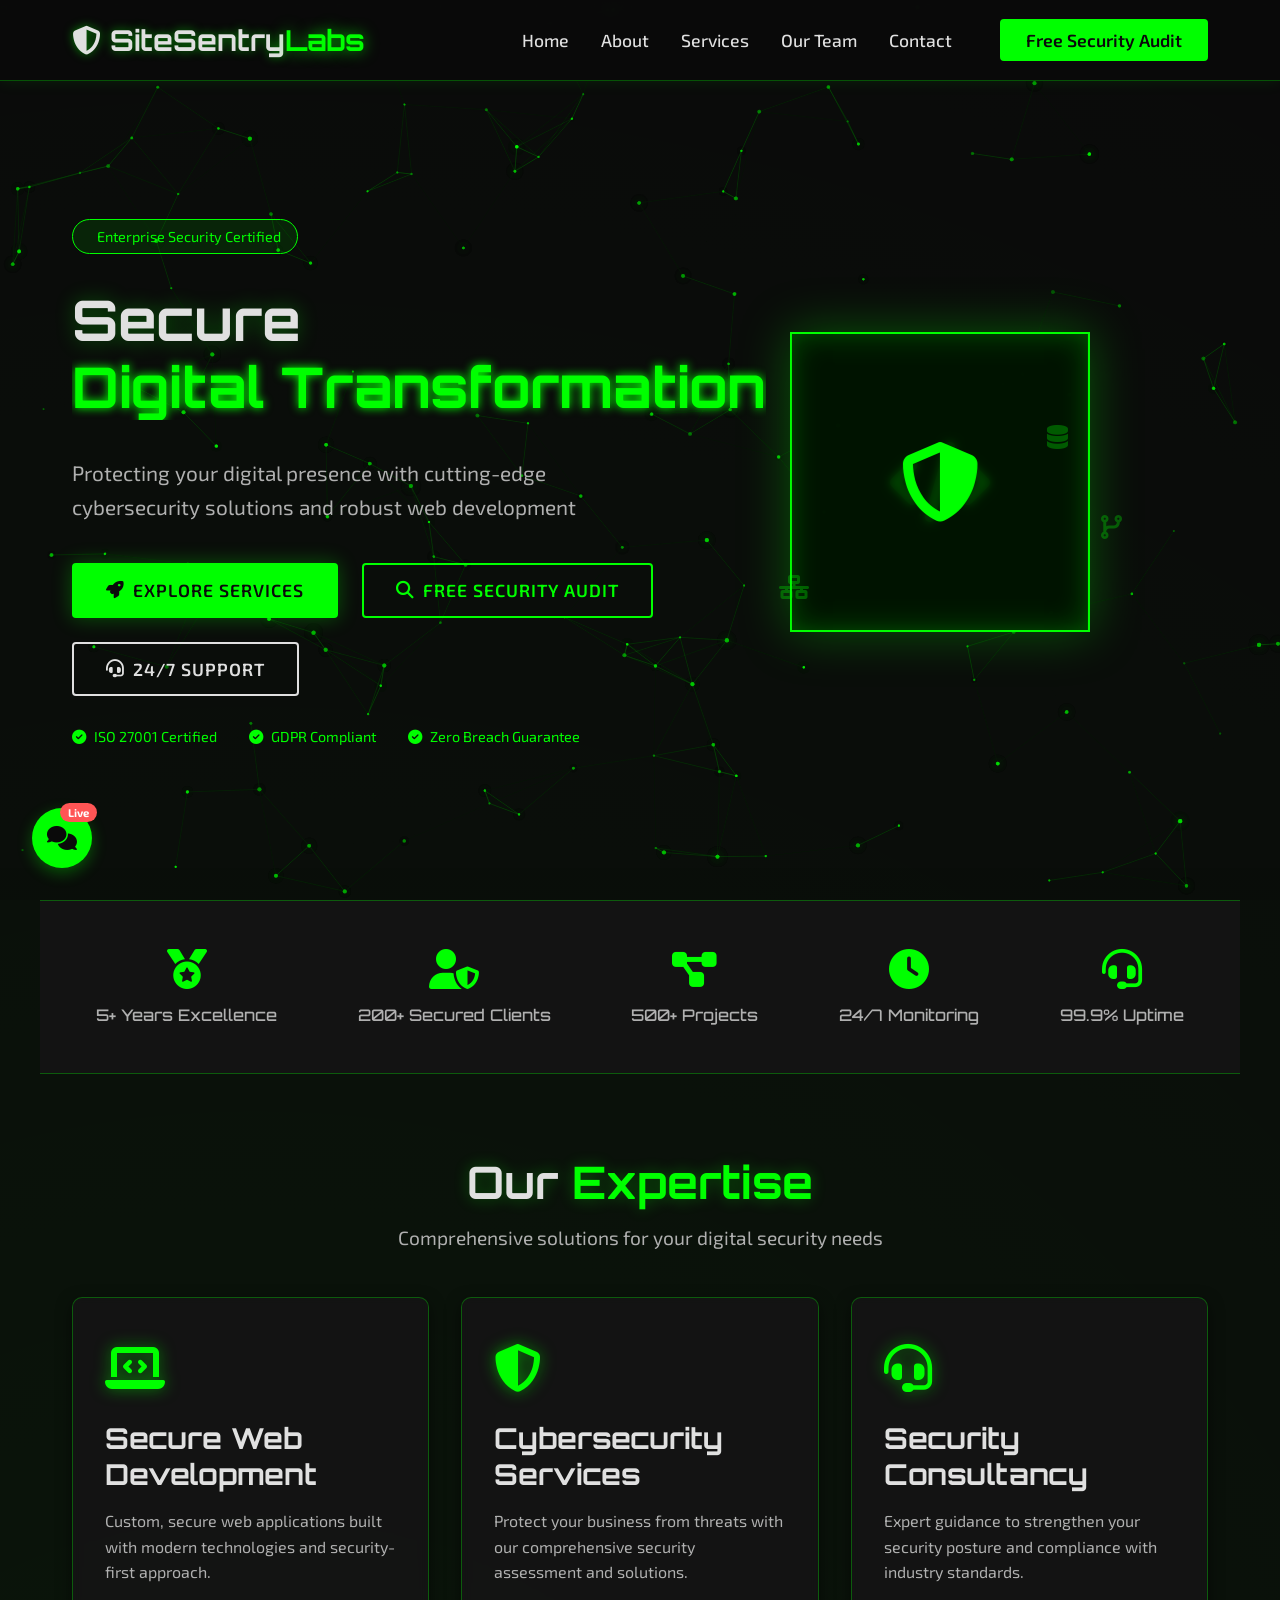
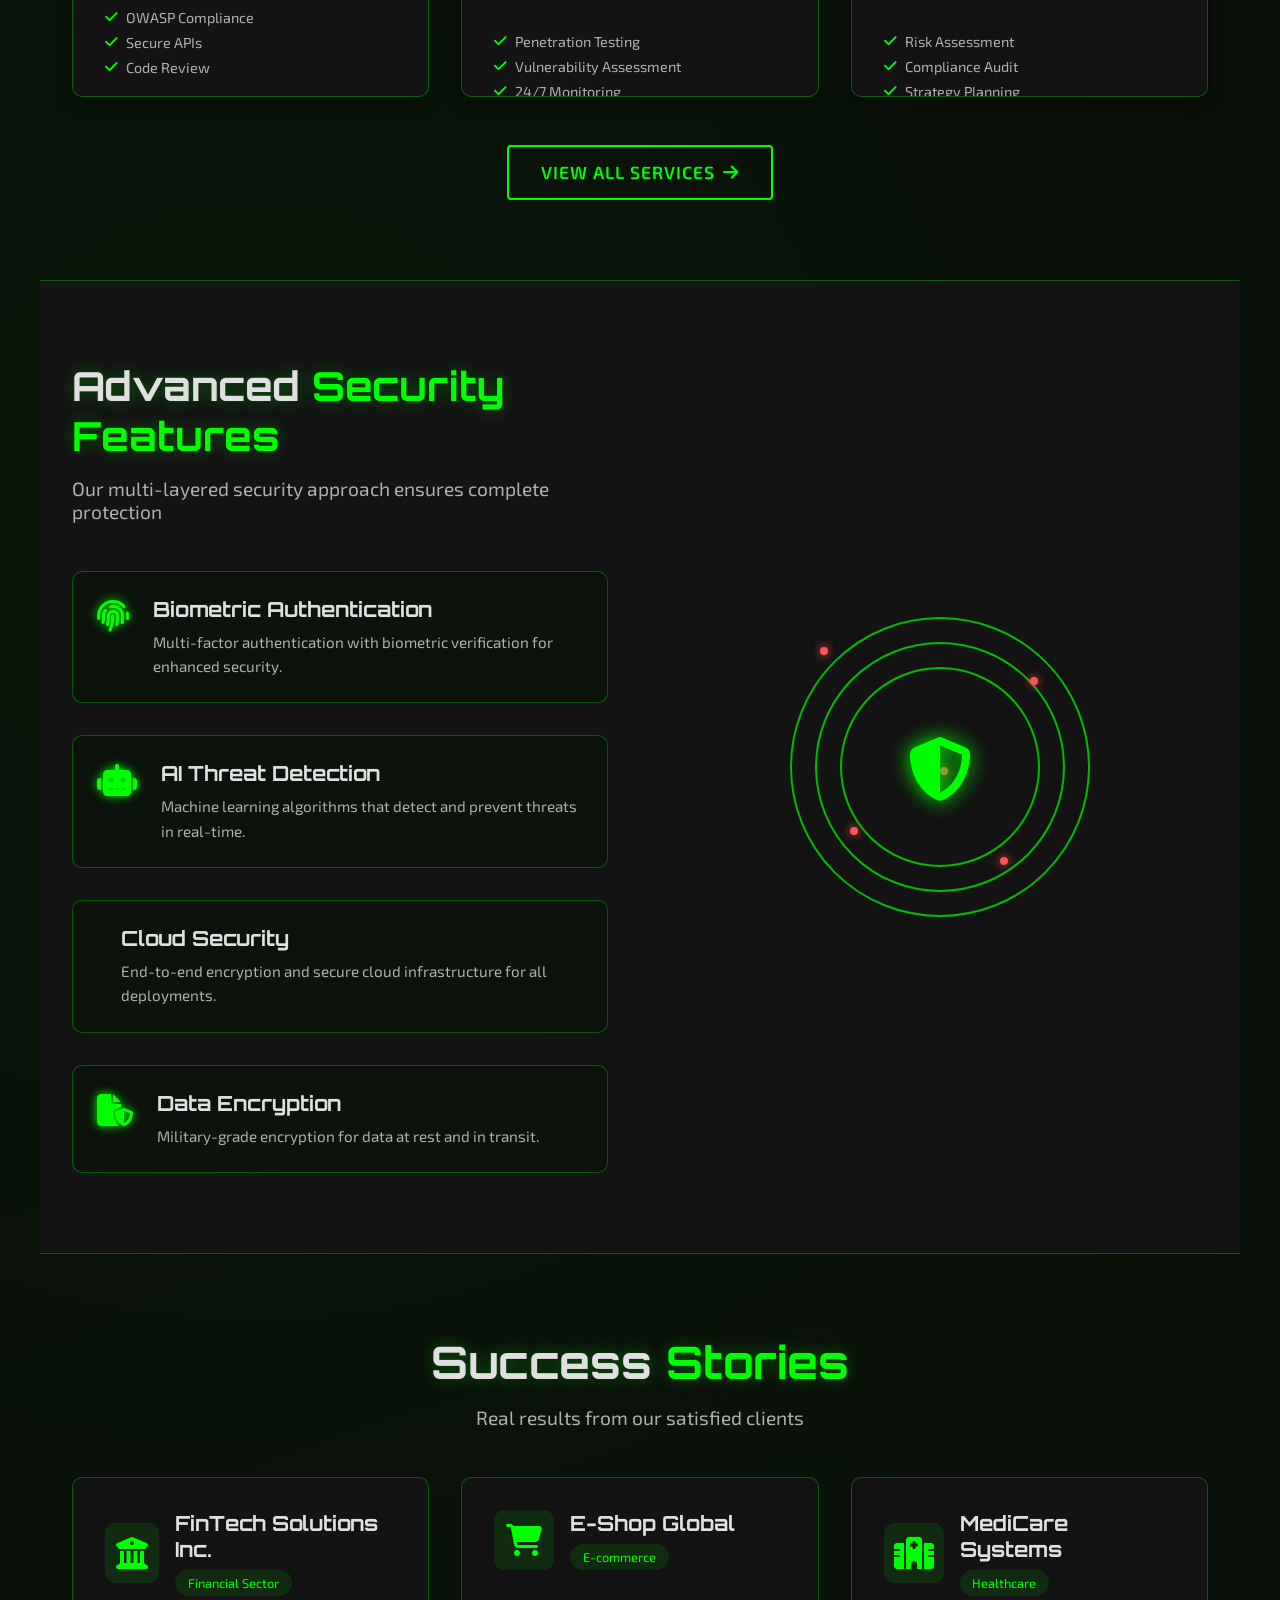
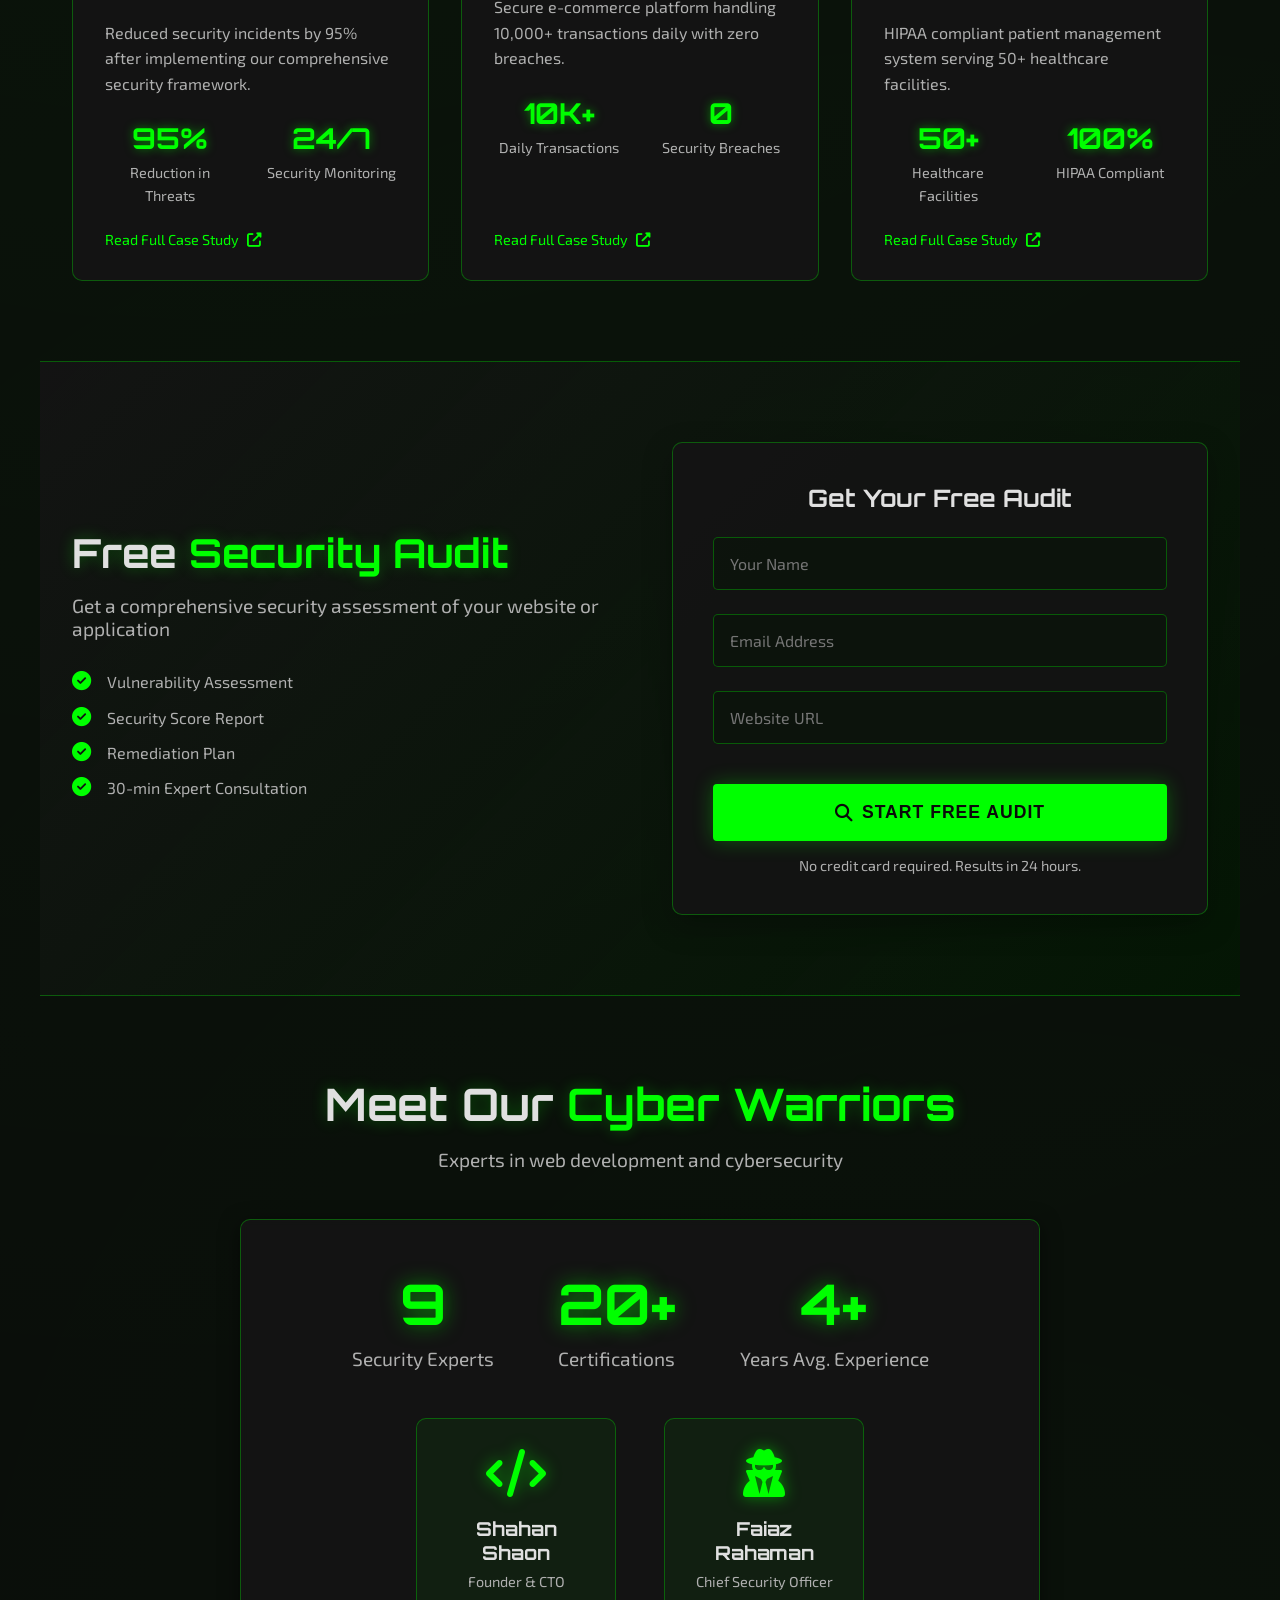
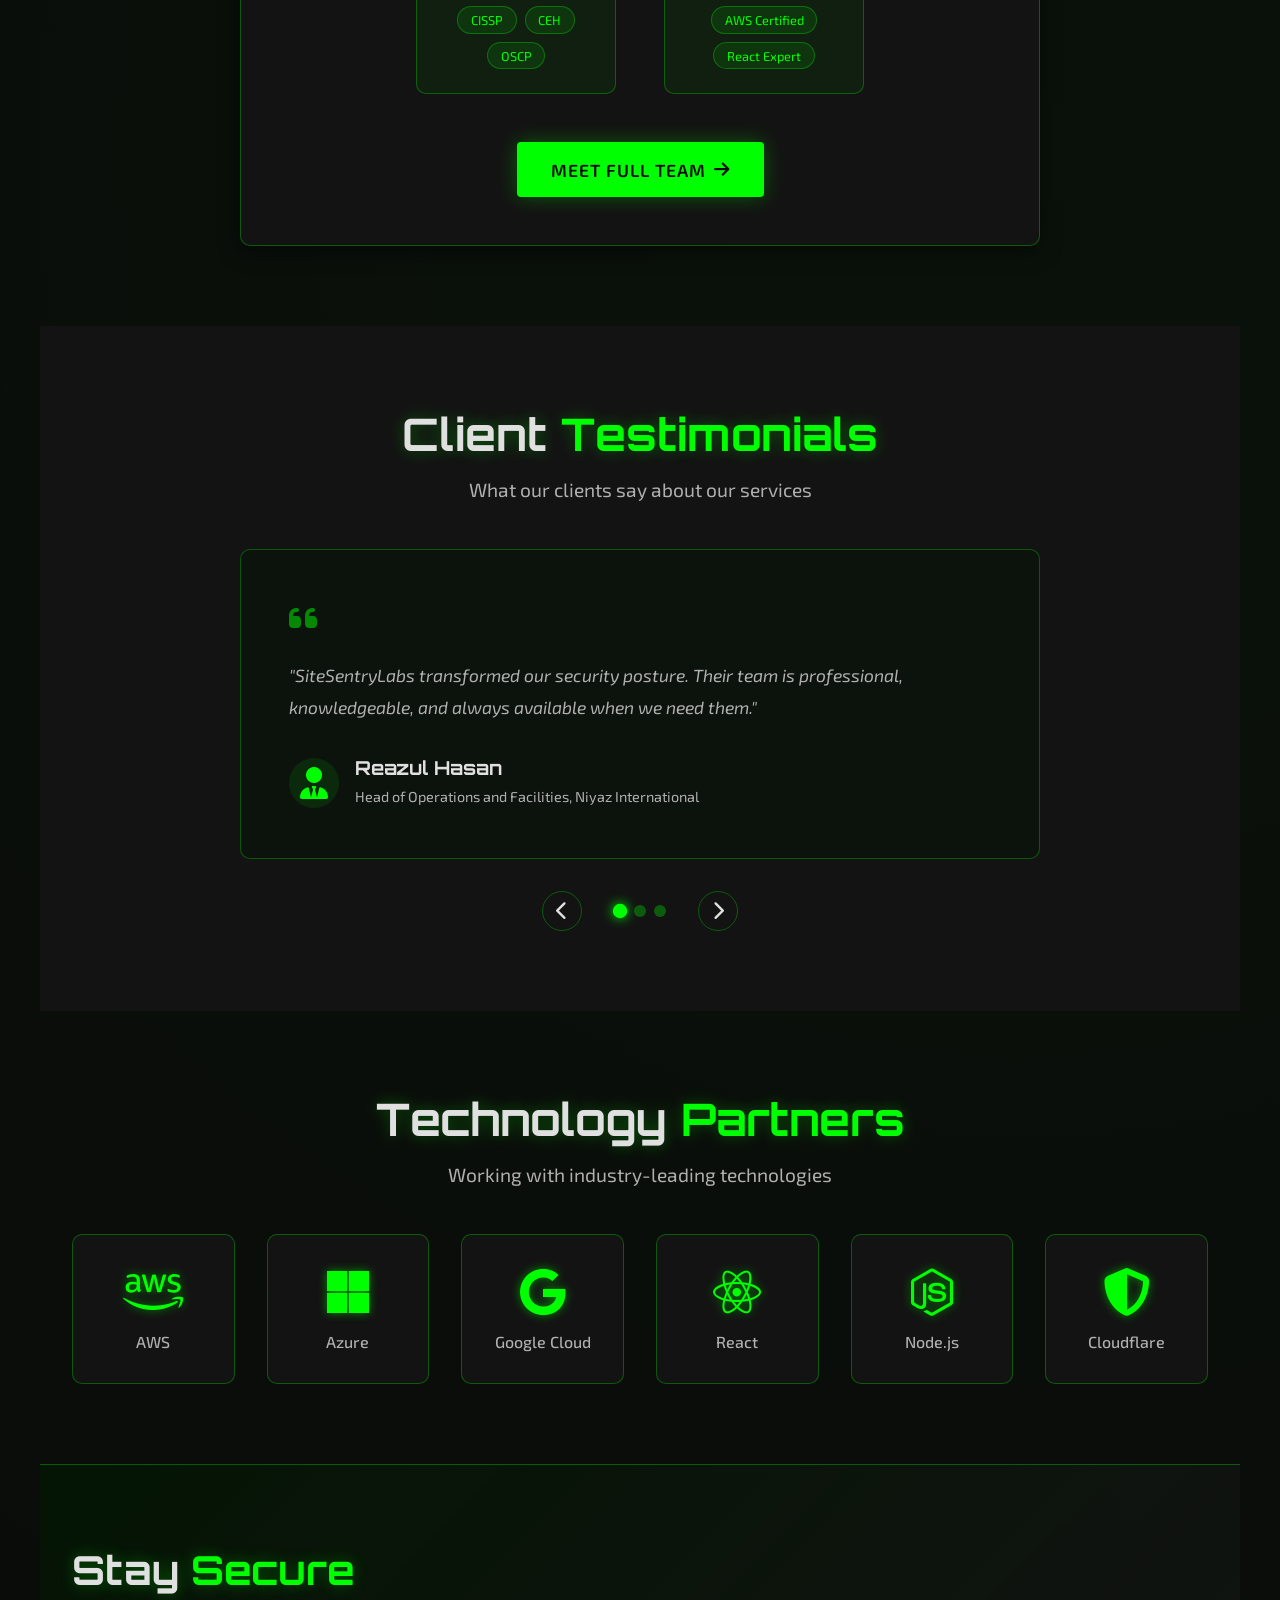
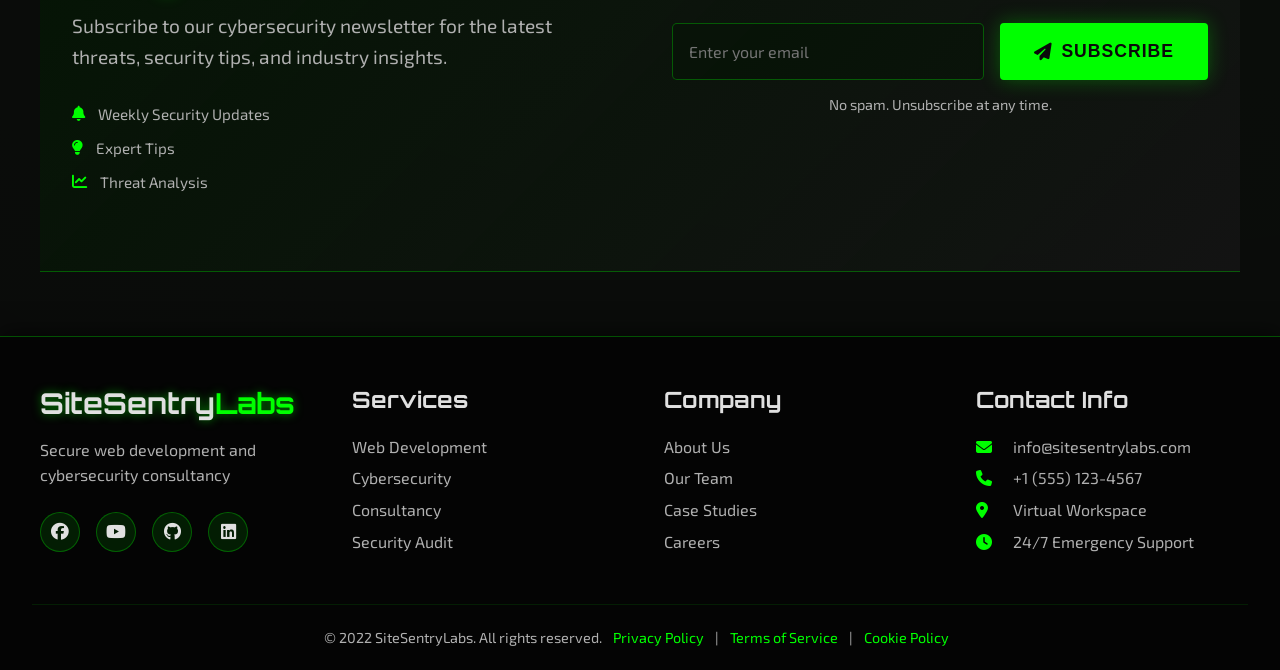
==== commit d54e4cb6: "Update index.html" ====
--- a/index.html
+++ b/index.html
@@ -415,7 +415,7 @@
                     </div>
                     <div class="member-info">
                         <h4>Shahan Shaon</h4>
-                        <p>CTO & Lead Developer</p>
+                        <p>Founder & CTO</p>
                         <div class="member-certifications">
                             <span>CISSP</span>
                             <span>CEH</span>
@@ -651,4 +651,4 @@
     <script src="js/mobile.js"></script>
     <script src="js/index-enhancements.js"></script>
 </body>
-</html>+</html>
